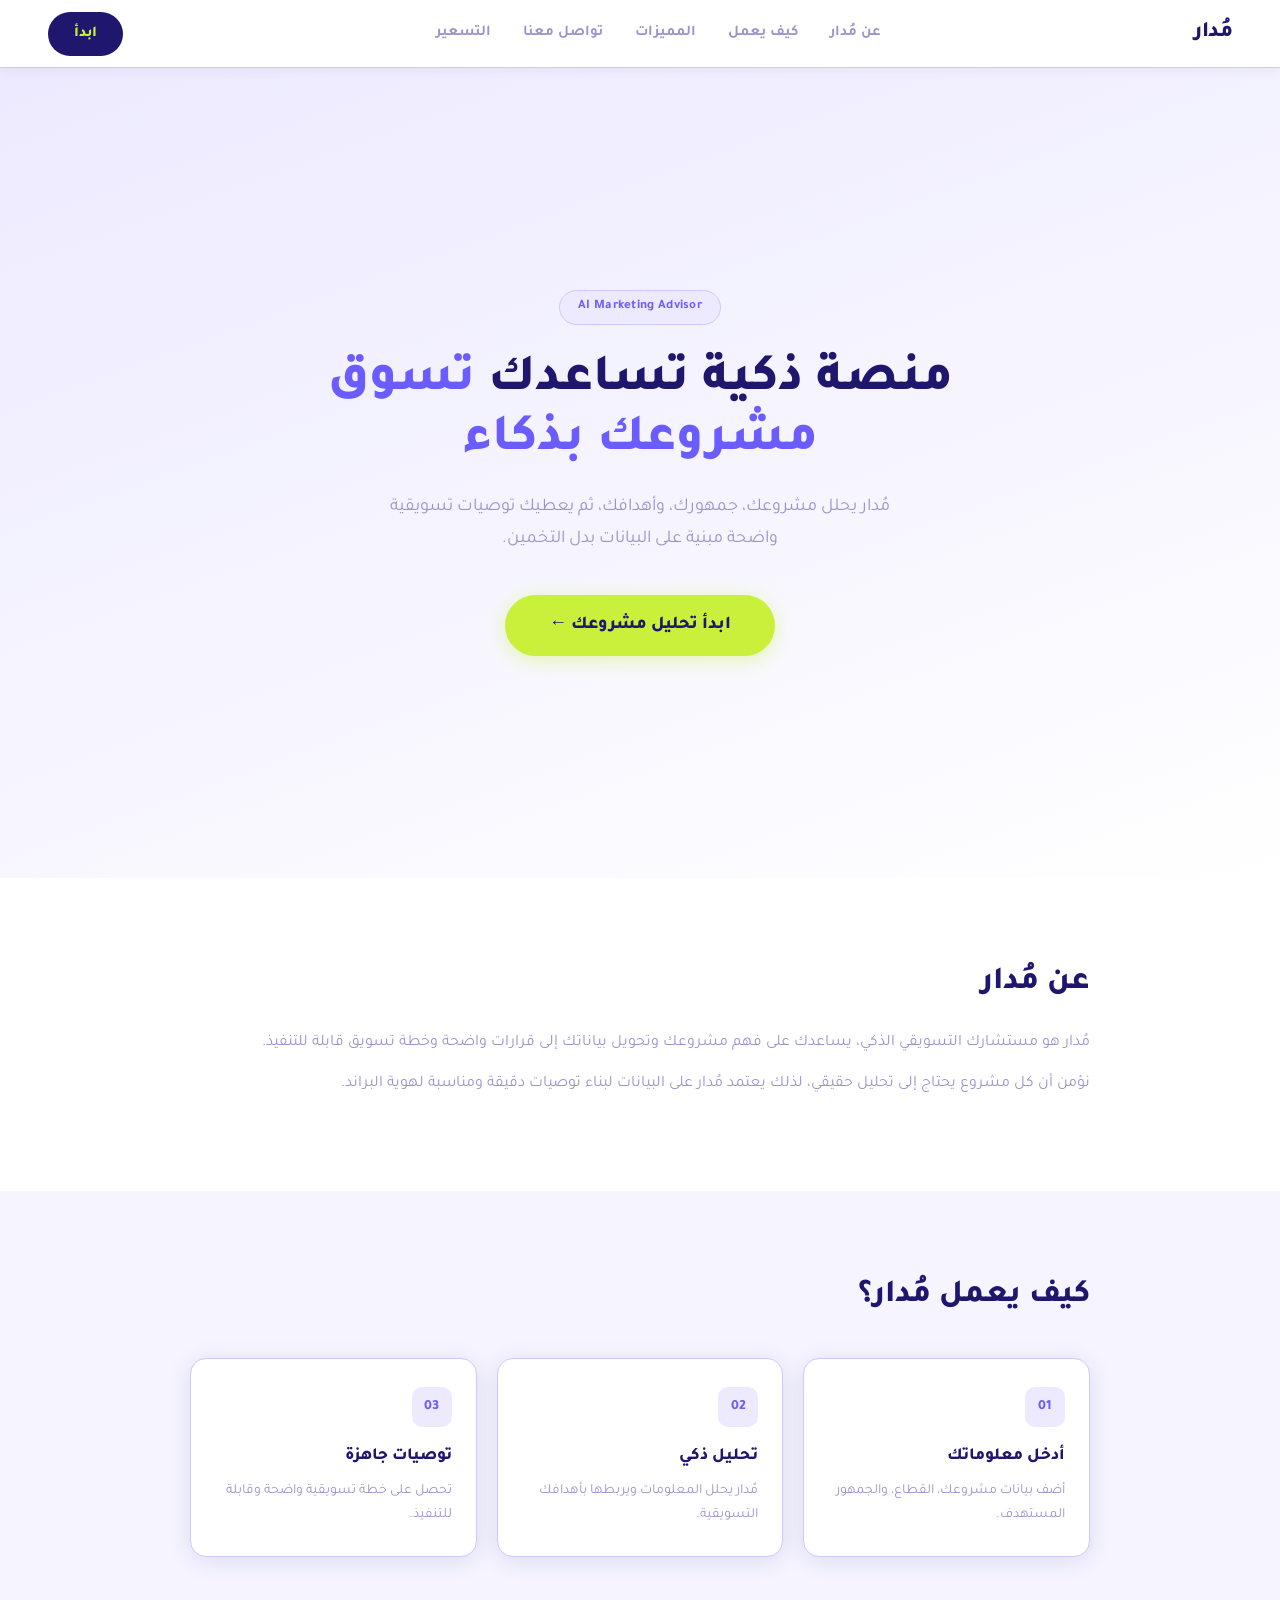
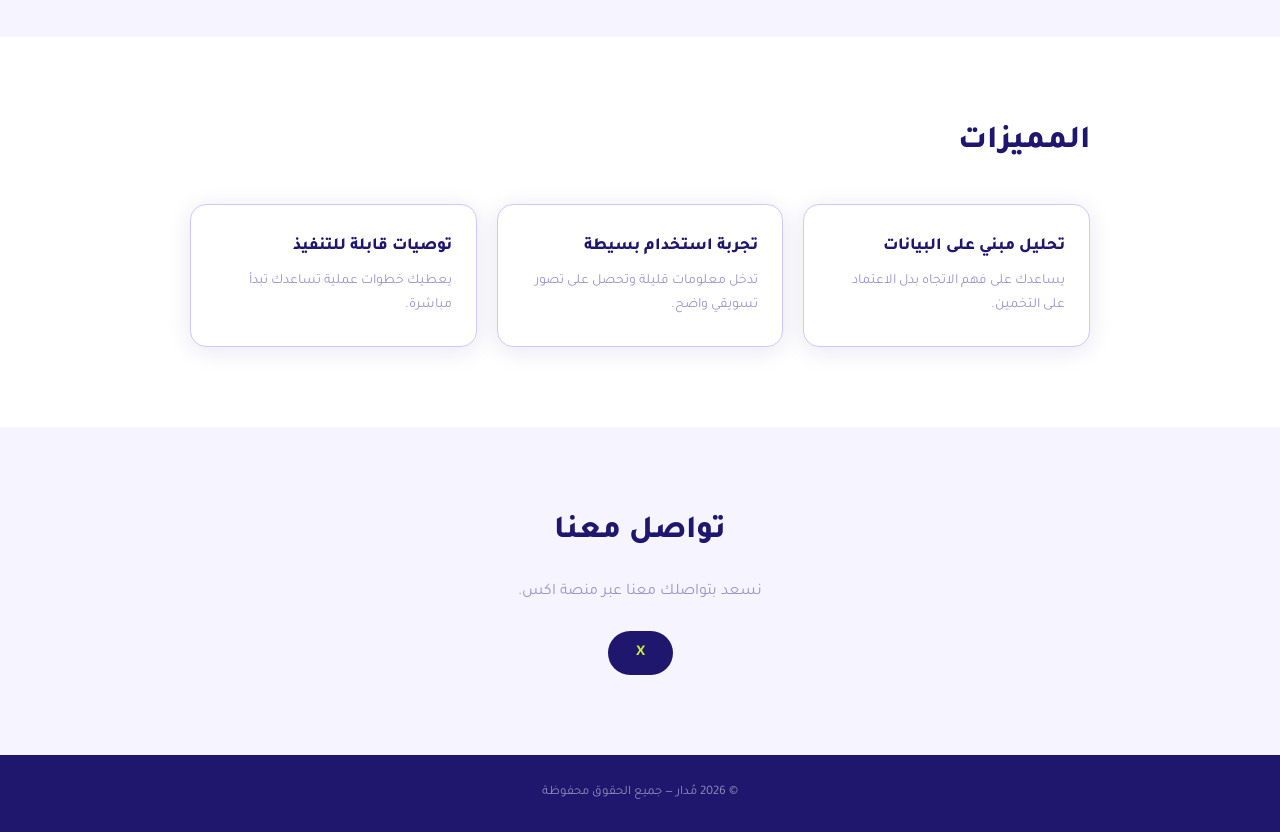
==== mudar-platform/index.html @ f912b747 "Fix pandas build error on Render + add Gemini analyzer + pricing page - Fix build failure: upgrade p" ====
<!DOCTYPE html>
<html lang="ar" dir="rtl">
<head>
  <meta charset="UTF-8">
  <title>مُدار — تسويق يُدار بالبيانات</title>
  <meta name="viewport" content="width=device-width, initial-scale=1.0">
  <link rel="stylesheet" href="style.css">
</head>

<body>

  <!-- NAVBAR -->
  <nav class="navbar">
    <h1 class="logo">مُدار</h1>

    <ul class="nav-menu">
      <li><a href="#about">عن مُدار</a></li>
      <li><a href="#how">كيف يعمل</a></li>
      <li><a href="#features">المميزات</a></li>
      <li><a href="#contact">تواصل معنا</a></li>
      <li><a href="pricing.html">التسعير</a></li>
    </ul>

    <a href="login.html" class="start-btn">ابدأ</a>
  </nav>

  <!-- HERO -->
  <section class="hero">
    <div class="hero-card">
      <span class="badge">AI Marketing Advisor</span>

      <h2>
        منصة ذكية تساعدك
        <span>تسوق مشروعك بذكاء</span>
      </h2>

      <p>
        مُدار يحلل مشروعك، جمهورك، وأهدافك، ثم يعطيك توصيات تسويقية واضحة
        مبنية على البيانات بدل التخمين.
      </p>

      <a href="login.html" class="cta">ابدأ تحليل مشروعك ←</a>
    </div>
  </section>

  <!-- ABOUT -->
  <section id="about" class="section">
    <div class="section-card">
      <h2>عن مُدار</h2>
      <p>
        مُدار هو مستشارك التسويقي الذكي، يساعدك على فهم مشروعك
        وتحويل بياناتك إلى قرارات واضحة وخطة تسويق قابلة للتنفيذ.
      </p>
      <p>
        نؤمن أن كل مشروع يحتاج إلى تحليل حقيقي، لذلك يعتمد مُدار على البيانات
        لبناء توصيات دقيقة ومناسبة لهوية البراند.
      </p>
    </div>
  </section>

  <!-- HOW -->
  <section id="how" class="section">
    <div class="section-card">
      <h2>كيف يعمل مُدار؟</h2>

      <div class="grid">
        <div class="card">
          <span class="card-number">01</span>
          <h3>أدخل معلوماتك</h3>
          <p>أضف بيانات مشروعك، القطاع، والجمهور المستهدف.</p>
        </div>

        <div class="card">
          <span class="card-number">02</span>
          <h3>تحليل ذكي</h3>
          <p>مُدار يحلل المعلومات ويربطها بأهدافك التسويقية.</p>
        </div>

        <div class="card">
          <span class="card-number">03</span>
          <h3>توصيات جاهزة</h3>
          <p>تحصل على خطة تسويقية واضحة وقابلة للتنفيذ.</p>
        </div>
      </div>
    </div>
  </section>

  <!-- FEATURES -->
  <section id="features" class="section">
    <div class="section-card">
      <h2>المميزات</h2>

      <div class="grid">
        <div class="card">
          <h3>تحليل مبني على البيانات</h3>
          <p>يساعدك على فهم الاتجاه بدل الاعتماد على التخمين.</p>
        </div>

        <div class="card">
          <h3>تجربة استخدام بسيطة</h3>
          <p>تدخل معلومات قليلة وتحصل على تصور تسويقي واضح.</p>
        </div>

        <div class="card">
          <h3>توصيات قابلة للتنفيذ</h3>
          <p>يعطيك خطوات عملية تساعدك تبدأ مباشرة.</p>
        </div>
      </div>
    </div>
  </section>

  <!-- CONTACT -->
  <section id="contact" class="section">
    <div class="section-card contact-card">
      <h2>تواصل معنا</h2>
      <p>نسعد بتواصلك معنا عبر منصة اكس.</p>

      <div class="contact-links">
        <a href="https://x.com/MudarMarketing/status/2050679453198524696?s=20" target="_blank">X</a>
      </div>
    </div>
  </section>

  <!-- FOOTER -->
  <footer class="footer">
    <p>© 2026 مُدار — جميع الحقوق محفوظة</p>
  </footer>

</body>
</html>
---- mudar-platform/style.css ----
@import url('https://fonts.googleapis.com/css2?family=Tajawal:wght@400;500;700;800&display=swap');

*, *::before, *::after { box-sizing: border-box; margin: 0; padding: 0; }

:root {
  --bg: #FFFFFF;
  --bg2: #F5F4FF;
  --bg3: #EDEAFF;
  --t1: #1F176E;
  --t2: #6B5CFF;
  --t3: #9B94CC;
  --b1: #CFC8FF;
  --green: #C9F03A;
  --font: 'Tajawal', sans-serif;
  --r: 14px;
  --shadow: 0 4px 24px rgba(31,23,110,0.10);
}

html { scroll-behavior: smooth; }

body {
  font-family: var(--font);
  background: var(--bg);
  color: var(--t1);
  direction: rtl;
  min-height: 100vh;
  line-height: 1.6;
}

/* ── NAVBAR ── */
.navbar {
  background: var(--bg);
  border-bottom: 1px solid var(--b1);
  padding: 0 48px;
  height: 68px;
  display: flex;
  align-items: center;
  justify-content: space-between;
  position: sticky;
  top: 0;
  z-index: 100;
  box-shadow: 0 2px 12px rgba(31,23,110,0.06);
}

.logo {
  font-size: 22px;
  font-weight: 800;
  color: var(--t1);
  letter-spacing: -0.5px;
}

.nav-menu {
  display: flex;
  list-style: none;
  gap: 32px;
}

.nav-menu a {
  text-decoration: none;
  font-size: 15px;
  font-weight: 600;
  color: var(--t3);
  transition: color .2s;
}

.nav-menu a:hover { color: var(--t1); }

.start-btn {
  background: var(--t1);
  color: var(--green);
  text-decoration: none;
  padding: 10px 26px;
  border-radius: 50px;
  font-size: 15px;
  font-weight: 800;
  transition: opacity .2s, transform .2s;
}

.start-btn:hover { opacity: .88; transform: translateY(-1px); }

/* ── HERO ── */
.hero {
  background: linear-gradient(160deg, #EDEAFF 0%, #F5F4FF 50%, #FFFFFF 100%);
  min-height: 90vh;
  display: flex;
  align-items: center;
  justify-content: center;
  padding: 80px 24px;
}

.hero-card {
  max-width: 680px;
  text-align: center;
}

.badge {
  display: inline-block;
  background: var(--bg3);
  color: var(--t2);
  border: 1px solid var(--b1);
  border-radius: 50px;
  padding: 6px 18px;
  font-size: 13px;
  font-weight: 700;
  margin-bottom: 28px;
  letter-spacing: .3px;
}

.hero-card h2 {
  font-size: 52px;
  font-weight: 800;
  color: var(--t1);
  line-height: 1.15;
  margin-bottom: 20px;
}

.hero-card h2 span {
  color: var(--t2);
}

.hero-card p {
  font-size: 18px;
  color: var(--t3);
  line-height: 1.75;
  margin-bottom: 40px;
  max-width: 520px;
  margin-left: auto;
  margin-right: auto;
}

.cta {
  display: inline-block;
  background: var(--green);
  color: var(--t1);
  text-decoration: none;
  padding: 16px 44px;
  border-radius: 50px;
  font-size: 18px;
  font-weight: 800;
  transition: all .2s;
  box-shadow: 0 4px 20px rgba(201,240,58,0.4);
}

.cta:hover {
  transform: translateY(-2px);
  box-shadow: 0 8px 32px rgba(201,240,58,0.5);
}

/* ── SECTIONS ── */
.section {
  padding: 80px 24px;
}

.section:nth-child(even) { background: var(--bg2); }

.section-card {
  max-width: 900px;
  margin: 0 auto;
}

.section-card h2 {
  font-size: 32px;
  font-weight: 800;
  color: var(--t1);
  margin-bottom: 20px;
}

.section-card p {
  font-size: 16px;
  color: var(--t3);
  line-height: 1.8;
  margin-bottom: 12px;
}

/* ── GRID & CARDS ── */
.grid {
  display: grid;
  grid-template-columns: repeat(3, 1fr);
  gap: 20px;
  margin-top: 36px;
}

.card {
  background: var(--bg);
  border: 1px solid var(--b1);
  border-radius: 16px;
  padding: 28px 24px;
  box-shadow: var(--shadow);
  transition: transform .2s, box-shadow .2s;
  position: relative;
}

.card:hover {
  transform: translateY(-4px);
  box-shadow: 0 12px 40px rgba(31,23,110,0.12);
}

.card-number {
  display: inline-block;
  background: var(--bg3);
  color: var(--t2);
  width: 40px;
  height: 40px;
  border-radius: 10px;
  font-size: 14px;
  font-weight: 800;
  display: flex;
  align-items: center;
  justify-content: center;
  margin-bottom: 16px;
}

.card h3 {
  font-size: 17px;
  font-weight: 800;
  color: var(--t1);
  margin-bottom: 10px;
}

.card p {
  font-size: 14px;
  color: var(--t3);
  line-height: 1.7;
  margin: 0;
}

/* ── CONTACT ── */
.contact-card { text-align: center; }

.contact-links {
  display: flex;
  gap: 16px;
  justify-content: center;
  margin-top: 24px;
}

.contact-links a {
  background: var(--t1);
  color: var(--green);
  text-decoration: none;
  padding: 10px 28px;
  border-radius: 50px;
  font-size: 15px;
  font-weight: 700;
  transition: opacity .2s;
}

.contact-links a:hover { opacity: .85; }

/* ── FOOTER ── */
.footer {
  background: var(--t1);
  color: rgba(255,255,255,.5);
  text-align: center;
  padding: 28px 24px;
  font-size: 13px;
}

/* ── RESPONSIVE ── */
@media (max-width: 768px) {
  .navbar { padding: 0 20px; }
  .nav-menu { display: none; }
  .hero { padding: 60px 20px; min-height: auto; }
  .hero-card h2 { font-size: 34px; }
  .hero-card p { font-size: 16px; }
  .grid { grid-template-columns: 1fr; }
  .section { padding: 56px 20px; }
  .section-card h2 { font-size: 24px; }
}
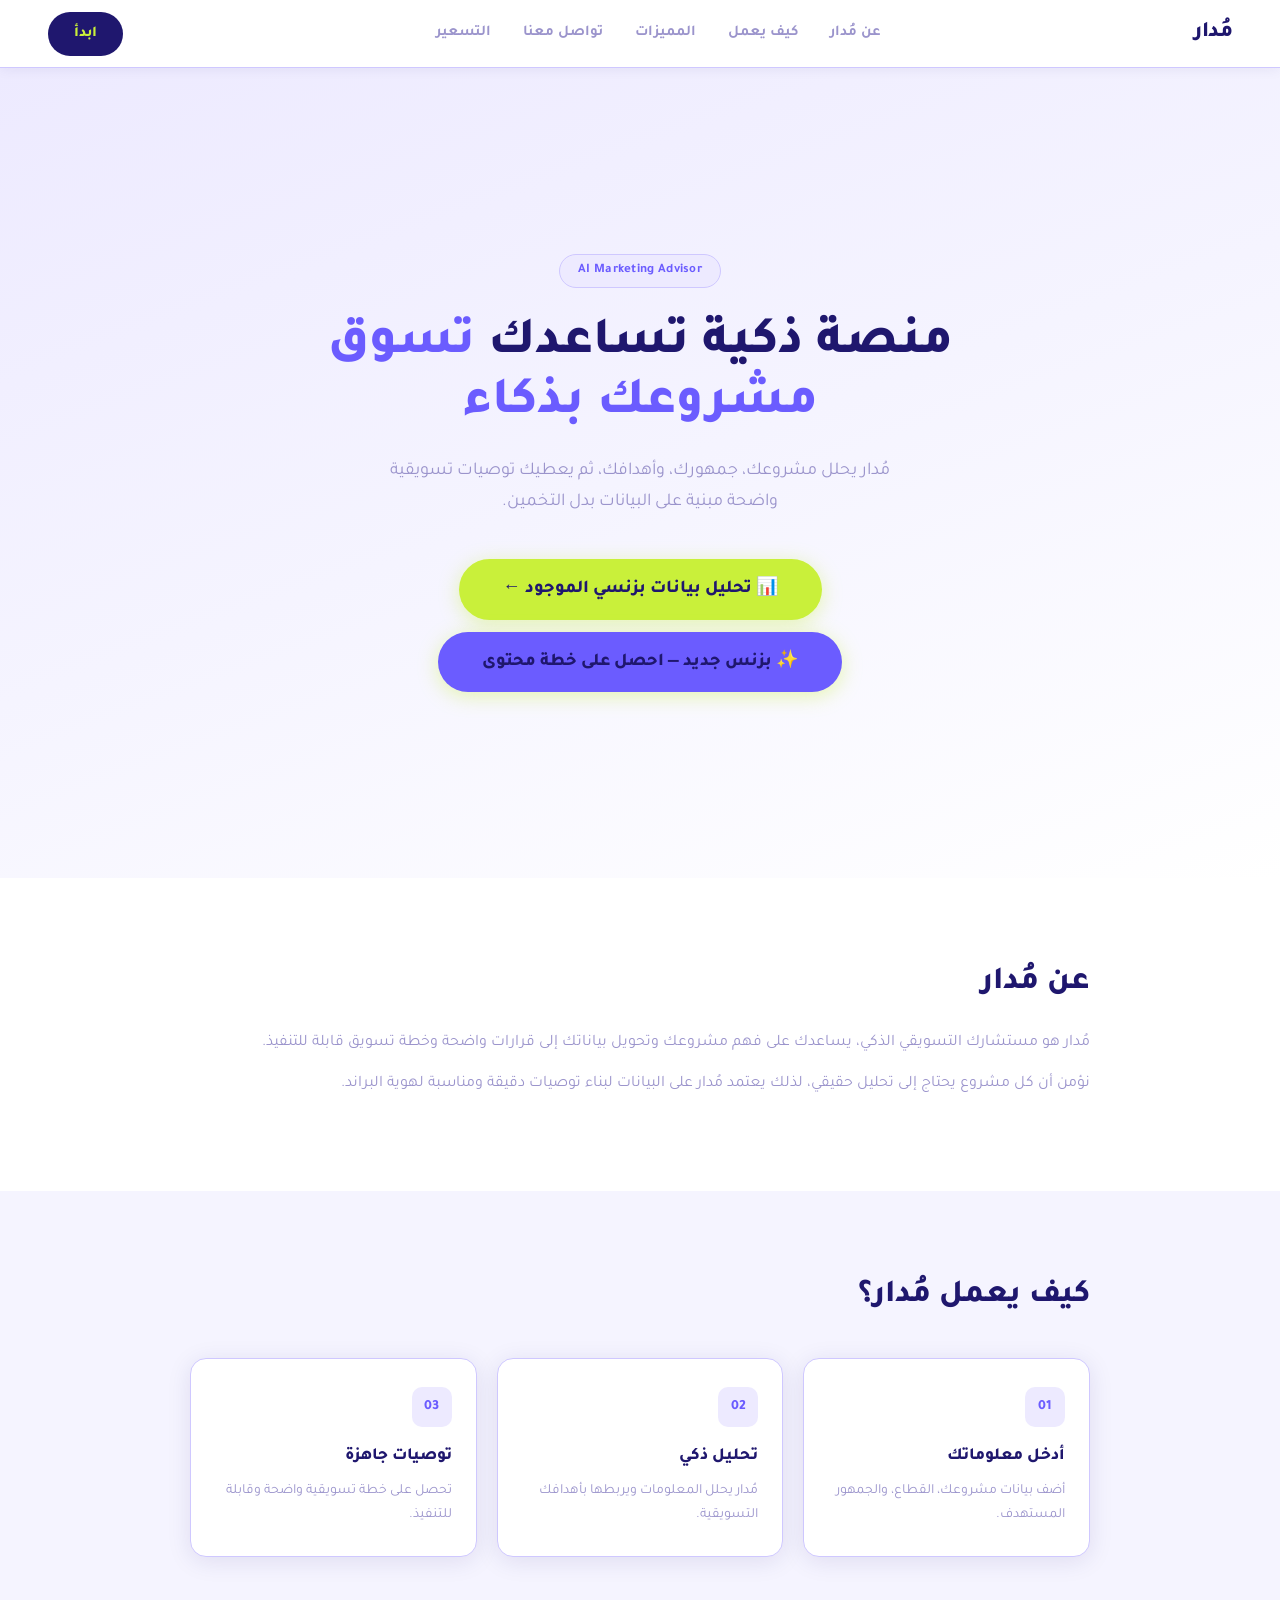
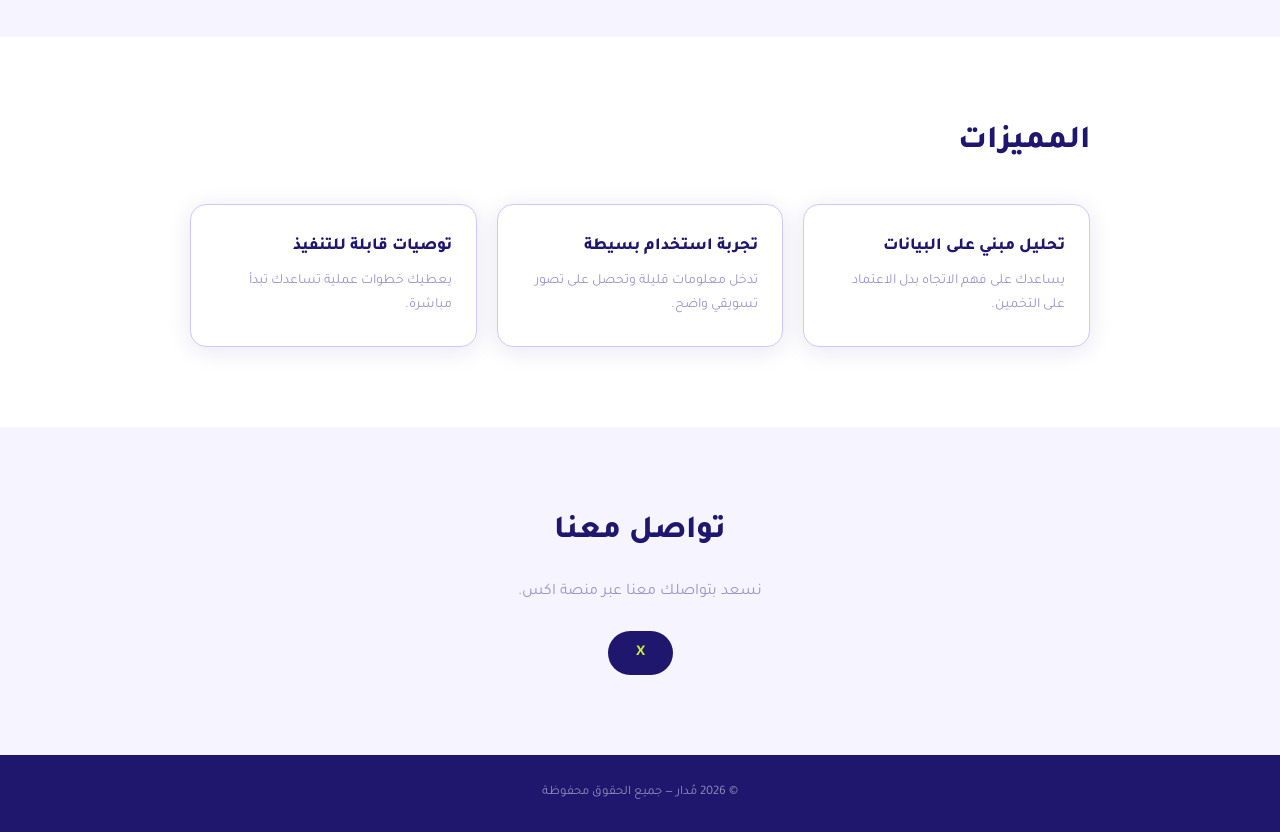
==== commit 648bbf2a: "fix: surface new-business path from landing page + fix step0 visibility - index.html: add dual CTA (" ====
--- a/mudar-platform/index.html
+++ b/mudar-platform/index.html
@@ -39,7 +39,10 @@
         مبنية على البيانات بدل التخمين.
       </p>
 
-      <a href="login.html" class="cta">ابدأ تحليل مشروعك ←</a>
+      <div style="display:flex;gap:12px;flex-wrap:wrap;justify-content:center;margin-top:28px">
+        <a href="login.html?type=existing" class="cta">📊 تحليل بيانات بزنسي الموجود ←</a>
+        <a href="login.html?type=new" class="cta" style="background:#6B5CFF;border-color:#6B5CFF">✨ بزنس جديد — احصل على خطة محتوى</a>
+      </div>
     </div>
   </section>
 
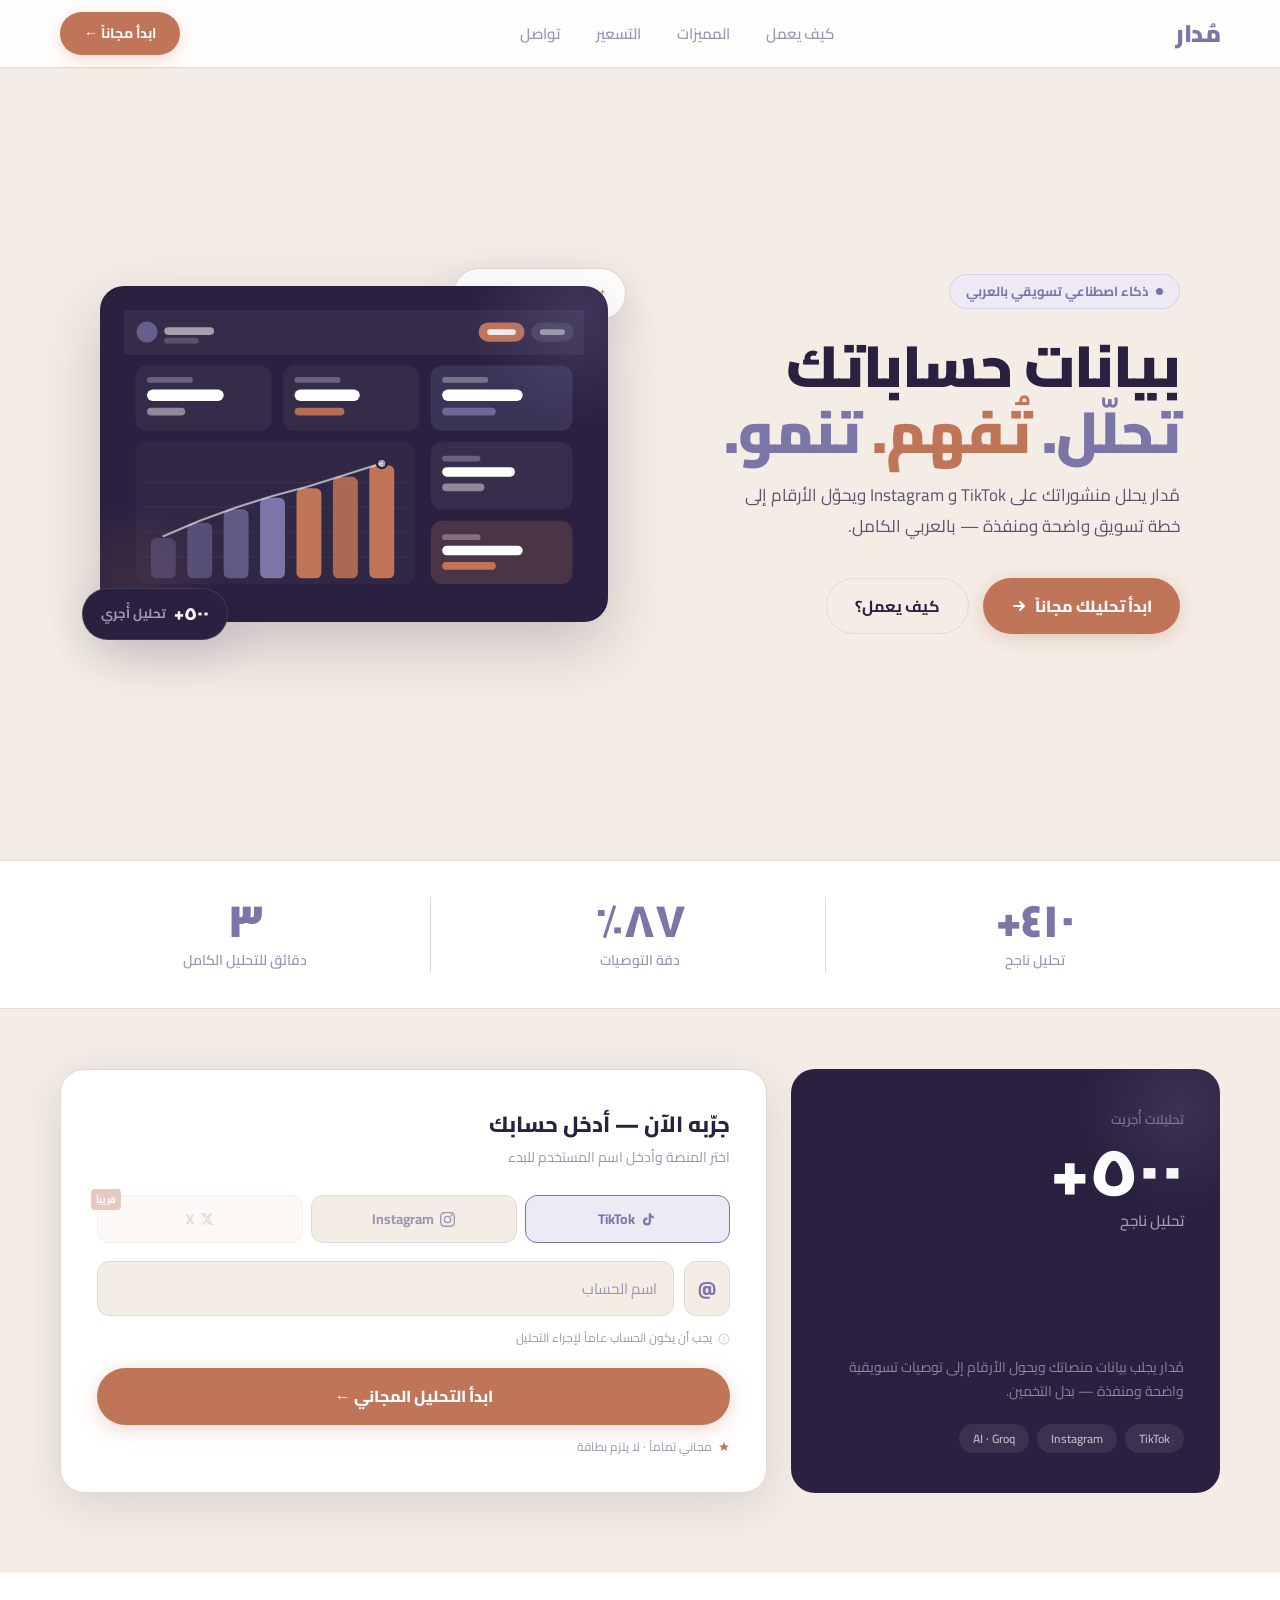
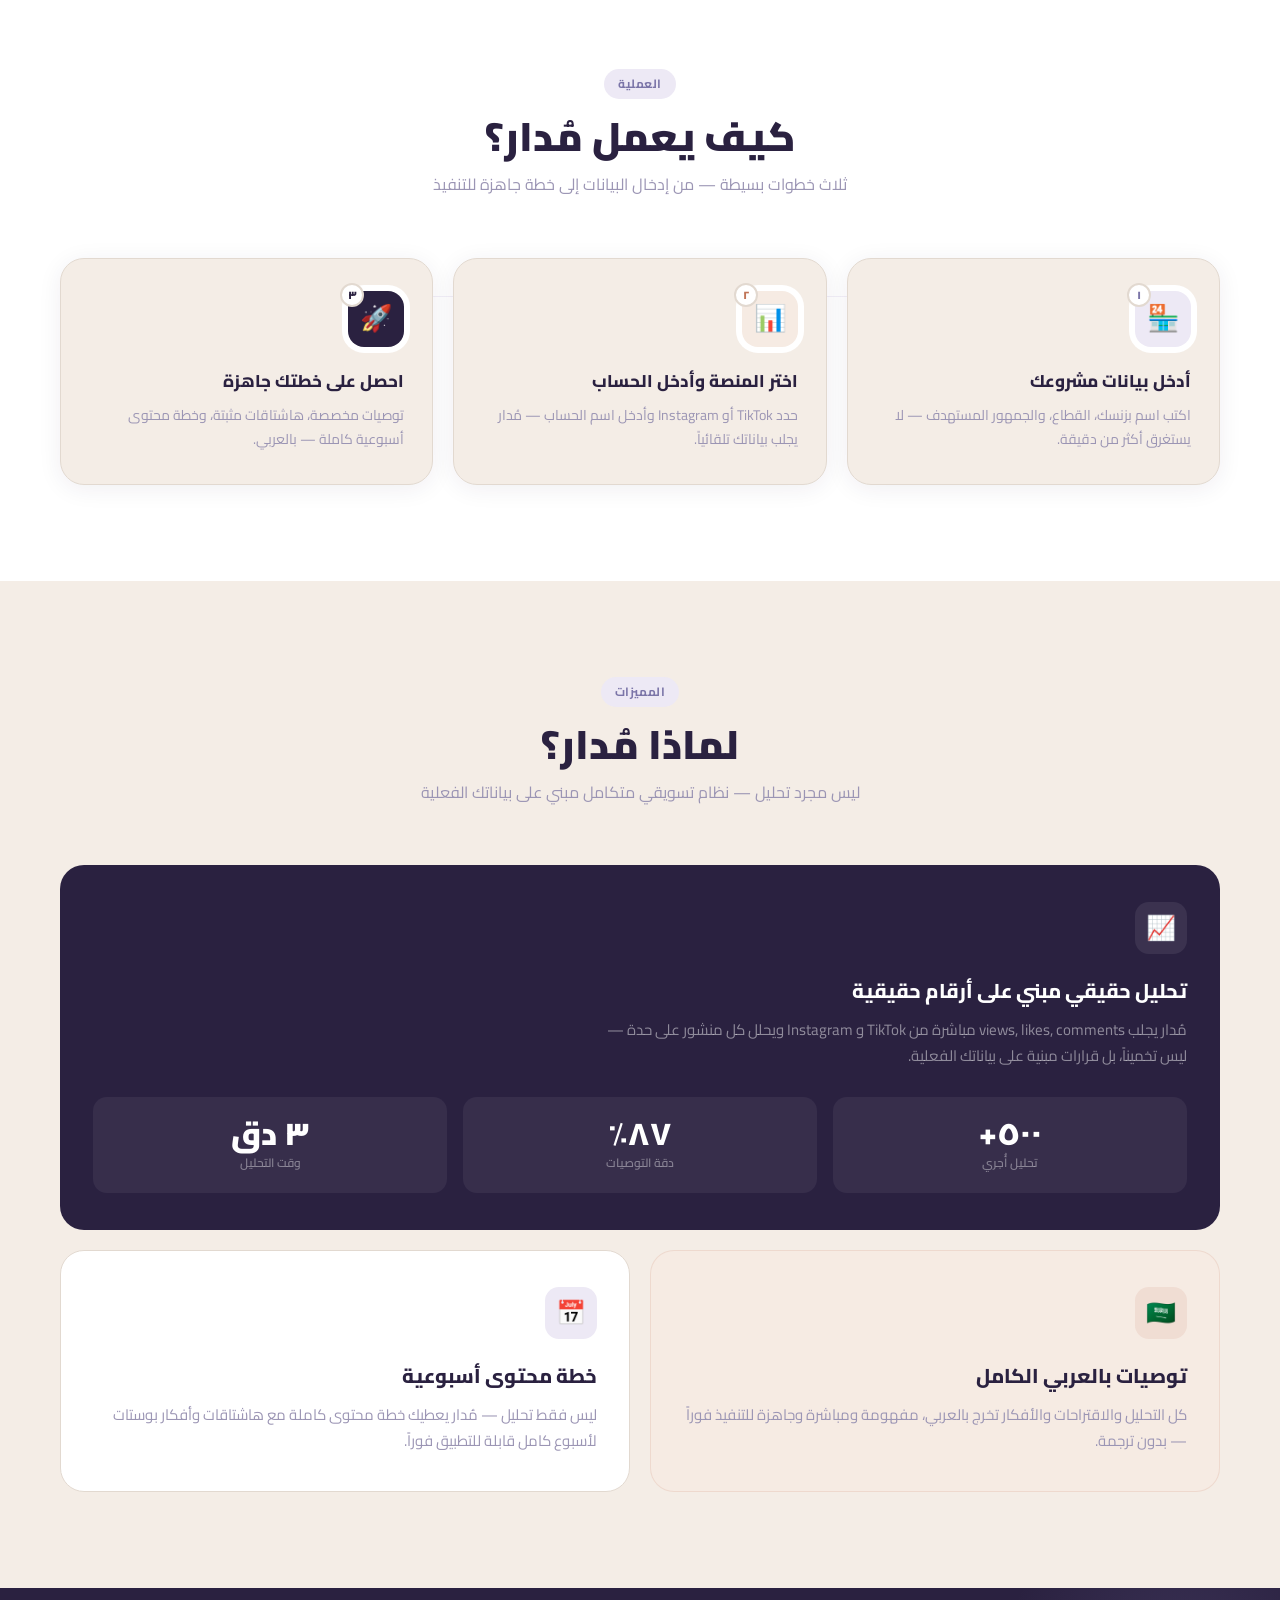
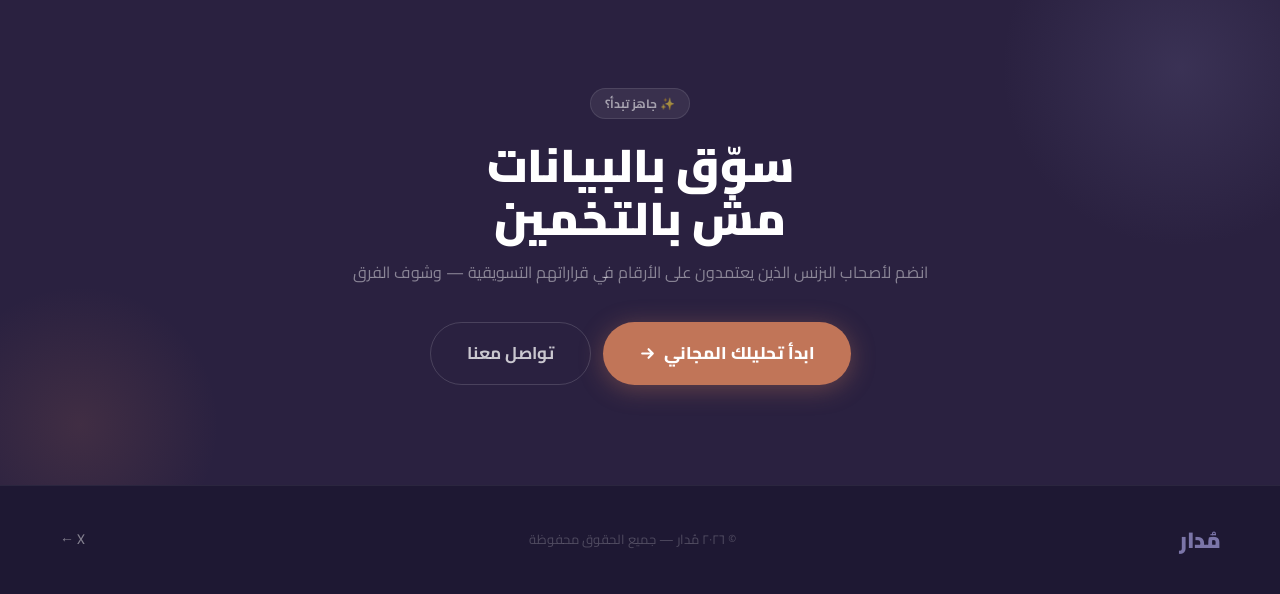
==== commit f3ca62b6: "chore: include remaining frontend and config file updates Co-Authored-By: Claude Sonnet 4.6 <noreply" ====
--- a/mudar-platform/index.html
+++ b/mudar-platform/index.html
@@ -4,130 +4,448 @@
   <meta charset="UTF-8">
   <title>مُدار — تسويق يُدار بالبيانات</title>
   <meta name="viewport" content="width=device-width, initial-scale=1.0">
+  <link rel="preconnect" href="https://fonts.googleapis.com">
+  <link rel="preconnect" href="https://fonts.gstatic.com" crossorigin>
   <link rel="stylesheet" href="style.css">
 </head>
-
 <body>
 
-  <!-- NAVBAR -->
-  <nav class="navbar">
-    <h1 class="logo">مُدار</h1>
-
-    <ul class="nav-menu">
-      <li><a href="#about">عن مُدار</a></li>
-      <li><a href="#how">كيف يعمل</a></li>
-      <li><a href="#features">المميزات</a></li>
-      <li><a href="#contact">تواصل معنا</a></li>
-      <li><a href="pricing.html">التسعير</a></li>
-    </ul>
-
-    <a href="login.html" class="start-btn">ابدأ</a>
-  </nav>
-
-  <!-- HERO -->
-  <section class="hero">
-    <div class="hero-card">
-      <span class="badge">AI Marketing Advisor</span>
-
-      <h2>
-        منصة ذكية تساعدك
-        <span>تسوق مشروعك بذكاء</span>
-      </h2>
-
-      <p>
-        مُدار يحلل مشروعك، جمهورك، وأهدافك، ثم يعطيك توصيات تسويقية واضحة
-        مبنية على البيانات بدل التخمين.
+<!-- ════════════════ NAV ════════════════ -->
+<nav class="navbar">
+  <a href="#" class="logo">مُدار</a>
+  <ul class="nav-menu">
+    <li><a href="#how">كيف يعمل</a></li>
+    <li><a href="#features">المميزات</a></li>
+    <li><a href="pricing.html">التسعير</a></li>
+    <li><a href="#cta">تواصل</a></li>
+  </ul>
+  <a href="login.html" class="start-btn">ابدأ مجاناً ←</a>
+</nav>
+
+<!-- ════════════════ HERO ════════════════ -->
+<section class="hero">
+
+  <!-- Text side -->
+  <div class="fade-in">
+    <div class="hero-badge">
+      <span class="badge-dot"></span>
+      ذكاء اصطناعي تسويقي بالعربي
+    </div>
+
+    <h1>
+      بيانات حساباتك<br>
+      <span class="hi">تحلّل.</span>
+      <span class="ht">تُفهم.</span>
+      <span class="hi">تنمو.</span>
+    </h1>
+
+    <p class="hero-sub">
+      مُدار يحلل منشوراتك على TikTok و Instagram ويحوّل الأرقام إلى خطة تسويق واضحة ومنفذة — بالعربي الكامل.
+    </p>
+
+    <div class="hero-ctas">
+      <a href="login.html" class="btn-terra">
+        ابدأ تحليلك مجاناً
+        <svg width="16" height="16" viewBox="0 0 16 16" fill="none">
+          <path d="M3 8H13M13 8L9 4M13 8L9 12" stroke="currentColor" stroke-width="2" stroke-linecap="round"/>
+        </svg>
+      </a>
+      <a href="#how" class="btn-ghost">كيف يعمل؟</a>
+    </div>
+  </div>
+
+  <!-- Dashboard visual -->
+  <div class="hero-visual fade-in-2">
+
+    <!-- Top floating pill -->
+    <div class="float-pill top">
+      <span class="fp-num">↑ ٣٤٪</span>
+      <span style="color:var(--muted)">معدل التفاعل</span>
+    </div>
+
+    <!-- Dashboard card -->
+    <div class="hero-dash">
+      <svg viewBox="0 0 480 300" fill="none" xmlns="http://www.w3.org/2000/svg" style="width:100%;height:auto;display:block">
+
+        <!-- Top bar -->
+        <rect x="0" y="0" width="480" height="46" rx="0" fill="rgba(255,255,255,.05)"/>
+        <circle cx="24" cy="23" r="11" fill="#7B75A8" opacity=".7"/>
+        <rect x="42" y="18" width="52" height="8" rx="4" fill="rgba(255,255,255,.55)"/>
+        <rect x="42" y="29" width="36" height="6" rx="3" fill="rgba(255,255,255,.18)"/>
+        <!-- Platform badges -->
+        <rect x="370" y="13" width="48" height="20" rx="10" fill="#C17558"/>
+        <rect x="425" y="13" width="44" height="20" rx="10" fill="rgba(255,255,255,.1)"/>
+        <rect x="379" y="20" width="30" height="6" rx="3" fill="rgba(255,255,255,.9)"/>
+        <rect x="434" y="20" width="26" height="6" rx="3" fill="rgba(255,255,255,.5)"/>
+
+        <!-- Divider -->
+        <line x1="0" y1="46" x2="480" y2="46" stroke="rgba(255,255,255,.06)" stroke-width="1"/>
+
+        <!-- Metric cards row -->
+        <!-- Card 1: Views -->
+        <rect x="12" y="58" width="142" height="68" rx="12" fill="rgba(255,255,255,.05)"/>
+        <rect x="24" y="70" width="48" height="6" rx="3" fill="rgba(255,255,255,.25)"/>
+        <rect x="24" y="83" width="80" height="12" rx="6" fill="white"/>
+        <rect x="24" y="102" width="40" height="8" rx="4" fill="rgba(255,255,255,.55)" opacity=".8"/>
+
+        <!-- Card 2: Engagement -->
+        <rect x="166" y="58" width="142" height="68" rx="12" fill="rgba(255,255,255,.05)"/>
+        <rect x="178" y="70" width="48" height="6" rx="3" fill="rgba(255,255,255,.25)"/>
+        <rect x="178" y="83" width="68" height="12" rx="6" fill="white"/>
+        <rect x="178" y="102" width="52" height="8" rx="4" fill="#C17558" opacity=".9"/>
+
+        <!-- Card 3: Revenue (purple tint) -->
+        <rect x="320" y="58" width="148" height="68" rx="12" fill="rgba(123,117,168,.22)"/>
+        <rect x="332" y="70" width="48" height="6" rx="3" fill="rgba(255,255,255,.3)"/>
+        <rect x="332" y="83" width="84" height="12" rx="6" fill="white"/>
+        <rect x="332" y="102" width="56" height="8" rx="4" fill="#7B75A8" opacity=".8"/>
+
+        <!-- Chart area -->
+        <rect x="12" y="138" width="292" height="148" rx="12" fill="rgba(255,255,255,.03)"/>
+
+        <!-- Subtle grid lines -->
+        <line x1="20" y1="258" x2="296" y2="258" stroke="rgba(255,255,255,.05)" stroke-width="1"/>
+        <line x1="20" y1="232" x2="296" y2="232" stroke="rgba(255,255,255,.05)" stroke-width="1"/>
+        <line x1="20" y1="206" x2="296" y2="206" stroke="rgba(255,255,255,.05)" stroke-width="1"/>
+        <line x1="20" y1="180" x2="296" y2="180" stroke="rgba(255,255,255,.05)" stroke-width="1"/>
+
+        <!-- Bars (7 bars, each 26px wide) -->
+        <rect x="28"  y="238" width="26" height="42" rx="6" fill="#7B75A8" opacity=".35"/>
+        <rect x="66"  y="222" width="26" height="58" rx="6" fill="#7B75A8" opacity=".5"/>
+        <rect x="104" y="208" width="26" height="72" rx="6" fill="#7B75A8" opacity=".65"/>
+        <rect x="142" y="196" width="26" height="84" rx="6" fill="#7B75A8"/>
+        <rect x="180" y="186" width="26" height="94" rx="6" fill="#C17558"/>
+        <rect x="218" y="174" width="26" height="106" rx="6" fill="#C17558" opacity=".85"/>
+        <rect x="256" y="162" width="26" height="118" rx="6" fill="#C17558"/>
+
+        <!-- Trend line -->
+        <polyline
+          points="41,236 79,220 117,206 155,194 193,184 231,172 269,160"
+          stroke="rgba(255,255,255,.6)" stroke-width="2.2" stroke-linecap="round" stroke-linejoin="round"/>
+        <circle cx="269" cy="160" r="5" fill="rgba(255,255,255,.55)" stroke="#2A2140" stroke-width="2.5"/>
+
+        <!-- Right insight panel -->
+        <!-- Insight 1 -->
+        <rect x="320" y="138" width="148" height="70" rx="12" fill="rgba(255,255,255,.06)"/>
+        <rect x="332" y="152" width="40" height="6" rx="3" fill="rgba(255,255,255,.25)"/>
+        <rect x="332" y="164" width="76" height="10" rx="5" fill="white"/>
+        <rect x="332" y="181" width="44" height="8" rx="4" fill="rgba(255,255,255,.55)" opacity=".8"/>
+
+        <!-- Insight 2 -->
+        <rect x="320" y="220" width="148" height="66" rx="12" fill="rgba(193,117,88,.22)"/>
+        <rect x="332" y="234" width="40" height="6" rx="3" fill="rgba(255,255,255,.3)"/>
+        <rect x="332" y="246" width="84" height="10" rx="5" fill="white"/>
+        <rect x="332" y="263" width="56" height="8" rx="4" fill="#C17558"/>
+
+      </svg>
+    </div>
+
+    <!-- Bottom floating pill -->
+    <div class="float-pill bottom">
+      <span class="fp-num">٥٠٠+</span>
+      <span style="color:rgba(255,255,255,.55)">تحليل أُجري</span>
+    </div>
+
+  </div>
+</section>
+
+<!-- ════════════════ STATS STRIP ════════════════ -->
+<div class="stats-strip">
+  <div class="stats-inner">
+    <div class="stat-item">
+      <div class="stat-num"><span id="statCounter">٠</span>+</div>
+      <div class="stat-label">تحليل ناجح</div>
+    </div>
+    <div class="stat-item">
+      <div class="stat-num">٨٧٪</div>
+      <div class="stat-label">دقة التوصيات</div>
+    </div>
+    <div class="stat-item">
+      <div class="stat-num">٣</div>
+      <div class="stat-label">دقائق للتحليل الكامل</div>
+    </div>
+  </div>
+</div>
+
+<!-- ════════════════ SPLIT: Stat + Demo ════════════════ -->
+<section class="split-section" style="padding-top:60px">
+  <div class="split-inner">
+
+    <!-- Dark stat card -->
+    <div class="stat-card">
+      <div>
+        <div class="sc-label">تحليلات أُجريت</div>
+        <div class="sc-number">٥٠٠+</div>
+        <div class="sc-sub">تحليل ناجح</div>
+      </div>
+      <div>
+        <p class="sc-desc">
+          مُدار يجلب بيانات منصاتك ويحول الأرقام إلى توصيات تسويقية واضحة ومنفذة — بدل التخمين.
+        </p>
+        <div class="sc-tags">
+          <span class="sc-tag">TikTok</span>
+          <span class="sc-tag">Instagram</span>
+          <span class="sc-tag">AI · Groq</span>
+        </div>
+      </div>
+    </div>
+
+    <!-- Demo card -->
+    <div class="demo-card">
+      <div class="demo-title">جرّبه الآن — أدخل حسابك</div>
+      <div class="demo-sub">اختر المنصة وأدخل اسم المستخدم للبدء</div>
+
+      <div class="platform-tabs">
+        <button class="plat-tab active" onclick="selectPlat(this,'tiktok')">
+          <svg width="15" height="15" viewBox="0 0 24 24" fill="currentColor">
+            <path d="M19.59 6.69a4.83 4.83 0 01-3.77-4.25V2h-3.45v13.67a2.89 2.89 0 01-2.88 2.5 2.89 2.89 0 01-2.89-2.89 2.89 2.89 0 012.89-2.89c.28 0 .54.04.79.1V9.01a6.33 6.33 0 00-.79-.05 6.34 6.34 0 000 12.68 6.34 6.34 0 006.33-6.34V8.69a8.18 8.18 0 004.78 1.52V6.76a4.85 4.85 0 01-1.01-.07z"/>
+          </svg>
+          TikTok
+        </button>
+        <button class="plat-tab" onclick="selectPlat(this,'instagram')">
+          <svg width="15" height="15" viewBox="0 0 24 24" fill="currentColor">
+            <path d="M12 2.163c3.204 0 3.584.012 4.85.07 3.252.148 4.771 1.691 4.919 4.919.058 1.265.069 1.645.069 4.849 0 3.205-.012 3.584-.069 4.849-.149 3.225-1.664 4.771-4.919 4.919-1.266.058-1.644.07-4.85.07-3.204 0-3.584-.012-4.849-.07-3.26-.149-4.771-1.699-4.919-4.92-.058-1.265-.07-1.644-.07-4.849 0-3.204.013-3.583.07-4.849.149-3.227 1.664-4.771 4.919-4.919 1.266-.057 1.645-.069 4.849-.069zM12 0C8.741 0 8.333.014 7.053.072 2.695.272.273 2.69.073 7.052.014 8.333 0 8.741 0 12c0 3.259.014 3.668.072 4.948.2 4.358 2.618 6.78 6.98 6.98C8.333 23.986 8.741 24 12 24c3.259 0 3.668-.014 4.948-.072 4.354-.2 6.782-2.618 6.979-6.98.059-1.28.073-1.689.073-4.948 0-3.259-.014-3.667-.072-4.947-.196-4.354-2.617-6.78-6.979-6.98C15.668.014 15.259 0 12 0zm0 5.838a6.162 6.162 0 100 12.324 6.162 6.162 0 000-12.324zM12 16a4 4 0 110-8 4 4 0 010 8zm6.406-11.845a1.44 1.44 0 100 2.881 1.44 1.44 0 000-2.881z"/>
+          </svg>
+          Instagram
+        </button>
+        <button class="plat-tab" style="opacity:.38;cursor:not-allowed;position:relative" onclick="return false">
+          <svg width="14" height="14" viewBox="0 0 24 24" fill="currentColor">
+            <path d="M18.244 2.25h3.308l-7.227 8.26 8.502 11.24H16.17l-4.714-6.231-5.401 6.231H2.748l7.73-8.835L1.254 2.25H8.08l4.253 5.622zm-1.161 17.52h1.833L7.084 4.126H5.117z"/>
+          </svg>
+          X
+          <span style="position:absolute;top:-7px;left:-7px;background:var(--terra);color:#fff;font-size:9px;padding:2px 5px;border-radius:4px;font-weight:800">قريباً</span>
+        </button>
+      </div>
+
+      <div class="demo-row">
+        <div class="demo-at">@</div>
+        <input class="demo-input" id="demoInput" placeholder="اسم الحساب" oninput="onDemoInput(this)">
+      </div>
+
+      <p class="demo-hint">
+        <svg width="12" height="12" viewBox="0 0 12 12" fill="none" style="display:inline;vertical-align:middle;margin-left:3px">
+          <circle cx="6" cy="6" r="5" stroke="currentColor" stroke-width="1.2" opacity=".4"/>
+          <path d="M6 5v3.5M6 3.5v.5" stroke="currentColor" stroke-width="1.2" stroke-linecap="round" opacity=".4"/>
+        </svg>
+        يجب أن يكون الحساب عاماً لإجراء التحليل
       </p>
 
-      <div style="display:flex;gap:12px;flex-wrap:wrap;justify-content:center;margin-top:28px">
-        <a href="login.html?type=existing" class="cta">📊 تحليل بيانات بزنسي الموجود ←</a>
-        <a href="login.html?type=new" class="cta" style="background:#6B5CFF;border-color:#6B5CFF">✨ بزنس جديد — احصل على خطة محتوى</a>
-      </div>
-    </div>
-  </section>
-
-  <!-- ABOUT -->
-  <section id="about" class="section">
-    <div class="section-card">
-      <h2>عن مُدار</h2>
-      <p>
-        مُدار هو مستشارك التسويقي الذكي، يساعدك على فهم مشروعك
-        وتحويل بياناتك إلى قرارات واضحة وخطة تسويق قابلة للتنفيذ.
-      </p>
-      <p>
-        نؤمن أن كل مشروع يحتاج إلى تحليل حقيقي، لذلك يعتمد مُدار على البيانات
-        لبناء توصيات دقيقة ومناسبة لهوية البراند.
-      </p>
-    </div>
-  </section>
-
-  <!-- HOW -->
-  <section id="how" class="section">
-    <div class="section-card">
-      <h2>كيف يعمل مُدار؟</h2>
-
-      <div class="grid">
-        <div class="card">
-          <span class="card-number">01</span>
-          <h3>أدخل معلوماتك</h3>
-          <p>أضف بيانات مشروعك، القطاع، والجمهور المستهدف.</p>
-        </div>
-
-        <div class="card">
-          <span class="card-number">02</span>
-          <h3>تحليل ذكي</h3>
-          <p>مُدار يحلل المعلومات ويربطها بأهدافك التسويقية.</p>
-        </div>
-
-        <div class="card">
-          <span class="card-number">03</span>
-          <h3>توصيات جاهزة</h3>
-          <p>تحصل على خطة تسويقية واضحة وقابلة للتنفيذ.</p>
-        </div>
-      </div>
-    </div>
-  </section>
-
-  <!-- FEATURES -->
-  <section id="features" class="section">
-    <div class="section-card">
-      <h2>المميزات</h2>
-
-      <div class="grid">
-        <div class="card">
-          <h3>تحليل مبني على البيانات</h3>
-          <p>يساعدك على فهم الاتجاه بدل الاعتماد على التخمين.</p>
-        </div>
-
-        <div class="card">
-          <h3>تجربة استخدام بسيطة</h3>
-          <p>تدخل معلومات قليلة وتحصل على تصور تسويقي واضح.</p>
-        </div>
-
-        <div class="card">
-          <h3>توصيات قابلة للتنفيذ</h3>
-          <p>يعطيك خطوات عملية تساعدك تبدأ مباشرة.</p>
-        </div>
-      </div>
-    </div>
-  </section>
-
-  <!-- CONTACT -->
-  <section id="contact" class="section">
-    <div class="section-card contact-card">
-      <h2>تواصل معنا</h2>
-      <p>نسعد بتواصلك معنا عبر منصة اكس.</p>
-
-      <div class="contact-links">
-        <a href="https://x.com/MudarMarketing/status/2050679453198524696?s=20" target="_blank">X</a>
-      </div>
-    </div>
-  </section>
-
-  <!-- FOOTER -->
-  <footer class="footer">
-    <p>© 2026 مُدار — جميع الحقوق محفوظة</p>
-  </footer>
-
+      <a href="login.html" class="btn-terra-full" id="demoCta">
+        ابدأ التحليل المجاني ←
+      </a>
+
+      <div class="demo-disclaimer">
+        <svg width="12" height="12" viewBox="0 0 12 12" fill="none">
+          <path d="M6 1L7.5 4.5H11L8.25 6.75L9.25 10L6 8L2.75 10L3.75 6.75L1 4.5H4.5L6 1Z" fill="var(--terra)"/>
+        </svg>
+        مجاني تماماً · لا يلزم بطاقة
+      </div>
+    </div>
+
+  </div>
+</section>
+
+<!-- ════════════════ HOW IT WORKS ════════════════ -->
+<section class="how-section" id="how">
+  <div class="how-inner">
+
+    <div class="section-head">
+      <div class="s-pill">العملية</div>
+      <h2 class="s-h2">كيف يعمل مُدار؟</h2>
+      <p class="s-sub">ثلاث خطوات بسيطة — من إدخال البيانات إلى خطة جاهزة للتنفيذ</p>
+    </div>
+
+    <div class="steps-row">
+
+      <div class="step-card fade-in">
+        <div class="step-icon-wrap">
+          <span class="step-num-badge">١</span>
+          🏪
+        </div>
+        <div class="step-title">أدخل بيانات مشروعك</div>
+        <div class="step-desc">اكتب اسم بزنسك، القطاع، والجمهور المستهدف — لا يستغرق أكثر من دقيقة.</div>
+      </div>
+
+      <div class="step-card fade-in-2">
+        <div class="step-icon-wrap">
+          <span class="step-num-badge">٢</span>
+          📊
+        </div>
+        <div class="step-title">اختر المنصة وأدخل الحساب</div>
+        <div class="step-desc">حدد TikTok أو Instagram وأدخل اسم الحساب — مُدار يجلب بياناتك تلقائياً.</div>
+      </div>
+
+      <div class="step-card fade-in-3">
+        <div class="step-icon-wrap">
+          <span class="step-num-badge">٣</span>
+          🚀
+        </div>
+        <div class="step-title">احصل على خطتك جاهزة</div>
+        <div class="step-desc">توصيات مخصصة، هاشتاقات مثبتة، وخطة محتوى أسبوعية كاملة — بالعربي.</div>
+      </div>
+
+    </div>
+  </div>
+</section>
+
+<!-- ════════════════ FEATURES ════════════════ -->
+<section class="features-section" id="features">
+  <div class="features-inner">
+
+    <div class="section-head">
+      <div class="s-pill">المميزات</div>
+      <h2 class="s-h2">لماذا مُدار؟</h2>
+      <p class="s-sub">ليس مجرد تحليل — نظام تسويقي متكامل مبني على بياناتك الفعلية</p>
+    </div>
+
+    <div class="bento">
+
+      <!-- Wide dark card -->
+      <div class="b-card dark bento-wide">
+        <div class="b-icon">📈</div>
+        <div class="b-h3">تحليل حقيقي مبني على أرقام حقيقية</div>
+        <div class="b-p" style="max-width:600px">
+          مُدار يجلب views, likes, comments مباشرة من TikTok و Instagram ويحلل كل منشور على حدة —
+          ليس تخميناً، بل قرارات مبنية على بياناتك الفعلية.
+        </div>
+        <div class="b-metrics">
+          <div class="b-metric">
+            <div class="b-metric-num">٥٠٠+</div>
+            <div class="b-metric-label">تحليل أُجري</div>
+          </div>
+          <div class="b-metric">
+            <div class="b-metric-num">٨٧٪</div>
+            <div class="b-metric-label">دقة التوصيات</div>
+          </div>
+          <div class="b-metric">
+            <div class="b-metric-num">٣ دق</div>
+            <div class="b-metric-label">وقت التحليل</div>
+          </div>
+        </div>
+      </div>
+
+      <!-- Feature card 2 -->
+      <div class="b-card terra">
+        <div class="b-icon">🇸🇦</div>
+        <div class="b-h3">توصيات بالعربي الكامل</div>
+        <div class="b-p">
+          كل التحليل والاقتراحات والأفكار تخرج بالعربي، مفهومة ومباشرة وجاهزة للتنفيذ فوراً — بدون ترجمة.
+        </div>
+      </div>
+
+      <!-- Feature card 3 -->
+      <div class="b-card">
+        <div class="b-icon">📅</div>
+        <div class="b-h3">خطة محتوى أسبوعية</div>
+        <div class="b-p">
+          ليس فقط تحليل — مُدار يعطيك خطة محتوى كاملة مع هاشتاقات وأفكار بوستات لأسبوع كامل قابلة للتطبيق فوراً.
+        </div>
+      </div>
+
+    </div>
+  </div>
+</section>
+
+<!-- ════════════════ CTA ════════════════ -->
+<section class="cta-section" id="cta">
+  <div class="cta-inner">
+    <div class="cta-badge">✨ جاهز تبدأ؟</div>
+    <h2 class="cta-h2">سوّق بالبيانات<br>مش بالتخمين</h2>
+    <p class="cta-sub">
+      انضم لأصحاب البزنس الذين يعتمدون على الأرقام في قراراتهم التسويقية — وشوف الفرق
+    </p>
+    <div class="cta-btns">
+      <a href="login.html" class="btn-terra-lg">
+        ابدأ تحليلك المجاني
+        <svg width="17" height="17" viewBox="0 0 16 16" fill="none">
+          <path d="M3 8H13M13 8L9 4M13 8L9 12" stroke="currentColor" stroke-width="2" stroke-linecap="round"/>
+        </svg>
+      </a>
+      <a href="https://x.com/MudarMarketing" target="_blank" class="btn-white-ghost">تواصل معنا</a>
+    </div>
+  </div>
+</section>
+
+<!-- ════════════════ FOOTER ════════════════ -->
+<footer class="footer">
+  <span class="footer-logo">مُدار</span>
+  <span class="footer-copy">© ٢٠٢٦ مُدار — جميع الحقوق محفوظة</span>
+  <a href="https://x.com/MudarMarketing" target="_blank" class="footer-link">X ←</a>
+</footer>
+
+<script>
+  // ── Platform tab ──
+  let activePlatform = 'tiktok';
+  function selectPlat(btn, platform) {
+    document.querySelectorAll('.plat-tab').forEach(t => t.classList.remove('active'));
+    btn.classList.add('active');
+    activePlatform = platform;
+  }
+
+  // ── Demo input → dynamic CTA ──
+  function onDemoInput(input) {
+    const val = input.value.trim();
+    const cta = document.getElementById('demoCta');
+    if (val) {
+      cta.textContent = `تحليل @${val} ←`;
+      cta.style.background = 'var(--dark)';
+      cta.style.boxShadow = 'none';
+      cta.onclick = function(e) {
+        e.preventDefault();
+        sessionStorage.setItem('prefill_username', val);
+        sessionStorage.setItem('prefill_platform', activePlatform);
+        window.location.href = 'login.html';
+      };
+    } else {
+      cta.textContent = 'ابدأ التحليل المجاني ←';
+      cta.style.background = '';
+      cta.style.boxShadow = '';
+      cta.onclick = null;
+    }
+  }
+
+  // ── Animated counter ──
+  function animateNum(el, target, duration) {
+    const start = Date.now();
+    function tick() {
+      const elapsed  = Date.now() - start;
+      const progress = Math.min(elapsed / duration, 1);
+      const eased    = 1 - Math.pow(1 - progress, 3);
+      el.textContent = Math.floor(eased * target).toLocaleString('ar-SA');
+      if (progress < 1) requestAnimationFrame(tick);
+    }
+    requestAnimationFrame(tick);
+  }
+
+  const io = new IntersectionObserver(entries => {
+    entries.forEach(e => {
+      if (e.isIntersecting) {
+        animateNum(document.getElementById('statCounter'), 500, 1800);
+        io.disconnect();
+      }
+    });
+  }, { threshold: 0.4 });
+
+  const strip = document.querySelector('.stats-strip');
+  if (strip) io.observe(strip);
+
+  // ── Scroll fade-in ──
+  const fadeEls = document.querySelectorAll('.step-card, .b-card');
+  const fadeObs = new IntersectionObserver(entries => {
+    entries.forEach(e => {
+      if (e.isIntersecting) {
+        e.target.style.opacity = '1';
+        e.target.style.transform = 'translateY(0)';
+      }
+    });
+  }, { threshold: 0.12 });
+
+  fadeEls.forEach(el => {
+    el.style.opacity = '0';
+    el.style.transform = 'translateY(18px)';
+    el.style.transition = 'opacity .5s ease, transform .5s ease';
+    fadeObs.observe(el);
+  });
+</script>
 </body>
 </html>
--- a/mudar-platform/style.css
+++ b/mudar-platform/style.css
@@ -1,269 +1,518 @@
-@import url('https://fonts.googleapis.com/css2?family=Tajawal:wght@400;500;700;800&display=swap');
-
+@import url('https://fonts.googleapis.com/css2?family=Cairo:wght@300;400;500;600;700;800;900&display=swap');
+
+/* ══════════════════════════════════════════
+   مُدار — Design Tokens
+   Purple #7B75A8 · Terra #C17558 · Cream #F4EDE6
+══════════════════════════════════════════ */
+:root {
+  --purple:       #7B75A8;
+  --purple-pale:  #EDE9F5;
+  --purple-faint: #F5F3FA;
+  --terra:        #C17558;
+  --terra-dark:   #9A5C43;
+  --terra-pale:   #F6EBE3;
+
+  --bg:           #F4EDE6;
+  --bg2:          #EDE5DC;
+  --surface:      #FFFFFF;
+
+  --dark:         #2A2140;
+  --dark2:        #1E1833;
+  --text:         #2A2140;
+  --text2:        #5A546E;
+  --muted:        #9B95B4;
+  --border:       #E2D9D0;
+
+  --font:  'Cairo', sans-serif;
+  --r:     16px;
+  --r-lg:  24px;
+  --sh:    0 4px 24px rgba(42,33,64,.07);
+  --sh-lg: 0 12px 48px rgba(42,33,64,.13);
+}
+
+/* ── Reset ─────────────────────────────── */
 *, *::before, *::after { box-sizing: border-box; margin: 0; padding: 0; }
-
-:root {
-  --bg: #FFFFFF;
-  --bg2: #F5F4FF;
-  --bg3: #EDEAFF;
-  --t1: #1F176E;
-  --t2: #6B5CFF;
-  --t3: #9B94CC;
-  --b1: #CFC8FF;
-  --green: #C9F03A;
-  --font: 'Tajawal', sans-serif;
-  --r: 14px;
-  --shadow: 0 4px 24px rgba(31,23,110,0.10);
-}
-
 html { scroll-behavior: smooth; }
-
 body {
   font-family: var(--font);
   background: var(--bg);
-  color: var(--t1);
+  color: var(--text);
   direction: rtl;
-  min-height: 100vh;
-  line-height: 1.6;
-}
-
-/* ── NAVBAR ── */
+  line-height: 1.65;
+  overflow-x: hidden;
+}
+
+/* ── NAV ───────────────────────────────── */
 .navbar {
-  background: var(--bg);
-  border-bottom: 1px solid var(--b1);
-  padding: 0 48px;
+  background: rgba(255,255,255,.92);
+  backdrop-filter: blur(14px);
+  -webkit-backdrop-filter: blur(14px);
+  border-bottom: 1px solid var(--border);
   height: 68px;
   display: flex;
   align-items: center;
   justify-content: space-between;
+  padding: 0 60px;
   position: sticky;
   top: 0;
-  z-index: 100;
-  box-shadow: 0 2px 12px rgba(31,23,110,0.06);
-}
-
+  z-index: 200;
+}
 .logo {
-  font-size: 22px;
-  font-weight: 800;
-  color: var(--t1);
-  letter-spacing: -0.5px;
-}
-
-.nav-menu {
-  display: flex;
-  list-style: none;
-  gap: 32px;
-}
-
+  font-size: 24px;
+  font-weight: 900;
+  color: var(--purple);
+  text-decoration: none;
+  letter-spacing: -.5px;
+}
+.logo span { color: var(--terra); }
+
+.nav-menu { display: flex; list-style: none; gap: 36px; }
 .nav-menu a {
-  text-decoration: none;
-  font-size: 15px;
-  font-weight: 600;
-  color: var(--t3);
-  transition: color .2s;
-}
-
-.nav-menu a:hover { color: var(--t1); }
+  font-size: 15px; font-weight: 600;
+  color: var(--muted); text-decoration: none; transition: color .2s;
+}
+.nav-menu a:hover { color: var(--text); }
 
 .start-btn {
-  background: var(--t1);
-  color: var(--green);
-  text-decoration: none;
-  padding: 10px 26px;
-  border-radius: 50px;
-  font-size: 15px;
-  font-weight: 800;
-  transition: opacity .2s, transform .2s;
-}
-
-.start-btn:hover { opacity: .88; transform: translateY(-1px); }
-
-/* ── HERO ── */
+  background: var(--terra); color: #fff;
+  text-decoration: none; padding: 10px 24px;
+  border-radius: 50px; font-size: 14px; font-weight: 700;
+  box-shadow: 0 4px 16px rgba(193,117,88,.28);
+  transition: all .2s;
+}
+.start-btn:hover { transform: translateY(-1px); box-shadow: 0 6px 24px rgba(193,117,88,.38); }
+
+/* ── HERO ──────────────────────────────── */
 .hero {
-  background: linear-gradient(160deg, #EDEAFF 0%, #F5F4FF 50%, #FFFFFF 100%);
-  min-height: 90vh;
-  display: flex;
-  align-items: center;
-  justify-content: center;
-  padding: 80px 24px;
-}
-
-.hero-card {
-  max-width: 680px;
+  max-width: 1200px; margin: 0 auto;
+  padding: 80px 60px 100px;
+  display: grid; grid-template-columns: 1fr 1fr;
+  gap: 64px; align-items: center;
+  min-height: 88vh;
+}
+
+.hero-badge {
+  display: inline-flex; align-items: center; gap: 8px;
+  background: var(--purple-pale); color: var(--purple);
+  border: 1px solid rgba(123,117,168,.2);
+  border-radius: 50px; padding: 6px 16px;
+  font-size: 13px; font-weight: 700; margin-bottom: 24px;
+}
+.badge-dot {
+  width: 7px; height: 7px; border-radius: 50%;
+  background: var(--purple); animation: pulseDot 2.2s infinite;
+}
+@keyframes pulseDot {
+  0%,100% { opacity: 1; transform: scale(1); }
+  50%      { opacity: .45; transform: scale(1.5); }
+}
+
+.hero h1 {
+  font-size: 58px; font-weight: 900;
+  line-height: 1.13; color: var(--text);
+  margin-bottom: 16px; letter-spacing: -1px;
+}
+.hero h1 .hi { color: var(--purple); }
+.hero h1 .ht { color: var(--terra); }
+
+.hero-sub {
+  font-size: 17px; color: var(--text2);
+  line-height: 1.8; margin-bottom: 36px;
+  max-width: 460px;
+}
+
+.hero-ctas { display: flex; gap: 14px; flex-wrap: wrap; }
+
+/* ── BUTTONS ───────────────────────────── */
+.btn-terra {
+  display: inline-flex; align-items: center; gap: 8px;
+  background: var(--terra); color: #fff;
+  text-decoration: none; padding: 14px 28px;
+  border-radius: 50px; font-family: var(--font);
+  font-size: 16px; font-weight: 800; border: none; cursor: pointer;
+  box-shadow: 0 4px 20px rgba(193,117,88,.3);
+  transition: all .2s;
+}
+.btn-terra:hover { transform: translateY(-2px); box-shadow: 0 8px 32px rgba(193,117,88,.42); }
+
+.btn-ghost {
+  display: inline-flex; align-items: center; gap: 8px;
+  background: transparent; color: var(--text);
+  text-decoration: none; padding: 14px 28px;
+  border-radius: 50px; font-family: var(--font);
+  font-size: 16px; font-weight: 700;
+  border: 1.5px solid var(--border); cursor: pointer; transition: all .2s;
+}
+.btn-ghost:hover { border-color: var(--text); background: var(--surface); }
+
+/* ── HERO VISUAL ───────────────────────── */
+.hero-visual { position: relative; }
+
+.hero-dash {
+  background: var(--dark);
+  border-radius: var(--r-lg);
+  padding: 24px;
+  box-shadow: 0 24px 64px rgba(42,33,64,.22),
+              0 0 0 1px rgba(255,255,255,.05);
+  position: relative; overflow: hidden;
+}
+.hero-dash::before {
+  content: '';
+  position: absolute; top: -80px; right: -80px;
+  width: 220px; height: 220px;
+  background: radial-gradient(circle, rgba(123,117,168,.25) 0%, transparent 70%);
+  pointer-events: none;
+}
+.hero-dash::after {
+  content: '';
+  position: absolute; bottom: -60px; left: -60px;
+  width: 180px; height: 180px;
+  background: radial-gradient(circle, rgba(193,117,88,.15) 0%, transparent 70%);
+  pointer-events: none;
+}
+
+.float-pill {
+  position: absolute;
+  background: var(--surface);
+  border: 1px solid var(--border);
+  border-radius: 50px; padding: 10px 18px;
+  box-shadow: var(--sh-lg);
+  display: flex; align-items: center; gap: 8px;
+  white-space: nowrap; font-size: 13px; font-weight: 700;
+}
+.float-pill.top   { top: -18px; right: -18px; animation: floatUp 4s ease-in-out infinite; }
+.float-pill.bottom {
+  bottom: -18px; left: -18px;
+  background: var(--dark); color: #fff;
+  border-color: rgba(255,255,255,.1);
+  animation: floatUp 4s 2s ease-in-out infinite;
+}
+.fp-num { font-size: 18px; font-weight: 900; color: var(--terra); }
+.float-pill.bottom .fp-num { color: #fff; }
+
+@keyframes floatUp {
+  0%,100% { transform: translateY(0); }
+  50%      { transform: translateY(-6px); }
+}
+
+/* ── STATS STRIP ──────────────────────── */
+.stats-strip {
+  background: var(--surface);
+  border-top: 1px solid var(--border);
+  border-bottom: 1px solid var(--border);
+  padding: 36px 60px;
+}
+.stats-inner {
+  max-width: 1200px; margin: 0 auto;
+  display: flex; align-items: center; justify-content: space-around; gap: 24px;
+}
+.stat-item { text-align: center; flex: 1; }
+.stat-item + .stat-item { border-right: 1px solid var(--border); }
+.stat-num {
+  font-size: 46px; font-weight: 900;
+  color: var(--purple); line-height: 1; margin-bottom: 6px;
+}
+.stat-label { font-size: 14px; font-weight: 600; color: var(--muted); }
+
+/* ── SPLIT SECTION ────────────────────── */
+.split-section { padding: 0 60px 80px; }
+.split-inner {
+  max-width: 1200px; margin: 0 auto;
+  display: grid; grid-template-columns: 1fr 1.65fr;
+  gap: 24px; align-items: stretch;
+}
+
+/* Dark stat card */
+.stat-card {
+  background: var(--dark); border-radius: var(--r-lg);
+  padding: 40px 36px;
+  display: flex; flex-direction: column; justify-content: space-between;
+  min-height: 340px; position: relative; overflow: hidden;
+}
+.stat-card::before {
+  content: '';
+  position: absolute; top: -60px; right: -60px;
+  width: 200px; height: 200px;
+  background: radial-gradient(circle, rgba(123,117,168,.2) 0%, transparent 70%);
+  pointer-events: none;
+}
+.sc-label  { font-size: 13px; font-weight: 600; color: rgba(255,255,255,.4); margin-bottom: 6px; }
+.sc-number { font-size: 68px; font-weight: 900; color: #fff; line-height: 1; margin-bottom: 4px; }
+.sc-sub    { font-size: 15px; font-weight: 600; color: rgba(255,255,255,.55); }
+.sc-desc   { color: rgba(255,255,255,.45); font-size: 14px; line-height: 1.75; margin-bottom: 20px; }
+.sc-tags   { display: flex; flex-wrap: wrap; gap: 8px; }
+.sc-tag {
+  background: rgba(255,255,255,.08); color: rgba(255,255,255,.65);
+  border-radius: 50px; padding: 5px 14px; font-size: 12px; font-weight: 600;
+}
+
+/* Demo card */
+.demo-card {
+  background: var(--surface); border-radius: var(--r-lg);
+  padding: 36px; box-shadow: var(--sh-lg); border: 1px solid var(--border);
+}
+.demo-title { font-size: 22px; font-weight: 800; color: var(--text); margin-bottom: 4px; }
+.demo-sub   { font-size: 14px; color: var(--muted); margin-bottom: 26px; }
+
+.platform-tabs { display: flex; gap: 8px; margin-bottom: 18px; }
+.plat-tab {
+  flex: 1; padding: 10px 8px; border-radius: 12px;
+  border: 1.5px solid var(--border); background: var(--bg);
+  font-family: var(--font); font-size: 14px; font-weight: 700;
+  color: var(--muted); cursor: pointer; transition: all .2s;
+  display: flex; align-items: center; justify-content: center; gap: 6px;
+}
+.plat-tab:hover   { border-color: var(--purple); color: var(--purple); }
+.plat-tab.active  { background: var(--purple-pale); border-color: var(--purple); color: var(--purple); }
+
+.demo-row { display: flex; gap: 10px; margin-bottom: 12px; }
+.demo-at {
+  width: 46px; display: flex; align-items: center; justify-content: center;
+  background: var(--bg); border: 1.5px solid var(--border); border-radius: 12px;
+  font-size: 18px; font-weight: 800; color: var(--purple); flex-shrink: 0;
+}
+.demo-input {
+  flex: 1; background: var(--bg); border: 1.5px solid var(--border);
+  border-radius: 12px; padding: 12px 16px;
+  font-family: var(--font); font-size: 15px; color: var(--text);
+  outline: none; direction: rtl; transition: border-color .2s;
+}
+.demo-input:focus        { border-color: var(--purple); background: var(--surface); }
+.demo-input::placeholder { color: var(--muted); }
+.demo-hint        { font-size: 12px; color: var(--muted); margin-bottom: 20px; }
+.demo-disclaimer  { font-size: 12px; color: var(--muted); display: flex; align-items: center; gap: 6px; margin-top: 12px; }
+
+/* CTA button in demo */
+.btn-terra-full {
+  display: flex; align-items: center; justify-content: center; gap: 8px;
+  width: 100%; background: var(--terra); color: #fff;
+  text-decoration: none; padding: 15px 28px;
+  border-radius: 50px; font-family: var(--font);
+  font-size: 16px; font-weight: 800; border: none; cursor: pointer;
+  box-shadow: 0 4px 20px rgba(193,117,88,.3);
+  transition: all .2s;
+}
+.btn-terra-full:hover { transform: translateY(-2px); box-shadow: 0 8px 32px rgba(193,117,88,.42); }
+
+/* ── HOW IT WORKS ─────────────────────── */
+.how-section {
+  padding: 96px 60px;
+  background: var(--surface);
+}
+.how-inner { max-width: 1200px; margin: 0 auto; }
+
+.section-head { text-align: center; margin-bottom: 60px; }
+.s-pill {
+  display: inline-flex; align-items: center; gap: 6px;
+  background: var(--purple-pale); color: var(--purple);
+  border-radius: 50px; padding: 5px 14px;
+  font-size: 12px; font-weight: 700; letter-spacing: .5px;
+  margin-bottom: 14px;
+}
+.s-h2 { font-size: 40px; font-weight: 900; color: var(--text); line-height: 1.2; margin-bottom: 10px; }
+.s-sub { font-size: 16px; color: var(--muted); }
+
+.steps-row {
+  display: grid; grid-template-columns: 1fr 1fr 1fr;
+  gap: 20px; position: relative;
+}
+.steps-row::before {
+  content: '';
+  position: absolute; top: 38px; right: 18%; left: 18%;
+  height: 1px;
+  background: linear-gradient(to left, transparent, var(--purple-pale), var(--purple-pale), transparent);
+}
+.step-card {
+  background: var(--bg); border: 1px solid var(--border);
+  border-radius: var(--r-lg); padding: 32px 28px;
+  position: relative; transition: all .25s; box-shadow: var(--sh);
+}
+.step-card:hover { transform: translateY(-5px); box-shadow: var(--sh-lg); }
+.step-card:nth-child(2) .step-icon-wrap { background: var(--terra-pale); }
+.step-card:nth-child(3) .step-icon-wrap { background: var(--dark); }
+
+.step-icon-wrap {
+  width: 56px; height: 56px; border-radius: 16px;
+  background: var(--purple-pale);
+  display: flex; align-items: center; justify-content: center;
+  margin-bottom: 20px; font-size: 26px;
+  box-shadow: 0 0 0 6px var(--surface);
+  position: relative; z-index: 1;
+}
+.step-num-badge {
+  position: absolute; top: -8px; left: -8px;
+  width: 24px; height: 24px; border-radius: 50%;
+  background: var(--surface); border: 2px solid var(--border);
+  display: flex; align-items: center; justify-content: center;
+  font-size: 11px; font-weight: 900; color: var(--purple);
+}
+.step-card:nth-child(2) .step-num-badge { color: var(--terra); }
+.step-card:nth-child(3) .step-num-badge { color: var(--dark); }
+
+.step-title { font-size: 17px; font-weight: 800; color: var(--text); margin-bottom: 8px; }
+.step-desc  { font-size: 14px; color: var(--muted); line-height: 1.75; }
+
+/* ── FEATURES ─────────────────────────── */
+.features-section { padding: 96px 60px; background: var(--bg); }
+.features-inner { max-width: 1200px; margin: 0 auto; }
+
+.bento {
+  display: grid;
+  grid-template-columns: 1fr 1fr;
+  grid-template-rows: auto auto;
+  gap: 20px;
+  margin-top: 56px;
+}
+.bento-wide { grid-column: 1 / -1; }
+
+.b-card {
+  background: var(--surface); border: 1px solid var(--border);
+  border-radius: var(--r-lg); padding: 36px 32px;
+  transition: all .25s;
+}
+.b-card:hover { box-shadow: var(--sh-lg); transform: translateY(-3px); }
+.b-card.dark  { background: var(--dark); border-color: transparent; }
+.b-card.terra { background: var(--terra-pale); border-color: rgba(193,117,88,.15); }
+
+.b-icon {
+  width: 52px; height: 52px; border-radius: 14px;
+  background: var(--purple-pale);
+  display: flex; align-items: center; justify-content: center;
+  font-size: 24px; margin-bottom: 20px;
+}
+.b-card.dark .b-icon  { background: rgba(255,255,255,.08); }
+.b-card.terra .b-icon { background: rgba(193,117,88,.12); }
+
+.b-h3 { font-size: 20px; font-weight: 800; color: var(--text); margin-bottom: 10px; }
+.b-card.dark .b-h3 { color: #fff; }
+.b-p  { font-size: 15px; color: var(--muted); line-height: 1.75; }
+.b-card.dark .b-p  { color: rgba(255,255,255,.48); }
+
+/* Wide card metrics */
+.b-metrics {
+  display: grid; grid-template-columns: 1fr 1fr 1fr;
+  gap: 16px; margin-top: 28px;
+}
+.b-metric {
+  text-align: center; padding: 20px 12px;
+  background: rgba(255,255,255,.06); border-radius: 14px;
+}
+.b-metric-num   { font-size: 32px; font-weight: 900; color: #fff; line-height: 1; margin-bottom: 4px; }
+.b-metric-label { font-size: 12px; color: rgba(255,255,255,.4); font-weight: 600; }
+
+/* ── CTA ──────────────────────────────── */
+.cta-section {
+  padding: 100px 60px;
+  background: var(--dark);
+  position: relative; overflow: hidden;
   text-align: center;
 }
-
-.badge {
-  display: inline-block;
-  background: var(--bg3);
-  color: var(--t2);
-  border: 1px solid var(--b1);
-  border-radius: 50px;
-  padding: 6px 18px;
-  font-size: 13px;
-  font-weight: 700;
-  margin-bottom: 28px;
-  letter-spacing: .3px;
-}
-
-.hero-card h2 {
-  font-size: 52px;
-  font-weight: 800;
-  color: var(--t1);
-  line-height: 1.15;
-  margin-bottom: 20px;
-}
-
-.hero-card h2 span {
-  color: var(--t2);
-}
-
-.hero-card p {
-  font-size: 18px;
-  color: var(--t3);
-  line-height: 1.75;
-  margin-bottom: 40px;
-  max-width: 520px;
-  margin-left: auto;
-  margin-right: auto;
-}
-
-.cta {
-  display: inline-block;
-  background: var(--green);
-  color: var(--t1);
-  text-decoration: none;
-  padding: 16px 44px;
-  border-radius: 50px;
-  font-size: 18px;
-  font-weight: 800;
+.cta-section::before {
+  content: '';
+  position: absolute; top: -100px; right: -80px;
+  width: 360px; height: 360px;
+  background: radial-gradient(circle, rgba(123,117,168,.2) 0%, transparent 70%);
+}
+.cta-section::after {
+  content: '';
+  position: absolute; bottom: -80px; left: -60px;
+  width: 280px; height: 280px;
+  background: radial-gradient(circle, rgba(193,117,88,.15) 0%, transparent 70%);
+}
+.cta-inner { max-width: 680px; margin: 0 auto; position: relative; z-index: 1; }
+
+.cta-badge {
+  display: inline-flex; align-items: center; gap: 6px;
+  background: rgba(255,255,255,.07); color: rgba(255,255,255,.55);
+  border: 1px solid rgba(255,255,255,.1);
+  border-radius: 50px; padding: 5px 14px;
+  font-size: 12px; font-weight: 700; margin-bottom: 20px;
+}
+.cta-h2 {
+  font-size: 46px; font-weight: 900; color: #fff;
+  line-height: 1.15; margin-bottom: 14px;
+}
+.cta-sub { font-size: 16px; color: rgba(255,255,255,.45); margin-bottom: 36px; line-height: 1.7; }
+.cta-btns { display: flex; gap: 12px; justify-content: center; flex-wrap: wrap; }
+
+.btn-terra-lg {
+  display: inline-flex; align-items: center; gap: 8px;
+  background: var(--terra); color: #fff;
+  text-decoration: none; padding: 16px 36px;
+  border-radius: 50px; font-family: var(--font);
+  font-size: 17px; font-weight: 800; border: none; cursor: pointer;
+  box-shadow: 0 4px 24px rgba(193,117,88,.4);
   transition: all .2s;
-  box-shadow: 0 4px 20px rgba(201,240,58,0.4);
-}
-
-.cta:hover {
-  transform: translateY(-2px);
-  box-shadow: 0 8px 32px rgba(201,240,58,0.5);
-}
-
-/* ── SECTIONS ── */
-.section {
-  padding: 80px 24px;
-}
-
-.section:nth-child(even) { background: var(--bg2); }
-
-.section-card {
-  max-width: 900px;
-  margin: 0 auto;
-}
-
-.section-card h2 {
-  font-size: 32px;
-  font-weight: 800;
-  color: var(--t1);
-  margin-bottom: 20px;
-}
-
-.section-card p {
-  font-size: 16px;
-  color: var(--t3);
-  line-height: 1.8;
-  margin-bottom: 12px;
-}
-
-/* ── GRID & CARDS ── */
-.grid {
-  display: grid;
-  grid-template-columns: repeat(3, 1fr);
-  gap: 20px;
-  margin-top: 36px;
-}
-
-.card {
-  background: var(--bg);
-  border: 1px solid var(--b1);
-  border-radius: 16px;
-  padding: 28px 24px;
-  box-shadow: var(--shadow);
-  transition: transform .2s, box-shadow .2s;
-  position: relative;
-}
-
-.card:hover {
-  transform: translateY(-4px);
-  box-shadow: 0 12px 40px rgba(31,23,110,0.12);
-}
-
-.card-number {
-  display: inline-block;
-  background: var(--bg3);
-  color: var(--t2);
-  width: 40px;
-  height: 40px;
-  border-radius: 10px;
-  font-size: 14px;
-  font-weight: 800;
-  display: flex;
-  align-items: center;
-  justify-content: center;
-  margin-bottom: 16px;
-}
-
-.card h3 {
-  font-size: 17px;
-  font-weight: 800;
-  color: var(--t1);
-  margin-bottom: 10px;
-}
-
-.card p {
-  font-size: 14px;
-  color: var(--t3);
-  line-height: 1.7;
-  margin: 0;
-}
-
-/* ── CONTACT ── */
-.contact-card { text-align: center; }
-
-.contact-links {
-  display: flex;
-  gap: 16px;
-  justify-content: center;
-  margin-top: 24px;
-}
-
-.contact-links a {
-  background: var(--t1);
-  color: var(--green);
-  text-decoration: none;
-  padding: 10px 28px;
-  border-radius: 50px;
-  font-size: 15px;
-  font-weight: 700;
-  transition: opacity .2s;
-}
-
-.contact-links a:hover { opacity: .85; }
-
-/* ── FOOTER ── */
+}
+.btn-terra-lg:hover { transform: translateY(-2px); box-shadow: 0 8px 36px rgba(193,117,88,.52); }
+
+.btn-white-ghost {
+  display: inline-flex; align-items: center; gap: 8px;
+  background: transparent; color: rgba(255,255,255,.75);
+  text-decoration: none; padding: 16px 36px;
+  border-radius: 50px; font-family: var(--font);
+  font-size: 17px; font-weight: 700;
+  border: 1.5px solid rgba(255,255,255,.15); cursor: pointer; transition: all .2s;
+}
+.btn-white-ghost:hover { border-color: rgba(255,255,255,.4); background: rgba(255,255,255,.05); }
+
+/* ── FOOTER ───────────────────────────── */
 .footer {
-  background: var(--t1);
-  color: rgba(255,255,255,.5);
-  text-align: center;
-  padding: 28px 24px;
-  font-size: 13px;
-}
-
-/* ── RESPONSIVE ── */
+  background: var(--dark2);
+  border-top: 1px solid rgba(255,255,255,.06);
+  padding: 36px 60px;
+  display: flex; align-items: center; justify-content: space-between;
+}
+.footer-logo { font-size: 22px; font-weight: 900; color: var(--purple); letter-spacing: -.5px; }
+.footer-copy { font-size: 13px; color: rgba(255,255,255,.22); }
+.footer-link {
+  color: rgba(255,255,255,.45); text-decoration: none;
+  font-size: 14px; font-weight: 600; transition: color .2s;
+}
+.footer-link:hover { color: rgba(255,255,255,.8); }
+
+/* ── SECTION LABEL ────────────────────── */
+.section-label {
+  display: inline-flex; align-items: center; gap: 6px;
+  font-size: 12px; font-weight: 700; color: var(--terra);
+  text-transform: uppercase; letter-spacing: 1.5px; margin-bottom: 14px;
+}
+.section-h2 { font-size: 38px; font-weight: 900; color: var(--text); line-height: 1.2; margin-bottom: 36px; }
+
+/* ── ANIMATIONS ───────────────────────── */
+@keyframes fadeUp {
+  from { opacity: 0; transform: translateY(22px); }
+  to   { opacity: 1; transform: translateY(0); }
+}
+.fade-in   { animation: fadeUp .65s ease both; }
+.fade-in-2 { animation: fadeUp .65s .15s ease both; }
+.fade-in-3 { animation: fadeUp .65s .3s ease both; }
+
+/* ── RESPONSIVE ───────────────────────── */
+@media (max-width: 1024px) {
+  .hero        { grid-template-columns: 1fr; min-height: auto; padding: 60px 32px 80px; gap: 48px; }
+  .split-inner { grid-template-columns: 1fr; }
+  .steps-row   { grid-template-columns: 1fr; }
+  .steps-row::before { display: none; }
+  .bento       { grid-template-columns: 1fr; }
+  .bento-wide  { grid-column: auto; }
+  .b-metrics   { grid-template-columns: 1fr; }
+  .hero h1, .s-h2 { font-size: 36px; }
+  .split-section, .how-section, .features-section, .cta-section { padding-left: 32px; padding-right: 32px; }
+}
 @media (max-width: 768px) {
-  .navbar { padding: 0 20px; }
+  .navbar   { padding: 0 20px; }
   .nav-menu { display: none; }
-  .hero { padding: 60px 20px; min-height: auto; }
-  .hero-card h2 { font-size: 34px; }
-  .hero-card p { font-size: 16px; }
-  .grid { grid-template-columns: 1fr; }
-  .section { padding: 56px 20px; }
-  .section-card h2 { font-size: 24px; }
-}
+  .hero     { padding: 44px 20px 60px; }
+  .hero h1  { font-size: 32px; }
+  .hero-sub { font-size: 15px; }
+  .hero-ctas { flex-direction: column; }
+  .stats-strip { padding: 28px 20px; }
+  .stats-inner { flex-direction: column; gap: 20px; }
+  .stat-item + .stat-item { border-right: none; border-top: 1px solid var(--border); padding-top: 20px; }
+  .split-section, .how-section, .features-section, .cta-section { padding: 64px 20px; }
+  .footer   { flex-direction: column; gap: 16px; padding: 28px 20px; text-align: center; }
+  .cta-h2   { font-size: 32px; }
+  .cta-btns { flex-direction: column; align-items: center; }
+  .float-pill { display: none; }
+}
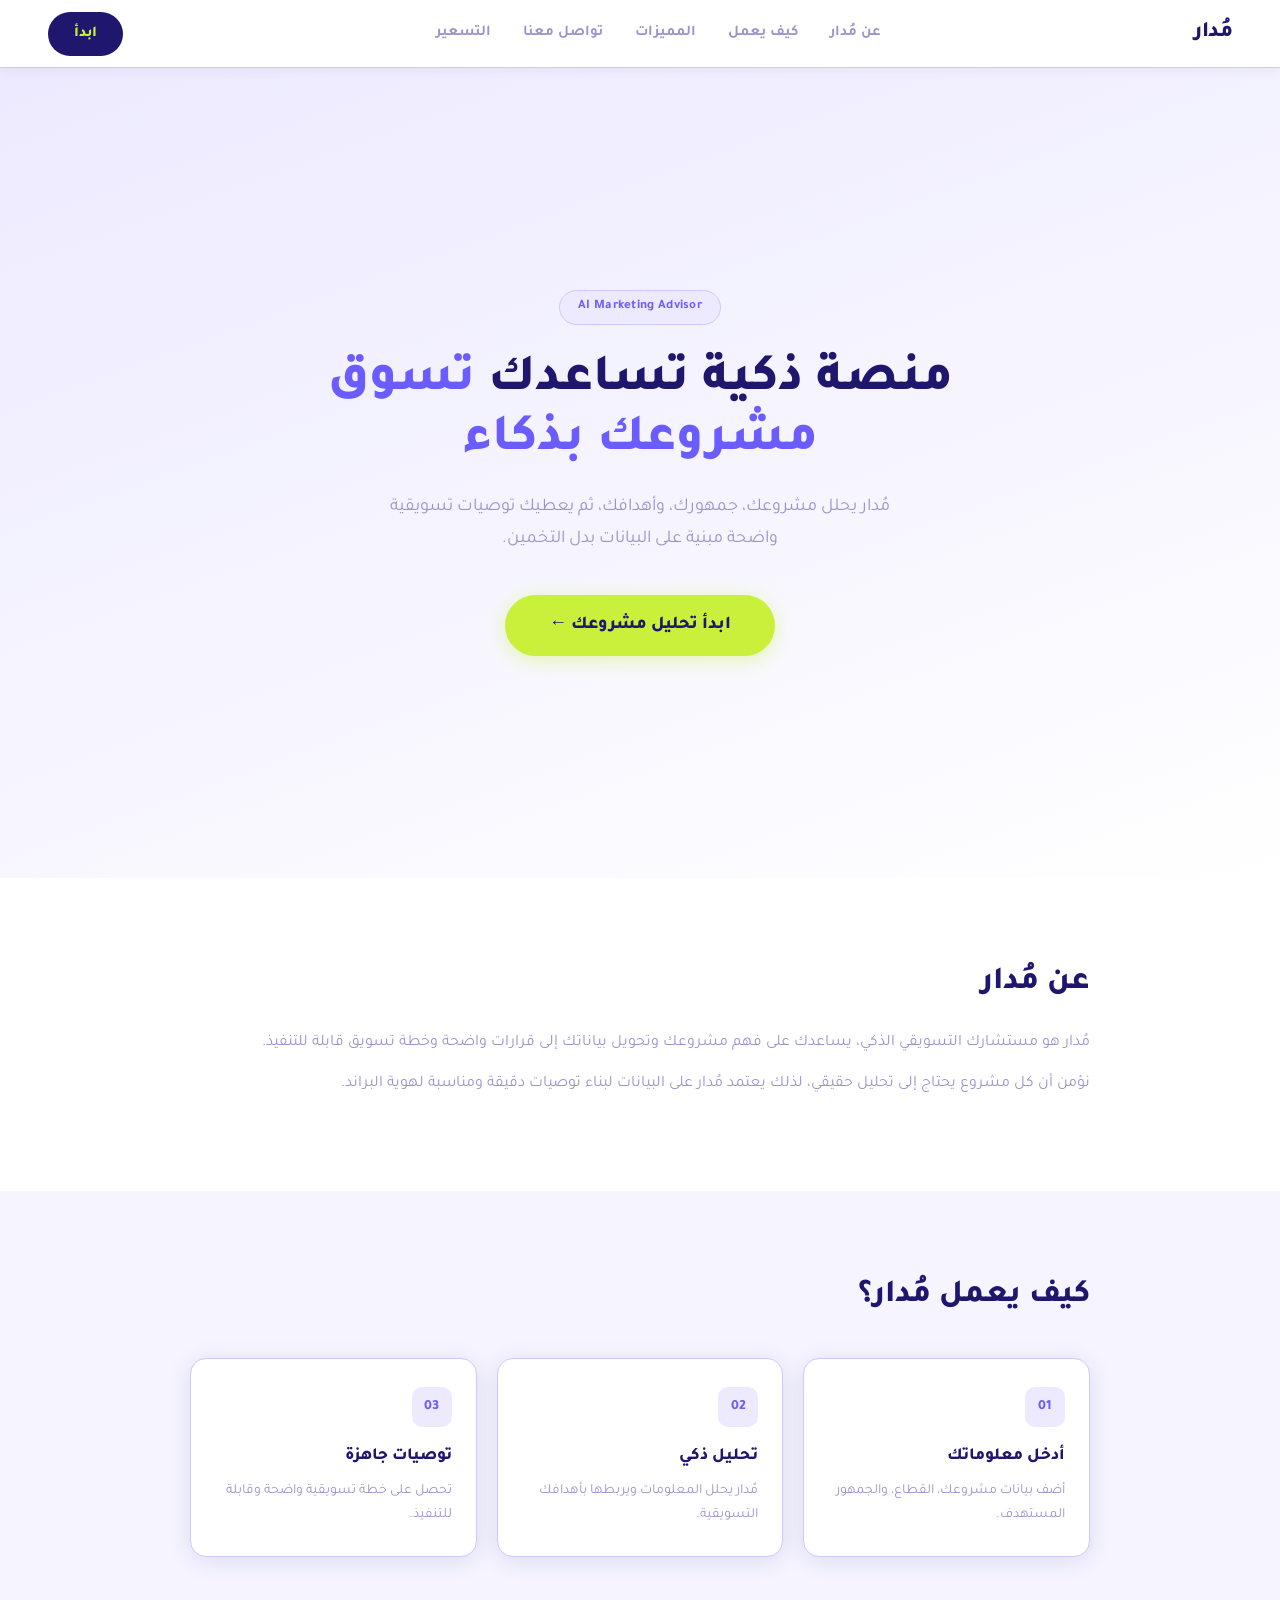
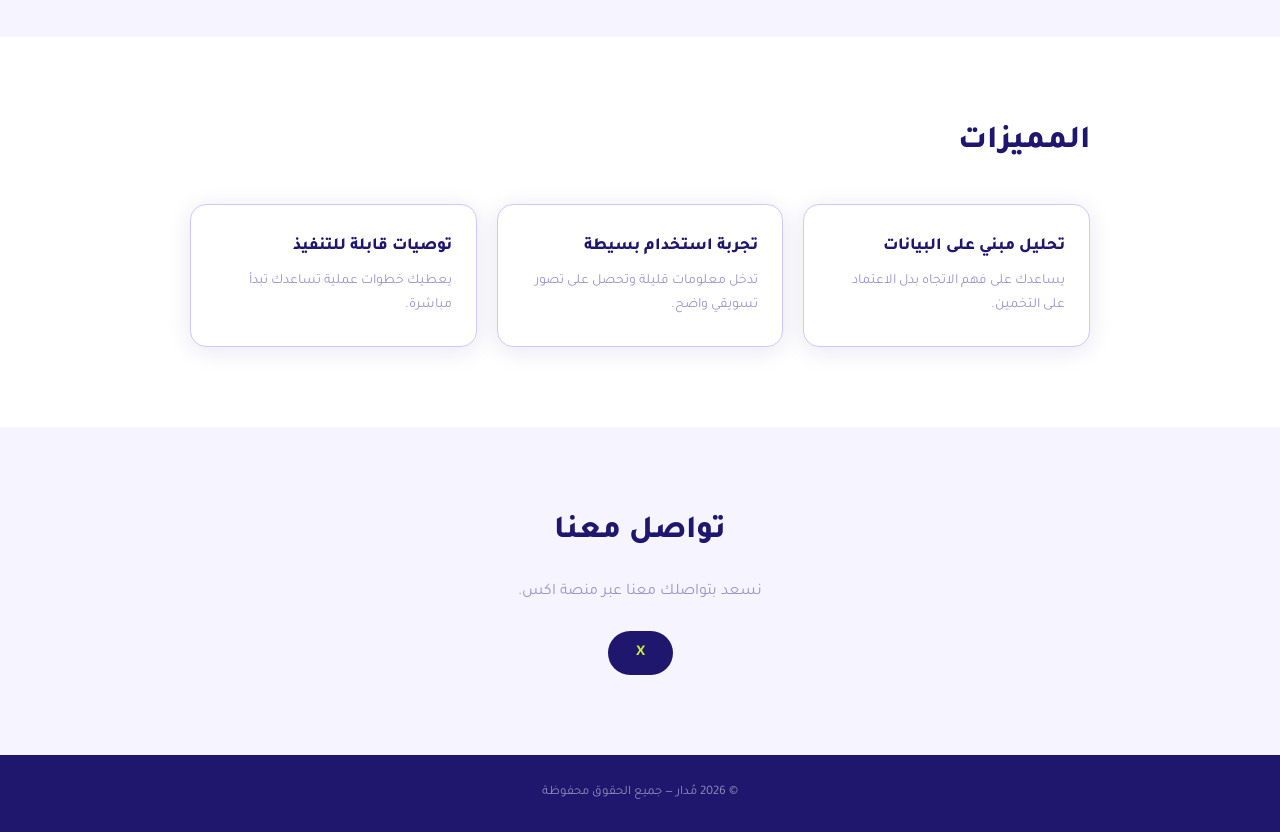
==== commit fb7296d7: "revert: restore original landing page design (white/blue theme) Co-Authored-By: Claude Sonnet 4.6 <n" ====
--- a/mudar-platform/index.html
+++ b/mudar-platform/index.html
@@ -4,448 +4,127 @@
   <meta charset="UTF-8">
   <title>مُدار — تسويق يُدار بالبيانات</title>
   <meta name="viewport" content="width=device-width, initial-scale=1.0">
-  <link rel="preconnect" href="https://fonts.googleapis.com">
-  <link rel="preconnect" href="https://fonts.gstatic.com" crossorigin>
   <link rel="stylesheet" href="style.css">
 </head>
+
 <body>
 
-<!-- ════════════════ NAV ════════════════ -->
-<nav class="navbar">
-  <a href="#" class="logo">مُدار</a>
-  <ul class="nav-menu">
-    <li><a href="#how">كيف يعمل</a></li>
-    <li><a href="#features">المميزات</a></li>
-    <li><a href="pricing.html">التسعير</a></li>
-    <li><a href="#cta">تواصل</a></li>
-  </ul>
-  <a href="login.html" class="start-btn">ابدأ مجاناً ←</a>
-</nav>
+  <!-- NAVBAR -->
+  <nav class="navbar">
+    <h1 class="logo">مُدار</h1>
 
-<!-- ════════════════ HERO ════════════════ -->
-<section class="hero">
+    <ul class="nav-menu">
+      <li><a href="#about">عن مُدار</a></li>
+      <li><a href="#how">كيف يعمل</a></li>
+      <li><a href="#features">المميزات</a></li>
+      <li><a href="#contact">تواصل معنا</a></li>
+      <li><a href="pricing.html">التسعير</a></li>
+    </ul>
 
-  <!-- Text side -->
-  <div class="fade-in">
-    <div class="hero-badge">
-      <span class="badge-dot"></span>
-      ذكاء اصطناعي تسويقي بالعربي
+    <a href="login.html" class="start-btn">ابدأ</a>
+  </nav>
+
+  <!-- HERO -->
+  <section class="hero">
+    <div class="hero-card">
+      <span class="badge">AI Marketing Advisor</span>
+
+      <h2>
+        منصة ذكية تساعدك
+        <span>تسوق مشروعك بذكاء</span>
+      </h2>
+
+      <p>
+        مُدار يحلل مشروعك، جمهورك، وأهدافك، ثم يعطيك توصيات تسويقية واضحة
+        مبنية على البيانات بدل التخمين.
+      </p>
+
+      <a href="login.html" class="cta">ابدأ تحليل مشروعك ←</a>
     </div>
+  </section>
 
-    <h1>
-      بيانات حساباتك<br>
-      <span class="hi">تحلّل.</span>
-      <span class="ht">تُفهم.</span>
-      <span class="hi">تنمو.</span>
-    </h1>
+  <!-- ABOUT -->
+  <section id="about" class="section">
+    <div class="section-card">
+      <h2>عن مُدار</h2>
+      <p>
+        مُدار هو مستشارك التسويقي الذكي، يساعدك على فهم مشروعك
+        وتحويل بياناتك إلى قرارات واضحة وخطة تسويق قابلة للتنفيذ.
+      </p>
+      <p>
+        نؤمن أن كل مشروع يحتاج إلى تحليل حقيقي، لذلك يعتمد مُدار على البيانات
+        لبناء توصيات دقيقة ومناسبة لهوية البراند.
+      </p>
+    </div>
+  </section>
 
-    <p class="hero-sub">
-      مُدار يحلل منشوراتك على TikTok و Instagram ويحوّل الأرقام إلى خطة تسويق واضحة ومنفذة — بالعربي الكامل.
-    </p>
+  <!-- HOW -->
+  <section id="how" class="section">
+    <div class="section-card">
+      <h2>كيف يعمل مُدار؟</h2>
 
-    <div class="hero-ctas">
-      <a href="login.html" class="btn-terra">
-        ابدأ تحليلك مجاناً
-        <svg width="16" height="16" viewBox="0 0 16 16" fill="none">
-          <path d="M3 8H13M13 8L9 4M13 8L9 12" stroke="currentColor" stroke-width="2" stroke-linecap="round"/>
-        </svg>
-      </a>
-      <a href="#how" class="btn-ghost">كيف يعمل؟</a>
-    </div>
-  </div>
+      <div class="grid">
+        <div class="card">
+          <span class="card-number">01</span>
+          <h3>أدخل معلوماتك</h3>
+          <p>أضف بيانات مشروعك، القطاع، والجمهور المستهدف.</p>
+        </div>
 
-  <!-- Dashboard visual -->
-  <div class="hero-visual fade-in-2">
+        <div class="card">
+          <span class="card-number">02</span>
+          <h3>تحليل ذكي</h3>
+          <p>مُدار يحلل المعلومات ويربطها بأهدافك التسويقية.</p>
+        </div>
 
-    <!-- Top floating pill -->
-    <div class="float-pill top">
-      <span class="fp-num">↑ ٣٤٪</span>
-      <span style="color:var(--muted)">معدل التفاعل</span>
-    </div>
-
-    <!-- Dashboard card -->
-    <div class="hero-dash">
-      <svg viewBox="0 0 480 300" fill="none" xmlns="http://www.w3.org/2000/svg" style="width:100%;height:auto;display:block">
-
-        <!-- Top bar -->
-        <rect x="0" y="0" width="480" height="46" rx="0" fill="rgba(255,255,255,.05)"/>
-        <circle cx="24" cy="23" r="11" fill="#7B75A8" opacity=".7"/>
-        <rect x="42" y="18" width="52" height="8" rx="4" fill="rgba(255,255,255,.55)"/>
-        <rect x="42" y="29" width="36" height="6" rx="3" fill="rgba(255,255,255,.18)"/>
-        <!-- Platform badges -->
-        <rect x="370" y="13" width="48" height="20" rx="10" fill="#C17558"/>
-        <rect x="425" y="13" width="44" height="20" rx="10" fill="rgba(255,255,255,.1)"/>
-        <rect x="379" y="20" width="30" height="6" rx="3" fill="rgba(255,255,255,.9)"/>
-        <rect x="434" y="20" width="26" height="6" rx="3" fill="rgba(255,255,255,.5)"/>
-
-        <!-- Divider -->
-        <line x1="0" y1="46" x2="480" y2="46" stroke="rgba(255,255,255,.06)" stroke-width="1"/>
-
-        <!-- Metric cards row -->
-        <!-- Card 1: Views -->
-        <rect x="12" y="58" width="142" height="68" rx="12" fill="rgba(255,255,255,.05)"/>
-        <rect x="24" y="70" width="48" height="6" rx="3" fill="rgba(255,255,255,.25)"/>
-        <rect x="24" y="83" width="80" height="12" rx="6" fill="white"/>
-        <rect x="24" y="102" width="40" height="8" rx="4" fill="rgba(255,255,255,.55)" opacity=".8"/>
-
-        <!-- Card 2: Engagement -->
-        <rect x="166" y="58" width="142" height="68" rx="12" fill="rgba(255,255,255,.05)"/>
-        <rect x="178" y="70" width="48" height="6" rx="3" fill="rgba(255,255,255,.25)"/>
-        <rect x="178" y="83" width="68" height="12" rx="6" fill="white"/>
-        <rect x="178" y="102" width="52" height="8" rx="4" fill="#C17558" opacity=".9"/>
-
-        <!-- Card 3: Revenue (purple tint) -->
-        <rect x="320" y="58" width="148" height="68" rx="12" fill="rgba(123,117,168,.22)"/>
-        <rect x="332" y="70" width="48" height="6" rx="3" fill="rgba(255,255,255,.3)"/>
-        <rect x="332" y="83" width="84" height="12" rx="6" fill="white"/>
-        <rect x="332" y="102" width="56" height="8" rx="4" fill="#7B75A8" opacity=".8"/>
-
-        <!-- Chart area -->
-        <rect x="12" y="138" width="292" height="148" rx="12" fill="rgba(255,255,255,.03)"/>
-
-        <!-- Subtle grid lines -->
-        <line x1="20" y1="258" x2="296" y2="258" stroke="rgba(255,255,255,.05)" stroke-width="1"/>
-        <line x1="20" y1="232" x2="296" y2="232" stroke="rgba(255,255,255,.05)" stroke-width="1"/>
-        <line x1="20" y1="206" x2="296" y2="206" stroke="rgba(255,255,255,.05)" stroke-width="1"/>
-        <line x1="20" y1="180" x2="296" y2="180" stroke="rgba(255,255,255,.05)" stroke-width="1"/>
-
-        <!-- Bars (7 bars, each 26px wide) -->
-        <rect x="28"  y="238" width="26" height="42" rx="6" fill="#7B75A8" opacity=".35"/>
-        <rect x="66"  y="222" width="26" height="58" rx="6" fill="#7B75A8" opacity=".5"/>
-        <rect x="104" y="208" width="26" height="72" rx="6" fill="#7B75A8" opacity=".65"/>
-        <rect x="142" y="196" width="26" height="84" rx="6" fill="#7B75A8"/>
-        <rect x="180" y="186" width="26" height="94" rx="6" fill="#C17558"/>
-        <rect x="218" y="174" width="26" height="106" rx="6" fill="#C17558" opacity=".85"/>
-        <rect x="256" y="162" width="26" height="118" rx="6" fill="#C17558"/>
-
-        <!-- Trend line -->
-        <polyline
-          points="41,236 79,220 117,206 155,194 193,184 231,172 269,160"
-          stroke="rgba(255,255,255,.6)" stroke-width="2.2" stroke-linecap="round" stroke-linejoin="round"/>
-        <circle cx="269" cy="160" r="5" fill="rgba(255,255,255,.55)" stroke="#2A2140" stroke-width="2.5"/>
-
-        <!-- Right insight panel -->
-        <!-- Insight 1 -->
-        <rect x="320" y="138" width="148" height="70" rx="12" fill="rgba(255,255,255,.06)"/>
-        <rect x="332" y="152" width="40" height="6" rx="3" fill="rgba(255,255,255,.25)"/>
-        <rect x="332" y="164" width="76" height="10" rx="5" fill="white"/>
-        <rect x="332" y="181" width="44" height="8" rx="4" fill="rgba(255,255,255,.55)" opacity=".8"/>
-
-        <!-- Insight 2 -->
-        <rect x="320" y="220" width="148" height="66" rx="12" fill="rgba(193,117,88,.22)"/>
-        <rect x="332" y="234" width="40" height="6" rx="3" fill="rgba(255,255,255,.3)"/>
-        <rect x="332" y="246" width="84" height="10" rx="5" fill="white"/>
-        <rect x="332" y="263" width="56" height="8" rx="4" fill="#C17558"/>
-
-      </svg>
-    </div>
-
-    <!-- Bottom floating pill -->
-    <div class="float-pill bottom">
-      <span class="fp-num">٥٠٠+</span>
-      <span style="color:rgba(255,255,255,.55)">تحليل أُجري</span>
-    </div>
-
-  </div>
-</section>
-
-<!-- ════════════════ STATS STRIP ════════════════ -->
-<div class="stats-strip">
-  <div class="stats-inner">
-    <div class="stat-item">
-      <div class="stat-num"><span id="statCounter">٠</span>+</div>
-      <div class="stat-label">تحليل ناجح</div>
-    </div>
-    <div class="stat-item">
-      <div class="stat-num">٨٧٪</div>
-      <div class="stat-label">دقة التوصيات</div>
-    </div>
-    <div class="stat-item">
-      <div class="stat-num">٣</div>
-      <div class="stat-label">دقائق للتحليل الكامل</div>
-    </div>
-  </div>
-</div>
-
-<!-- ════════════════ SPLIT: Stat + Demo ════════════════ -->
-<section class="split-section" style="padding-top:60px">
-  <div class="split-inner">
-
-    <!-- Dark stat card -->
-    <div class="stat-card">
-      <div>
-        <div class="sc-label">تحليلات أُجريت</div>
-        <div class="sc-number">٥٠٠+</div>
-        <div class="sc-sub">تحليل ناجح</div>
-      </div>
-      <div>
-        <p class="sc-desc">
-          مُدار يجلب بيانات منصاتك ويحول الأرقام إلى توصيات تسويقية واضحة ومنفذة — بدل التخمين.
-        </p>
-        <div class="sc-tags">
-          <span class="sc-tag">TikTok</span>
-          <span class="sc-tag">Instagram</span>
-          <span class="sc-tag">AI · Groq</span>
+        <div class="card">
+          <span class="card-number">03</span>
+          <h3>توصيات جاهزة</h3>
+          <p>تحصل على خطة تسويقية واضحة وقابلة للتنفيذ.</p>
         </div>
       </div>
     </div>
+  </section>
 
-    <!-- Demo card -->
-    <div class="demo-card">
-      <div class="demo-title">جرّبه الآن — أدخل حسابك</div>
-      <div class="demo-sub">اختر المنصة وأدخل اسم المستخدم للبدء</div>
+  <!-- FEATURES -->
+  <section id="features" class="section">
+    <div class="section-card">
+      <h2>المميزات</h2>
 
-      <div class="platform-tabs">
-        <button class="plat-tab active" onclick="selectPlat(this,'tiktok')">
-          <svg width="15" height="15" viewBox="0 0 24 24" fill="currentColor">
-            <path d="M19.59 6.69a4.83 4.83 0 01-3.77-4.25V2h-3.45v13.67a2.89 2.89 0 01-2.88 2.5 2.89 2.89 0 01-2.89-2.89 2.89 2.89 0 012.89-2.89c.28 0 .54.04.79.1V9.01a6.33 6.33 0 00-.79-.05 6.34 6.34 0 000 12.68 6.34 6.34 0 006.33-6.34V8.69a8.18 8.18 0 004.78 1.52V6.76a4.85 4.85 0 01-1.01-.07z"/>
-          </svg>
-          TikTok
-        </button>
-        <button class="plat-tab" onclick="selectPlat(this,'instagram')">
-          <svg width="15" height="15" viewBox="0 0 24 24" fill="currentColor">
-            <path d="M12 2.163c3.204 0 3.584.012 4.85.07 3.252.148 4.771 1.691 4.919 4.919.058 1.265.069 1.645.069 4.849 0 3.205-.012 3.584-.069 4.849-.149 3.225-1.664 4.771-4.919 4.919-1.266.058-1.644.07-4.85.07-3.204 0-3.584-.012-4.849-.07-3.26-.149-4.771-1.699-4.919-4.92-.058-1.265-.07-1.644-.07-4.849 0-3.204.013-3.583.07-4.849.149-3.227 1.664-4.771 4.919-4.919 1.266-.057 1.645-.069 4.849-.069zM12 0C8.741 0 8.333.014 7.053.072 2.695.272.273 2.69.073 7.052.014 8.333 0 8.741 0 12c0 3.259.014 3.668.072 4.948.2 4.358 2.618 6.78 6.98 6.98C8.333 23.986 8.741 24 12 24c3.259 0 3.668-.014 4.948-.072 4.354-.2 6.782-2.618 6.979-6.98.059-1.28.073-1.689.073-4.948 0-3.259-.014-3.667-.072-4.947-.196-4.354-2.617-6.78-6.979-6.98C15.668.014 15.259 0 12 0zm0 5.838a6.162 6.162 0 100 12.324 6.162 6.162 0 000-12.324zM12 16a4 4 0 110-8 4 4 0 010 8zm6.406-11.845a1.44 1.44 0 100 2.881 1.44 1.44 0 000-2.881z"/>
-          </svg>
-          Instagram
-        </button>
-        <button class="plat-tab" style="opacity:.38;cursor:not-allowed;position:relative" onclick="return false">
-          <svg width="14" height="14" viewBox="0 0 24 24" fill="currentColor">
-            <path d="M18.244 2.25h3.308l-7.227 8.26 8.502 11.24H16.17l-4.714-6.231-5.401 6.231H2.748l7.73-8.835L1.254 2.25H8.08l4.253 5.622zm-1.161 17.52h1.833L7.084 4.126H5.117z"/>
-          </svg>
-          X
-          <span style="position:absolute;top:-7px;left:-7px;background:var(--terra);color:#fff;font-size:9px;padding:2px 5px;border-radius:4px;font-weight:800">قريباً</span>
-        </button>
-      </div>
+      <div class="grid">
+        <div class="card">
+          <h3>تحليل مبني على البيانات</h3>
+          <p>يساعدك على فهم الاتجاه بدل الاعتماد على التخمين.</p>
+        </div>
 
-      <div class="demo-row">
-        <div class="demo-at">@</div>
-        <input class="demo-input" id="demoInput" placeholder="اسم الحساب" oninput="onDemoInput(this)">
-      </div>
+        <div class="card">
+          <h3>تجربة استخدام بسيطة</h3>
+          <p>تدخل معلومات قليلة وتحصل على تصور تسويقي واضح.</p>
+        </div>
 
-      <p class="demo-hint">
-        <svg width="12" height="12" viewBox="0 0 12 12" fill="none" style="display:inline;vertical-align:middle;margin-left:3px">
-          <circle cx="6" cy="6" r="5" stroke="currentColor" stroke-width="1.2" opacity=".4"/>
-          <path d="M6 5v3.5M6 3.5v.5" stroke="currentColor" stroke-width="1.2" stroke-linecap="round" opacity=".4"/>
-        </svg>
-        يجب أن يكون الحساب عاماً لإجراء التحليل
-      </p>
-
-      <a href="login.html" class="btn-terra-full" id="demoCta">
-        ابدأ التحليل المجاني ←
-      </a>
-
-      <div class="demo-disclaimer">
-        <svg width="12" height="12" viewBox="0 0 12 12" fill="none">
-          <path d="M6 1L7.5 4.5H11L8.25 6.75L9.25 10L6 8L2.75 10L3.75 6.75L1 4.5H4.5L6 1Z" fill="var(--terra)"/>
-        </svg>
-        مجاني تماماً · لا يلزم بطاقة
+        <div class="card">
+          <h3>توصيات قابلة للتنفيذ</h3>
+          <p>يعطيك خطوات عملية تساعدك تبدأ مباشرة.</p>
+        </div>
       </div>
     </div>
+  </section>
 
-  </div>
-</section>
+  <!-- CONTACT -->
+  <section id="contact" class="section">
+    <div class="section-card contact-card">
+      <h2>تواصل معنا</h2>
+      <p>نسعد بتواصلك معنا عبر منصة اكس.</p>
 
-<!-- ════════════════ HOW IT WORKS ════════════════ -->
-<section class="how-section" id="how">
-  <div class="how-inner">
+      <div class="contact-links">
+        <a href="https://x.com/MudarMarketing/status/2050679453198524696?s=20" target="_blank">X</a>
+      </div>
+    </div>
+  </section>
 
-    <div class="section-head">
-      <div class="s-pill">العملية</div>
-      <h2 class="s-h2">كيف يعمل مُدار؟</h2>
-      <p class="s-sub">ثلاث خطوات بسيطة — من إدخال البيانات إلى خطة جاهزة للتنفيذ</p>
-    </div>
+  <!-- FOOTER -->
+  <footer class="footer">
+    <p>© 2026 مُدار — جميع الحقوق محفوظة</p>
+  </footer>
 
-    <div class="steps-row">
-
-      <div class="step-card fade-in">
-        <div class="step-icon-wrap">
-          <span class="step-num-badge">١</span>
-          🏪
-        </div>
-        <div class="step-title">أدخل بيانات مشروعك</div>
-        <div class="step-desc">اكتب اسم بزنسك، القطاع، والجمهور المستهدف — لا يستغرق أكثر من دقيقة.</div>
-      </div>
-
-      <div class="step-card fade-in-2">
-        <div class="step-icon-wrap">
-          <span class="step-num-badge">٢</span>
-          📊
-        </div>
-        <div class="step-title">اختر المنصة وأدخل الحساب</div>
-        <div class="step-desc">حدد TikTok أو Instagram وأدخل اسم الحساب — مُدار يجلب بياناتك تلقائياً.</div>
-      </div>
-
-      <div class="step-card fade-in-3">
-        <div class="step-icon-wrap">
-          <span class="step-num-badge">٣</span>
-          🚀
-        </div>
-        <div class="step-title">احصل على خطتك جاهزة</div>
-        <div class="step-desc">توصيات مخصصة، هاشتاقات مثبتة، وخطة محتوى أسبوعية كاملة — بالعربي.</div>
-      </div>
-
-    </div>
-  </div>
-</section>
-
-<!-- ════════════════ FEATURES ════════════════ -->
-<section class="features-section" id="features">
-  <div class="features-inner">
-
-    <div class="section-head">
-      <div class="s-pill">المميزات</div>
-      <h2 class="s-h2">لماذا مُدار؟</h2>
-      <p class="s-sub">ليس مجرد تحليل — نظام تسويقي متكامل مبني على بياناتك الفعلية</p>
-    </div>
-
-    <div class="bento">
-
-      <!-- Wide dark card -->
-      <div class="b-card dark bento-wide">
-        <div class="b-icon">📈</div>
-        <div class="b-h3">تحليل حقيقي مبني على أرقام حقيقية</div>
-        <div class="b-p" style="max-width:600px">
-          مُدار يجلب views, likes, comments مباشرة من TikTok و Instagram ويحلل كل منشور على حدة —
-          ليس تخميناً، بل قرارات مبنية على بياناتك الفعلية.
-        </div>
-        <div class="b-metrics">
-          <div class="b-metric">
-            <div class="b-metric-num">٥٠٠+</div>
-            <div class="b-metric-label">تحليل أُجري</div>
-          </div>
-          <div class="b-metric">
-            <div class="b-metric-num">٨٧٪</div>
-            <div class="b-metric-label">دقة التوصيات</div>
-          </div>
-          <div class="b-metric">
-            <div class="b-metric-num">٣ دق</div>
-            <div class="b-metric-label">وقت التحليل</div>
-          </div>
-        </div>
-      </div>
-
-      <!-- Feature card 2 -->
-      <div class="b-card terra">
-        <div class="b-icon">🇸🇦</div>
-        <div class="b-h3">توصيات بالعربي الكامل</div>
-        <div class="b-p">
-          كل التحليل والاقتراحات والأفكار تخرج بالعربي، مفهومة ومباشرة وجاهزة للتنفيذ فوراً — بدون ترجمة.
-        </div>
-      </div>
-
-      <!-- Feature card 3 -->
-      <div class="b-card">
-        <div class="b-icon">📅</div>
-        <div class="b-h3">خطة محتوى أسبوعية</div>
-        <div class="b-p">
-          ليس فقط تحليل — مُدار يعطيك خطة محتوى كاملة مع هاشتاقات وأفكار بوستات لأسبوع كامل قابلة للتطبيق فوراً.
-        </div>
-      </div>
-
-    </div>
-  </div>
-</section>
-
-<!-- ════════════════ CTA ════════════════ -->
-<section class="cta-section" id="cta">
-  <div class="cta-inner">
-    <div class="cta-badge">✨ جاهز تبدأ؟</div>
-    <h2 class="cta-h2">سوّق بالبيانات<br>مش بالتخمين</h2>
-    <p class="cta-sub">
-      انضم لأصحاب البزنس الذين يعتمدون على الأرقام في قراراتهم التسويقية — وشوف الفرق
-    </p>
-    <div class="cta-btns">
-      <a href="login.html" class="btn-terra-lg">
-        ابدأ تحليلك المجاني
-        <svg width="17" height="17" viewBox="0 0 16 16" fill="none">
-          <path d="M3 8H13M13 8L9 4M13 8L9 12" stroke="currentColor" stroke-width="2" stroke-linecap="round"/>
-        </svg>
-      </a>
-      <a href="https://x.com/MudarMarketing" target="_blank" class="btn-white-ghost">تواصل معنا</a>
-    </div>
-  </div>
-</section>
-
-<!-- ════════════════ FOOTER ════════════════ -->
-<footer class="footer">
-  <span class="footer-logo">مُدار</span>
-  <span class="footer-copy">© ٢٠٢٦ مُدار — جميع الحقوق محفوظة</span>
-  <a href="https://x.com/MudarMarketing" target="_blank" class="footer-link">X ←</a>
-</footer>
-
-<script>
-  // ── Platform tab ──
-  let activePlatform = 'tiktok';
-  function selectPlat(btn, platform) {
-    document.querySelectorAll('.plat-tab').forEach(t => t.classList.remove('active'));
-    btn.classList.add('active');
-    activePlatform = platform;
-  }
-
-  // ── Demo input → dynamic CTA ──
-  function onDemoInput(input) {
-    const val = input.value.trim();
-    const cta = document.getElementById('demoCta');
-    if (val) {
-      cta.textContent = `تحليل @${val} ←`;
-      cta.style.background = 'var(--dark)';
-      cta.style.boxShadow = 'none';
-      cta.onclick = function(e) {
-        e.preventDefault();
-        sessionStorage.setItem('prefill_username', val);
-        sessionStorage.setItem('prefill_platform', activePlatform);
-        window.location.href = 'login.html';
-      };
-    } else {
-      cta.textContent = 'ابدأ التحليل المجاني ←';
-      cta.style.background = '';
-      cta.style.boxShadow = '';
-      cta.onclick = null;
-    }
-  }
-
-  // ── Animated counter ──
-  function animateNum(el, target, duration) {
-    const start = Date.now();
-    function tick() {
-      const elapsed  = Date.now() - start;
-      const progress = Math.min(elapsed / duration, 1);
-      const eased    = 1 - Math.pow(1 - progress, 3);
-      el.textContent = Math.floor(eased * target).toLocaleString('ar-SA');
-      if (progress < 1) requestAnimationFrame(tick);
-    }
-    requestAnimationFrame(tick);
-  }
-
-  const io = new IntersectionObserver(entries => {
-    entries.forEach(e => {
-      if (e.isIntersecting) {
-        animateNum(document.getElementById('statCounter'), 500, 1800);
-        io.disconnect();
-      }
-    });
-  }, { threshold: 0.4 });
-
-  const strip = document.querySelector('.stats-strip');
-  if (strip) io.observe(strip);
-
-  // ── Scroll fade-in ──
-  const fadeEls = document.querySelectorAll('.step-card, .b-card');
-  const fadeObs = new IntersectionObserver(entries => {
-    entries.forEach(e => {
-      if (e.isIntersecting) {
-        e.target.style.opacity = '1';
-        e.target.style.transform = 'translateY(0)';
-      }
-    });
-  }, { threshold: 0.12 });
-
-  fadeEls.forEach(el => {
-    el.style.opacity = '0';
-    el.style.transform = 'translateY(18px)';
-    el.style.transition = 'opacity .5s ease, transform .5s ease';
-    fadeObs.observe(el);
-  });
-</script>
 </body>
 </html>
--- a/mudar-platform/style.css
+++ b/mudar-platform/style.css
@@ -1,518 +1,269 @@
-@import url('https://fonts.googleapis.com/css2?family=Cairo:wght@300;400;500;600;700;800;900&display=swap');
-
-/* ══════════════════════════════════════════
-   مُدار — Design Tokens
-   Purple #7B75A8 · Terra #C17558 · Cream #F4EDE6
-══════════════════════════════════════════ */
+@import url('https://fonts.googleapis.com/css2?family=Tajawal:wght@400;500;700;800&display=swap');
+
+*, *::before, *::after { box-sizing: border-box; margin: 0; padding: 0; }
+
 :root {
-  --purple:       #7B75A8;
-  --purple-pale:  #EDE9F5;
-  --purple-faint: #F5F3FA;
-  --terra:        #C17558;
-  --terra-dark:   #9A5C43;
-  --terra-pale:   #F6EBE3;
-
-  --bg:           #F4EDE6;
-  --bg2:          #EDE5DC;
-  --surface:      #FFFFFF;
-
-  --dark:         #2A2140;
-  --dark2:        #1E1833;
-  --text:         #2A2140;
-  --text2:        #5A546E;
-  --muted:        #9B95B4;
-  --border:       #E2D9D0;
-
-  --font:  'Cairo', sans-serif;
-  --r:     16px;
-  --r-lg:  24px;
-  --sh:    0 4px 24px rgba(42,33,64,.07);
-  --sh-lg: 0 12px 48px rgba(42,33,64,.13);
-}
-
-/* ── Reset ─────────────────────────────── */
-*, *::before, *::after { box-sizing: border-box; margin: 0; padding: 0; }
+  --bg: #FFFFFF;
+  --bg2: #F5F4FF;
+  --bg3: #EDEAFF;
+  --t1: #1F176E;
+  --t2: #6B5CFF;
+  --t3: #9B94CC;
+  --b1: #CFC8FF;
+  --green: #C9F03A;
+  --font: 'Tajawal', sans-serif;
+  --r: 14px;
+  --shadow: 0 4px 24px rgba(31,23,110,0.10);
+}
+
 html { scroll-behavior: smooth; }
+
 body {
   font-family: var(--font);
   background: var(--bg);
-  color: var(--text);
+  color: var(--t1);
   direction: rtl;
-  line-height: 1.65;
-  overflow-x: hidden;
-}
-
-/* ── NAV ───────────────────────────────── */
+  min-height: 100vh;
+  line-height: 1.6;
+}
+
+/* ── NAVBAR ── */
 .navbar {
-  background: rgba(255,255,255,.92);
-  backdrop-filter: blur(14px);
-  -webkit-backdrop-filter: blur(14px);
-  border-bottom: 1px solid var(--border);
+  background: var(--bg);
+  border-bottom: 1px solid var(--b1);
+  padding: 0 48px;
   height: 68px;
   display: flex;
   align-items: center;
   justify-content: space-between;
-  padding: 0 60px;
   position: sticky;
   top: 0;
-  z-index: 200;
-}
+  z-index: 100;
+  box-shadow: 0 2px 12px rgba(31,23,110,0.06);
+}
+
 .logo {
-  font-size: 24px;
-  font-weight: 900;
-  color: var(--purple);
-  text-decoration: none;
-  letter-spacing: -.5px;
-}
-.logo span { color: var(--terra); }
-
-.nav-menu { display: flex; list-style: none; gap: 36px; }
+  font-size: 22px;
+  font-weight: 800;
+  color: var(--t1);
+  letter-spacing: -0.5px;
+}
+
+.nav-menu {
+  display: flex;
+  list-style: none;
+  gap: 32px;
+}
+
 .nav-menu a {
-  font-size: 15px; font-weight: 600;
-  color: var(--muted); text-decoration: none; transition: color .2s;
-}
-.nav-menu a:hover { color: var(--text); }
+  text-decoration: none;
+  font-size: 15px;
+  font-weight: 600;
+  color: var(--t3);
+  transition: color .2s;
+}
+
+.nav-menu a:hover { color: var(--t1); }
 
 .start-btn {
-  background: var(--terra); color: #fff;
-  text-decoration: none; padding: 10px 24px;
-  border-radius: 50px; font-size: 14px; font-weight: 700;
-  box-shadow: 0 4px 16px rgba(193,117,88,.28);
+  background: var(--t1);
+  color: var(--green);
+  text-decoration: none;
+  padding: 10px 26px;
+  border-radius: 50px;
+  font-size: 15px;
+  font-weight: 800;
+  transition: opacity .2s, transform .2s;
+}
+
+.start-btn:hover { opacity: .88; transform: translateY(-1px); }
+
+/* ── HERO ── */
+.hero {
+  background: linear-gradient(160deg, #EDEAFF 0%, #F5F4FF 50%, #FFFFFF 100%);
+  min-height: 90vh;
+  display: flex;
+  align-items: center;
+  justify-content: center;
+  padding: 80px 24px;
+}
+
+.hero-card {
+  max-width: 680px;
+  text-align: center;
+}
+
+.badge {
+  display: inline-block;
+  background: var(--bg3);
+  color: var(--t2);
+  border: 1px solid var(--b1);
+  border-radius: 50px;
+  padding: 6px 18px;
+  font-size: 13px;
+  font-weight: 700;
+  margin-bottom: 28px;
+  letter-spacing: .3px;
+}
+
+.hero-card h2 {
+  font-size: 52px;
+  font-weight: 800;
+  color: var(--t1);
+  line-height: 1.15;
+  margin-bottom: 20px;
+}
+
+.hero-card h2 span {
+  color: var(--t2);
+}
+
+.hero-card p {
+  font-size: 18px;
+  color: var(--t3);
+  line-height: 1.75;
+  margin-bottom: 40px;
+  max-width: 520px;
+  margin-left: auto;
+  margin-right: auto;
+}
+
+.cta {
+  display: inline-block;
+  background: var(--green);
+  color: var(--t1);
+  text-decoration: none;
+  padding: 16px 44px;
+  border-radius: 50px;
+  font-size: 18px;
+  font-weight: 800;
   transition: all .2s;
-}
-.start-btn:hover { transform: translateY(-1px); box-shadow: 0 6px 24px rgba(193,117,88,.38); }
-
-/* ── HERO ──────────────────────────────── */
-.hero {
-  max-width: 1200px; margin: 0 auto;
-  padding: 80px 60px 100px;
-  display: grid; grid-template-columns: 1fr 1fr;
-  gap: 64px; align-items: center;
-  min-height: 88vh;
-}
-
-.hero-badge {
-  display: inline-flex; align-items: center; gap: 8px;
-  background: var(--purple-pale); color: var(--purple);
-  border: 1px solid rgba(123,117,168,.2);
-  border-radius: 50px; padding: 6px 16px;
-  font-size: 13px; font-weight: 700; margin-bottom: 24px;
-}
-.badge-dot {
-  width: 7px; height: 7px; border-radius: 50%;
-  background: var(--purple); animation: pulseDot 2.2s infinite;
-}
-@keyframes pulseDot {
-  0%,100% { opacity: 1; transform: scale(1); }
-  50%      { opacity: .45; transform: scale(1.5); }
-}
-
-.hero h1 {
-  font-size: 58px; font-weight: 900;
-  line-height: 1.13; color: var(--text);
-  margin-bottom: 16px; letter-spacing: -1px;
-}
-.hero h1 .hi { color: var(--purple); }
-.hero h1 .ht { color: var(--terra); }
-
-.hero-sub {
-  font-size: 17px; color: var(--text2);
-  line-height: 1.8; margin-bottom: 36px;
-  max-width: 460px;
-}
-
-.hero-ctas { display: flex; gap: 14px; flex-wrap: wrap; }
-
-/* ── BUTTONS ───────────────────────────── */
-.btn-terra {
-  display: inline-flex; align-items: center; gap: 8px;
-  background: var(--terra); color: #fff;
-  text-decoration: none; padding: 14px 28px;
-  border-radius: 50px; font-family: var(--font);
-  font-size: 16px; font-weight: 800; border: none; cursor: pointer;
-  box-shadow: 0 4px 20px rgba(193,117,88,.3);
-  transition: all .2s;
-}
-.btn-terra:hover { transform: translateY(-2px); box-shadow: 0 8px 32px rgba(193,117,88,.42); }
-
-.btn-ghost {
-  display: inline-flex; align-items: center; gap: 8px;
-  background: transparent; color: var(--text);
-  text-decoration: none; padding: 14px 28px;
-  border-radius: 50px; font-family: var(--font);
-  font-size: 16px; font-weight: 700;
-  border: 1.5px solid var(--border); cursor: pointer; transition: all .2s;
-}
-.btn-ghost:hover { border-color: var(--text); background: var(--surface); }
-
-/* ── HERO VISUAL ───────────────────────── */
-.hero-visual { position: relative; }
-
-.hero-dash {
-  background: var(--dark);
-  border-radius: var(--r-lg);
-  padding: 24px;
-  box-shadow: 0 24px 64px rgba(42,33,64,.22),
-              0 0 0 1px rgba(255,255,255,.05);
-  position: relative; overflow: hidden;
-}
-.hero-dash::before {
-  content: '';
-  position: absolute; top: -80px; right: -80px;
-  width: 220px; height: 220px;
-  background: radial-gradient(circle, rgba(123,117,168,.25) 0%, transparent 70%);
-  pointer-events: none;
-}
-.hero-dash::after {
-  content: '';
-  position: absolute; bottom: -60px; left: -60px;
-  width: 180px; height: 180px;
-  background: radial-gradient(circle, rgba(193,117,88,.15) 0%, transparent 70%);
-  pointer-events: none;
-}
-
-.float-pill {
-  position: absolute;
-  background: var(--surface);
-  border: 1px solid var(--border);
-  border-radius: 50px; padding: 10px 18px;
-  box-shadow: var(--sh-lg);
-  display: flex; align-items: center; gap: 8px;
-  white-space: nowrap; font-size: 13px; font-weight: 700;
-}
-.float-pill.top   { top: -18px; right: -18px; animation: floatUp 4s ease-in-out infinite; }
-.float-pill.bottom {
-  bottom: -18px; left: -18px;
-  background: var(--dark); color: #fff;
-  border-color: rgba(255,255,255,.1);
-  animation: floatUp 4s 2s ease-in-out infinite;
-}
-.fp-num { font-size: 18px; font-weight: 900; color: var(--terra); }
-.float-pill.bottom .fp-num { color: #fff; }
-
-@keyframes floatUp {
-  0%,100% { transform: translateY(0); }
-  50%      { transform: translateY(-6px); }
-}
-
-/* ── STATS STRIP ──────────────────────── */
-.stats-strip {
-  background: var(--surface);
-  border-top: 1px solid var(--border);
-  border-bottom: 1px solid var(--border);
-  padding: 36px 60px;
-}
-.stats-inner {
-  max-width: 1200px; margin: 0 auto;
-  display: flex; align-items: center; justify-content: space-around; gap: 24px;
-}
-.stat-item { text-align: center; flex: 1; }
-.stat-item + .stat-item { border-right: 1px solid var(--border); }
-.stat-num {
-  font-size: 46px; font-weight: 900;
-  color: var(--purple); line-height: 1; margin-bottom: 6px;
-}
-.stat-label { font-size: 14px; font-weight: 600; color: var(--muted); }
-
-/* ── SPLIT SECTION ────────────────────── */
-.split-section { padding: 0 60px 80px; }
-.split-inner {
-  max-width: 1200px; margin: 0 auto;
-  display: grid; grid-template-columns: 1fr 1.65fr;
-  gap: 24px; align-items: stretch;
-}
-
-/* Dark stat card */
-.stat-card {
-  background: var(--dark); border-radius: var(--r-lg);
-  padding: 40px 36px;
-  display: flex; flex-direction: column; justify-content: space-between;
-  min-height: 340px; position: relative; overflow: hidden;
-}
-.stat-card::before {
-  content: '';
-  position: absolute; top: -60px; right: -60px;
-  width: 200px; height: 200px;
-  background: radial-gradient(circle, rgba(123,117,168,.2) 0%, transparent 70%);
-  pointer-events: none;
-}
-.sc-label  { font-size: 13px; font-weight: 600; color: rgba(255,255,255,.4); margin-bottom: 6px; }
-.sc-number { font-size: 68px; font-weight: 900; color: #fff; line-height: 1; margin-bottom: 4px; }
-.sc-sub    { font-size: 15px; font-weight: 600; color: rgba(255,255,255,.55); }
-.sc-desc   { color: rgba(255,255,255,.45); font-size: 14px; line-height: 1.75; margin-bottom: 20px; }
-.sc-tags   { display: flex; flex-wrap: wrap; gap: 8px; }
-.sc-tag {
-  background: rgba(255,255,255,.08); color: rgba(255,255,255,.65);
-  border-radius: 50px; padding: 5px 14px; font-size: 12px; font-weight: 600;
-}
-
-/* Demo card */
-.demo-card {
-  background: var(--surface); border-radius: var(--r-lg);
-  padding: 36px; box-shadow: var(--sh-lg); border: 1px solid var(--border);
-}
-.demo-title { font-size: 22px; font-weight: 800; color: var(--text); margin-bottom: 4px; }
-.demo-sub   { font-size: 14px; color: var(--muted); margin-bottom: 26px; }
-
-.platform-tabs { display: flex; gap: 8px; margin-bottom: 18px; }
-.plat-tab {
-  flex: 1; padding: 10px 8px; border-radius: 12px;
-  border: 1.5px solid var(--border); background: var(--bg);
-  font-family: var(--font); font-size: 14px; font-weight: 700;
-  color: var(--muted); cursor: pointer; transition: all .2s;
-  display: flex; align-items: center; justify-content: center; gap: 6px;
-}
-.plat-tab:hover   { border-color: var(--purple); color: var(--purple); }
-.plat-tab.active  { background: var(--purple-pale); border-color: var(--purple); color: var(--purple); }
-
-.demo-row { display: flex; gap: 10px; margin-bottom: 12px; }
-.demo-at {
-  width: 46px; display: flex; align-items: center; justify-content: center;
-  background: var(--bg); border: 1.5px solid var(--border); border-radius: 12px;
-  font-size: 18px; font-weight: 800; color: var(--purple); flex-shrink: 0;
-}
-.demo-input {
-  flex: 1; background: var(--bg); border: 1.5px solid var(--border);
-  border-radius: 12px; padding: 12px 16px;
-  font-family: var(--font); font-size: 15px; color: var(--text);
-  outline: none; direction: rtl; transition: border-color .2s;
-}
-.demo-input:focus        { border-color: var(--purple); background: var(--surface); }
-.demo-input::placeholder { color: var(--muted); }
-.demo-hint        { font-size: 12px; color: var(--muted); margin-bottom: 20px; }
-.demo-disclaimer  { font-size: 12px; color: var(--muted); display: flex; align-items: center; gap: 6px; margin-top: 12px; }
-
-/* CTA button in demo */
-.btn-terra-full {
-  display: flex; align-items: center; justify-content: center; gap: 8px;
-  width: 100%; background: var(--terra); color: #fff;
-  text-decoration: none; padding: 15px 28px;
-  border-radius: 50px; font-family: var(--font);
-  font-size: 16px; font-weight: 800; border: none; cursor: pointer;
-  box-shadow: 0 4px 20px rgba(193,117,88,.3);
-  transition: all .2s;
-}
-.btn-terra-full:hover { transform: translateY(-2px); box-shadow: 0 8px 32px rgba(193,117,88,.42); }
-
-/* ── HOW IT WORKS ─────────────────────── */
-.how-section {
-  padding: 96px 60px;
-  background: var(--surface);
-}
-.how-inner { max-width: 1200px; margin: 0 auto; }
-
-.section-head { text-align: center; margin-bottom: 60px; }
-.s-pill {
-  display: inline-flex; align-items: center; gap: 6px;
-  background: var(--purple-pale); color: var(--purple);
-  border-radius: 50px; padding: 5px 14px;
-  font-size: 12px; font-weight: 700; letter-spacing: .5px;
-  margin-bottom: 14px;
-}
-.s-h2 { font-size: 40px; font-weight: 900; color: var(--text); line-height: 1.2; margin-bottom: 10px; }
-.s-sub { font-size: 16px; color: var(--muted); }
-
-.steps-row {
-  display: grid; grid-template-columns: 1fr 1fr 1fr;
-  gap: 20px; position: relative;
-}
-.steps-row::before {
-  content: '';
-  position: absolute; top: 38px; right: 18%; left: 18%;
-  height: 1px;
-  background: linear-gradient(to left, transparent, var(--purple-pale), var(--purple-pale), transparent);
-}
-.step-card {
-  background: var(--bg); border: 1px solid var(--border);
-  border-radius: var(--r-lg); padding: 32px 28px;
-  position: relative; transition: all .25s; box-shadow: var(--sh);
-}
-.step-card:hover { transform: translateY(-5px); box-shadow: var(--sh-lg); }
-.step-card:nth-child(2) .step-icon-wrap { background: var(--terra-pale); }
-.step-card:nth-child(3) .step-icon-wrap { background: var(--dark); }
-
-.step-icon-wrap {
-  width: 56px; height: 56px; border-radius: 16px;
-  background: var(--purple-pale);
-  display: flex; align-items: center; justify-content: center;
-  margin-bottom: 20px; font-size: 26px;
-  box-shadow: 0 0 0 6px var(--surface);
-  position: relative; z-index: 1;
-}
-.step-num-badge {
-  position: absolute; top: -8px; left: -8px;
-  width: 24px; height: 24px; border-radius: 50%;
-  background: var(--surface); border: 2px solid var(--border);
-  display: flex; align-items: center; justify-content: center;
-  font-size: 11px; font-weight: 900; color: var(--purple);
-}
-.step-card:nth-child(2) .step-num-badge { color: var(--terra); }
-.step-card:nth-child(3) .step-num-badge { color: var(--dark); }
-
-.step-title { font-size: 17px; font-weight: 800; color: var(--text); margin-bottom: 8px; }
-.step-desc  { font-size: 14px; color: var(--muted); line-height: 1.75; }
-
-/* ── FEATURES ─────────────────────────── */
-.features-section { padding: 96px 60px; background: var(--bg); }
-.features-inner { max-width: 1200px; margin: 0 auto; }
-
-.bento {
+  box-shadow: 0 4px 20px rgba(201,240,58,0.4);
+}
+
+.cta:hover {
+  transform: translateY(-2px);
+  box-shadow: 0 8px 32px rgba(201,240,58,0.5);
+}
+
+/* ── SECTIONS ── */
+.section {
+  padding: 80px 24px;
+}
+
+.section:nth-child(even) { background: var(--bg2); }
+
+.section-card {
+  max-width: 900px;
+  margin: 0 auto;
+}
+
+.section-card h2 {
+  font-size: 32px;
+  font-weight: 800;
+  color: var(--t1);
+  margin-bottom: 20px;
+}
+
+.section-card p {
+  font-size: 16px;
+  color: var(--t3);
+  line-height: 1.8;
+  margin-bottom: 12px;
+}
+
+/* ── GRID & CARDS ── */
+.grid {
   display: grid;
-  grid-template-columns: 1fr 1fr;
-  grid-template-rows: auto auto;
+  grid-template-columns: repeat(3, 1fr);
   gap: 20px;
-  margin-top: 56px;
-}
-.bento-wide { grid-column: 1 / -1; }
-
-.b-card {
-  background: var(--surface); border: 1px solid var(--border);
-  border-radius: var(--r-lg); padding: 36px 32px;
-  transition: all .25s;
-}
-.b-card:hover { box-shadow: var(--sh-lg); transform: translateY(-3px); }
-.b-card.dark  { background: var(--dark); border-color: transparent; }
-.b-card.terra { background: var(--terra-pale); border-color: rgba(193,117,88,.15); }
-
-.b-icon {
-  width: 52px; height: 52px; border-radius: 14px;
-  background: var(--purple-pale);
-  display: flex; align-items: center; justify-content: center;
-  font-size: 24px; margin-bottom: 20px;
-}
-.b-card.dark .b-icon  { background: rgba(255,255,255,.08); }
-.b-card.terra .b-icon { background: rgba(193,117,88,.12); }
-
-.b-h3 { font-size: 20px; font-weight: 800; color: var(--text); margin-bottom: 10px; }
-.b-card.dark .b-h3 { color: #fff; }
-.b-p  { font-size: 15px; color: var(--muted); line-height: 1.75; }
-.b-card.dark .b-p  { color: rgba(255,255,255,.48); }
-
-/* Wide card metrics */
-.b-metrics {
-  display: grid; grid-template-columns: 1fr 1fr 1fr;
-  gap: 16px; margin-top: 28px;
-}
-.b-metric {
-  text-align: center; padding: 20px 12px;
-  background: rgba(255,255,255,.06); border-radius: 14px;
-}
-.b-metric-num   { font-size: 32px; font-weight: 900; color: #fff; line-height: 1; margin-bottom: 4px; }
-.b-metric-label { font-size: 12px; color: rgba(255,255,255,.4); font-weight: 600; }
-
-/* ── CTA ──────────────────────────────── */
-.cta-section {
-  padding: 100px 60px;
-  background: var(--dark);
-  position: relative; overflow: hidden;
+  margin-top: 36px;
+}
+
+.card {
+  background: var(--bg);
+  border: 1px solid var(--b1);
+  border-radius: 16px;
+  padding: 28px 24px;
+  box-shadow: var(--shadow);
+  transition: transform .2s, box-shadow .2s;
+  position: relative;
+}
+
+.card:hover {
+  transform: translateY(-4px);
+  box-shadow: 0 12px 40px rgba(31,23,110,0.12);
+}
+
+.card-number {
+  display: inline-block;
+  background: var(--bg3);
+  color: var(--t2);
+  width: 40px;
+  height: 40px;
+  border-radius: 10px;
+  font-size: 14px;
+  font-weight: 800;
+  display: flex;
+  align-items: center;
+  justify-content: center;
+  margin-bottom: 16px;
+}
+
+.card h3 {
+  font-size: 17px;
+  font-weight: 800;
+  color: var(--t1);
+  margin-bottom: 10px;
+}
+
+.card p {
+  font-size: 14px;
+  color: var(--t3);
+  line-height: 1.7;
+  margin: 0;
+}
+
+/* ── CONTACT ── */
+.contact-card { text-align: center; }
+
+.contact-links {
+  display: flex;
+  gap: 16px;
+  justify-content: center;
+  margin-top: 24px;
+}
+
+.contact-links a {
+  background: var(--t1);
+  color: var(--green);
+  text-decoration: none;
+  padding: 10px 28px;
+  border-radius: 50px;
+  font-size: 15px;
+  font-weight: 700;
+  transition: opacity .2s;
+}
+
+.contact-links a:hover { opacity: .85; }
+
+/* ── FOOTER ── */
+.footer {
+  background: var(--t1);
+  color: rgba(255,255,255,.5);
   text-align: center;
-}
-.cta-section::before {
-  content: '';
-  position: absolute; top: -100px; right: -80px;
-  width: 360px; height: 360px;
-  background: radial-gradient(circle, rgba(123,117,168,.2) 0%, transparent 70%);
-}
-.cta-section::after {
-  content: '';
-  position: absolute; bottom: -80px; left: -60px;
-  width: 280px; height: 280px;
-  background: radial-gradient(circle, rgba(193,117,88,.15) 0%, transparent 70%);
-}
-.cta-inner { max-width: 680px; margin: 0 auto; position: relative; z-index: 1; }
-
-.cta-badge {
-  display: inline-flex; align-items: center; gap: 6px;
-  background: rgba(255,255,255,.07); color: rgba(255,255,255,.55);
-  border: 1px solid rgba(255,255,255,.1);
-  border-radius: 50px; padding: 5px 14px;
-  font-size: 12px; font-weight: 700; margin-bottom: 20px;
-}
-.cta-h2 {
-  font-size: 46px; font-weight: 900; color: #fff;
-  line-height: 1.15; margin-bottom: 14px;
-}
-.cta-sub { font-size: 16px; color: rgba(255,255,255,.45); margin-bottom: 36px; line-height: 1.7; }
-.cta-btns { display: flex; gap: 12px; justify-content: center; flex-wrap: wrap; }
-
-.btn-terra-lg {
-  display: inline-flex; align-items: center; gap: 8px;
-  background: var(--terra); color: #fff;
-  text-decoration: none; padding: 16px 36px;
-  border-radius: 50px; font-family: var(--font);
-  font-size: 17px; font-weight: 800; border: none; cursor: pointer;
-  box-shadow: 0 4px 24px rgba(193,117,88,.4);
-  transition: all .2s;
-}
-.btn-terra-lg:hover { transform: translateY(-2px); box-shadow: 0 8px 36px rgba(193,117,88,.52); }
-
-.btn-white-ghost {
-  display: inline-flex; align-items: center; gap: 8px;
-  background: transparent; color: rgba(255,255,255,.75);
-  text-decoration: none; padding: 16px 36px;
-  border-radius: 50px; font-family: var(--font);
-  font-size: 17px; font-weight: 700;
-  border: 1.5px solid rgba(255,255,255,.15); cursor: pointer; transition: all .2s;
-}
-.btn-white-ghost:hover { border-color: rgba(255,255,255,.4); background: rgba(255,255,255,.05); }
-
-/* ── FOOTER ───────────────────────────── */
-.footer {
-  background: var(--dark2);
-  border-top: 1px solid rgba(255,255,255,.06);
-  padding: 36px 60px;
-  display: flex; align-items: center; justify-content: space-between;
-}
-.footer-logo { font-size: 22px; font-weight: 900; color: var(--purple); letter-spacing: -.5px; }
-.footer-copy { font-size: 13px; color: rgba(255,255,255,.22); }
-.footer-link {
-  color: rgba(255,255,255,.45); text-decoration: none;
-  font-size: 14px; font-weight: 600; transition: color .2s;
-}
-.footer-link:hover { color: rgba(255,255,255,.8); }
-
-/* ── SECTION LABEL ────────────────────── */
-.section-label {
-  display: inline-flex; align-items: center; gap: 6px;
-  font-size: 12px; font-weight: 700; color: var(--terra);
-  text-transform: uppercase; letter-spacing: 1.5px; margin-bottom: 14px;
-}
-.section-h2 { font-size: 38px; font-weight: 900; color: var(--text); line-height: 1.2; margin-bottom: 36px; }
-
-/* ── ANIMATIONS ───────────────────────── */
-@keyframes fadeUp {
-  from { opacity: 0; transform: translateY(22px); }
-  to   { opacity: 1; transform: translateY(0); }
-}
-.fade-in   { animation: fadeUp .65s ease both; }
-.fade-in-2 { animation: fadeUp .65s .15s ease both; }
-.fade-in-3 { animation: fadeUp .65s .3s ease both; }
-
-/* ── RESPONSIVE ───────────────────────── */
-@media (max-width: 1024px) {
-  .hero        { grid-template-columns: 1fr; min-height: auto; padding: 60px 32px 80px; gap: 48px; }
-  .split-inner { grid-template-columns: 1fr; }
-  .steps-row   { grid-template-columns: 1fr; }
-  .steps-row::before { display: none; }
-  .bento       { grid-template-columns: 1fr; }
-  .bento-wide  { grid-column: auto; }
-  .b-metrics   { grid-template-columns: 1fr; }
-  .hero h1, .s-h2 { font-size: 36px; }
-  .split-section, .how-section, .features-section, .cta-section { padding-left: 32px; padding-right: 32px; }
-}
+  padding: 28px 24px;
+  font-size: 13px;
+}
+
+/* ── RESPONSIVE ── */
 @media (max-width: 768px) {
-  .navbar   { padding: 0 20px; }
+  .navbar { padding: 0 20px; }
   .nav-menu { display: none; }
-  .hero     { padding: 44px 20px 60px; }
-  .hero h1  { font-size: 32px; }
-  .hero-sub { font-size: 15px; }
-  .hero-ctas { flex-direction: column; }
-  .stats-strip { padding: 28px 20px; }
-  .stats-inner { flex-direction: column; gap: 20px; }
-  .stat-item + .stat-item { border-right: none; border-top: 1px solid var(--border); padding-top: 20px; }
-  .split-section, .how-section, .features-section, .cta-section { padding: 64px 20px; }
-  .footer   { flex-direction: column; gap: 16px; padding: 28px 20px; text-align: center; }
-  .cta-h2   { font-size: 32px; }
-  .cta-btns { flex-direction: column; align-items: center; }
-  .float-pill { display: none; }
-}
+  .hero { padding: 60px 20px; min-height: auto; }
+  .hero-card h2 { font-size: 34px; }
+  .hero-card p { font-size: 16px; }
+  .grid { grid-template-columns: 1fr; }
+  .section { padding: 56px 20px; }
+  .section-card h2 { font-size: 24px; }
+}
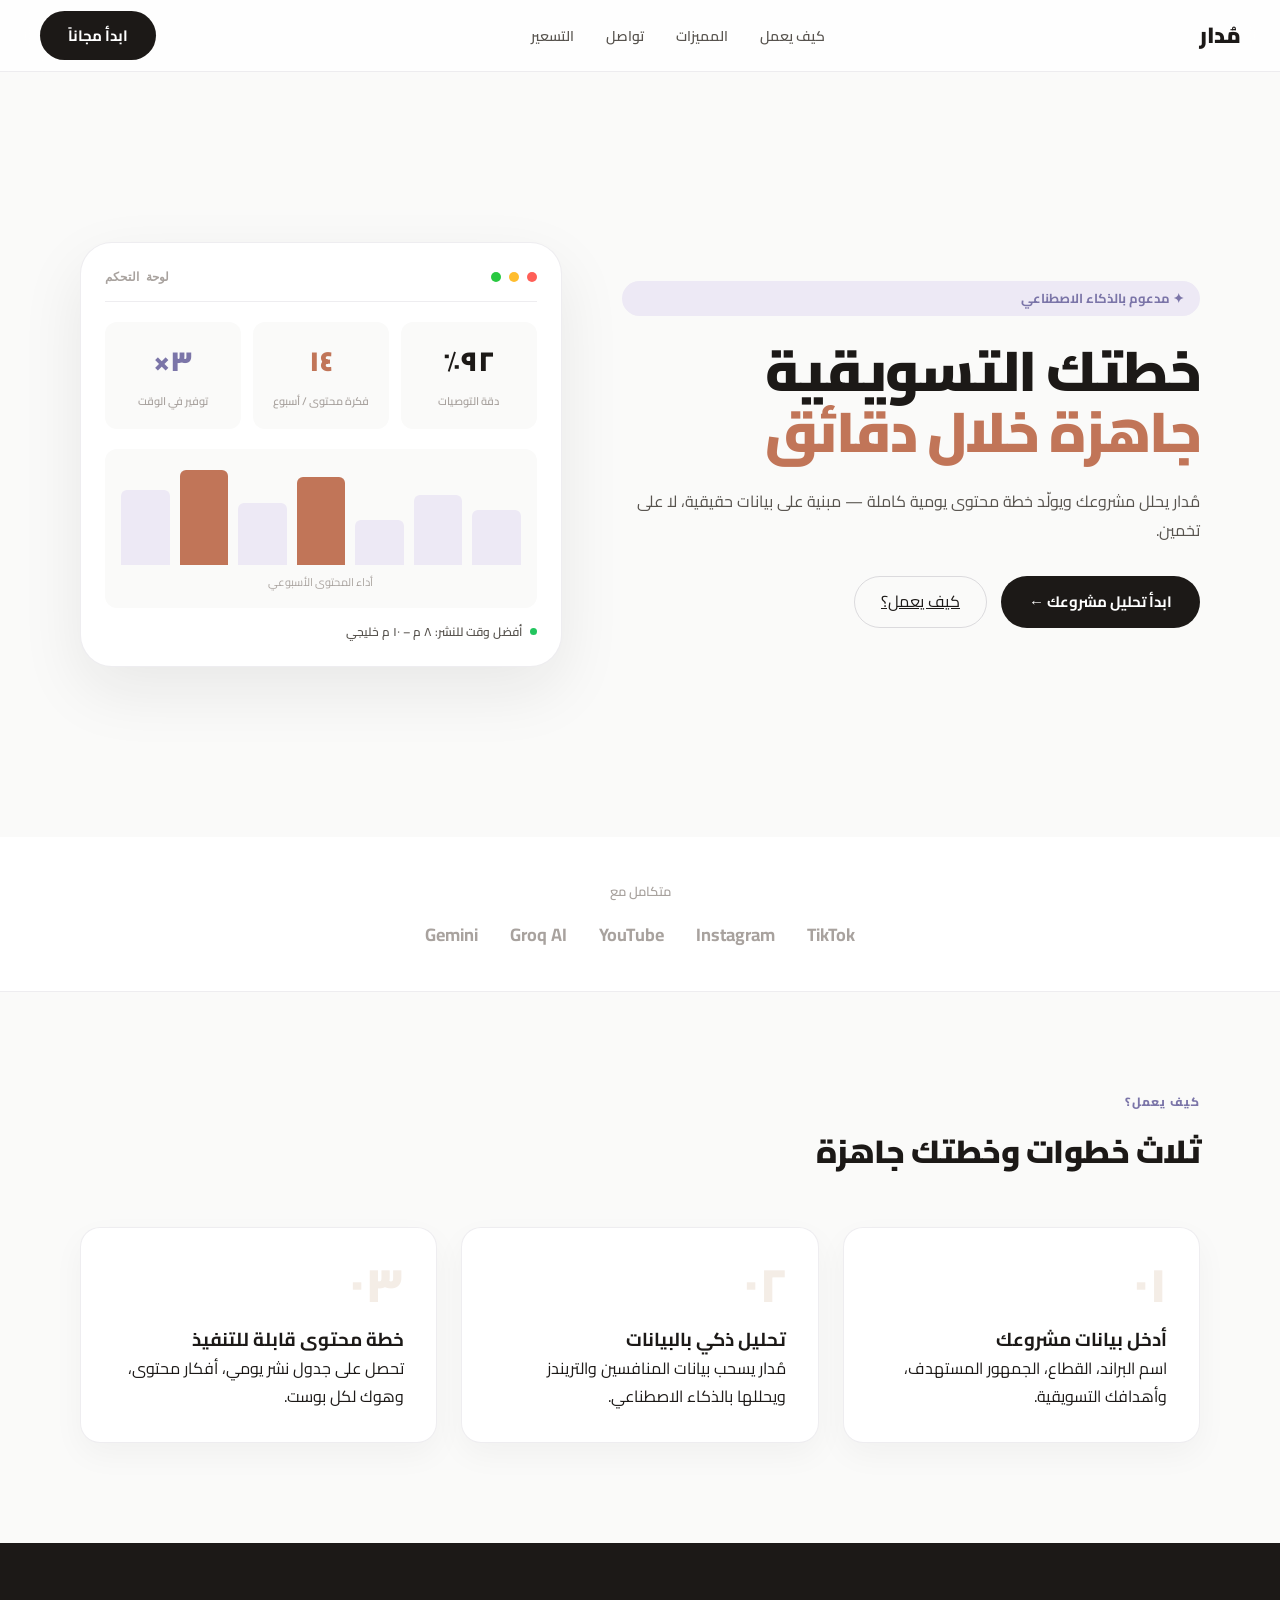
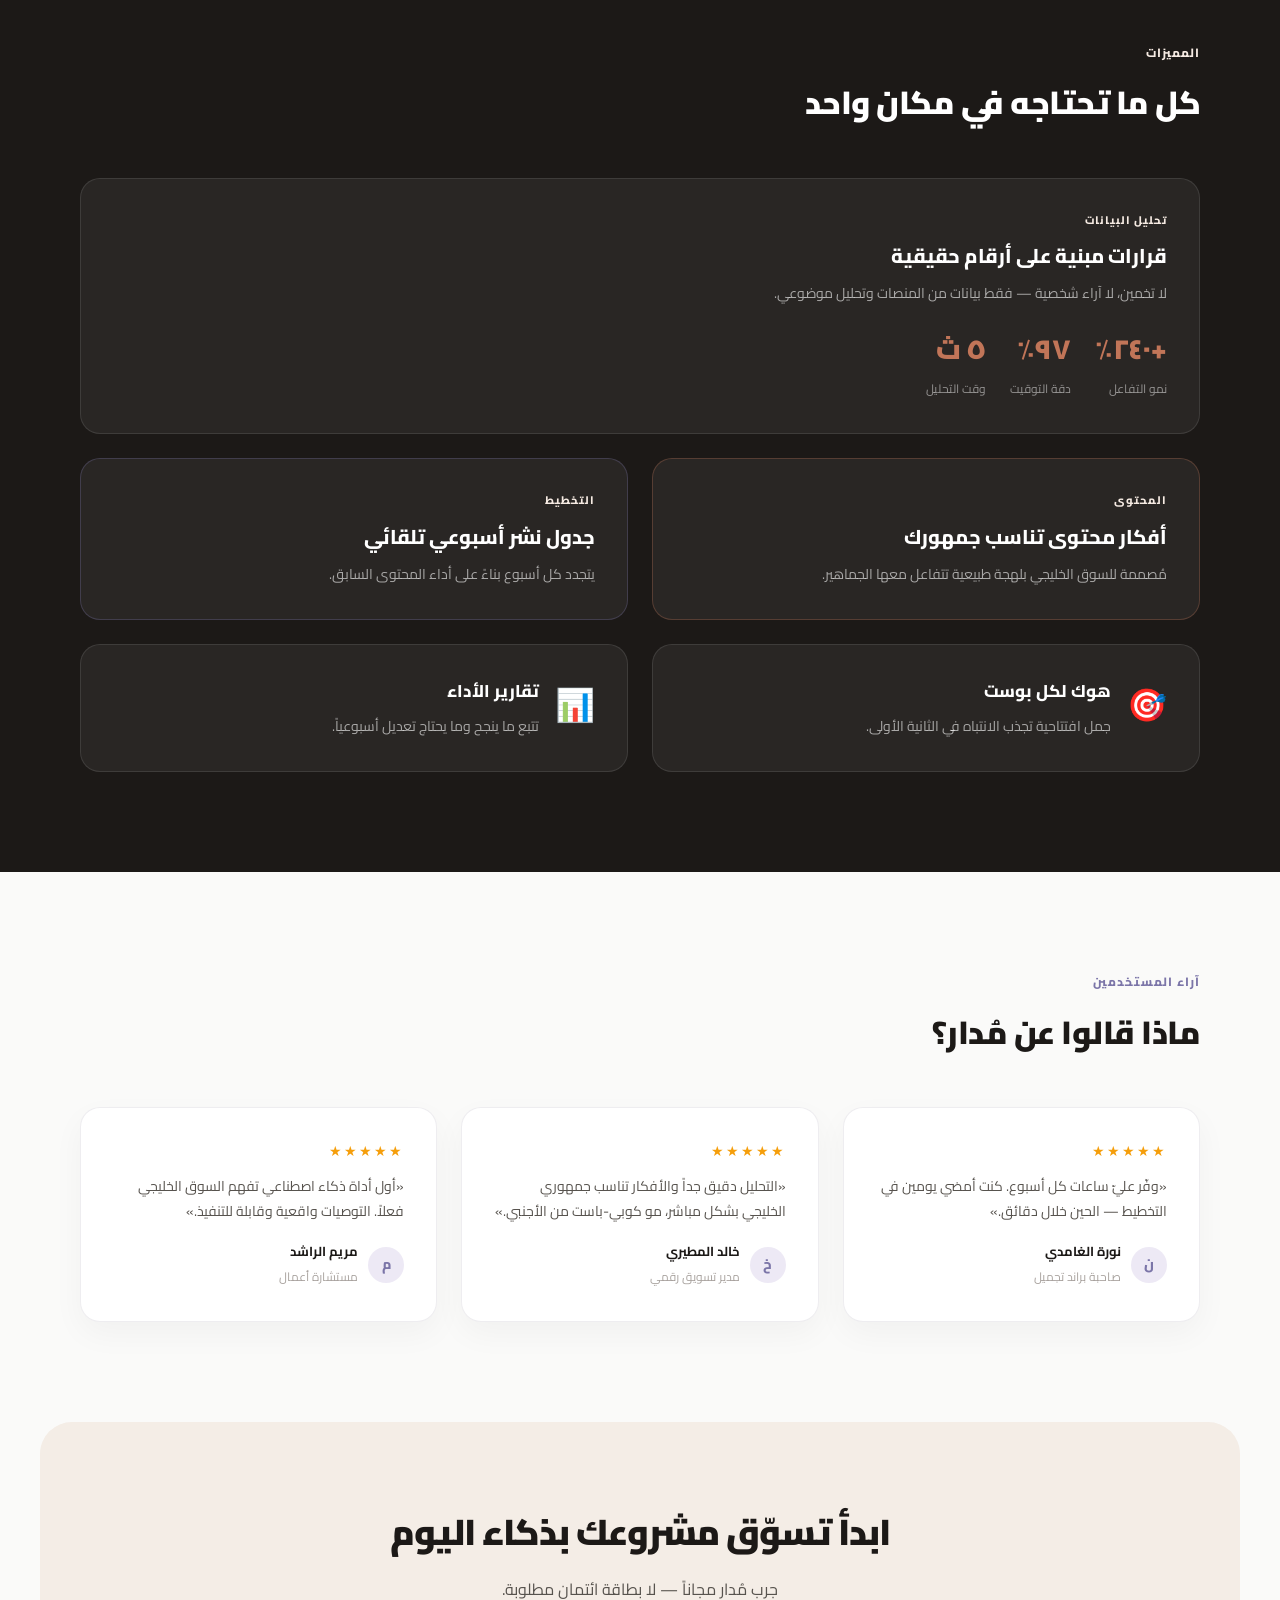
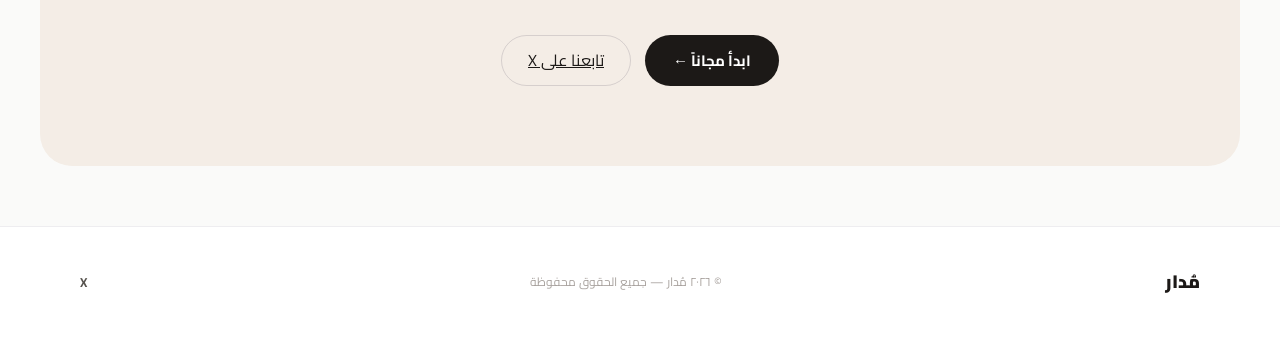
==== commit 725a34de: "feat: redesign landing page with modern app-matching color scheme Co-Authored-By: Claude Sonnet 4.6 " ====
--- a/mudar-platform/index.html
+++ b/mudar-platform/index.html
@@ -4,127 +4,309 @@
   <meta charset="UTF-8">
   <title>مُدار — تسويق يُدار بالبيانات</title>
   <meta name="viewport" content="width=device-width, initial-scale=1.0">
-  <link rel="stylesheet" href="style.css">
+  <meta name="description" content="مُدار يحلل مشروعك ويولّد خطة محتوى يومية كاملة — مبنية على بيانات حقيقية، لا على تخمين.">
+  <link rel="preconnect" href="https://fonts.googleapis.com">
+  <link rel="preconnect" href="https://fonts.gstatic.com" crossorigin>
+  <link href="https://fonts.googleapis.com/css2?family=Cairo:wght@400;600;700;800;900&display=swap" rel="stylesheet">
+  <link rel="stylesheet" href="css/styles.css">
+  <style>
+    /* ── Index-specific overrides ── */
+    .nav-inner { max-width:1200px; margin:0 auto; width:100%; display:flex; align-items:center; justify-content:space-between; }
+    .nav-links { display:flex; list-style:none; gap:32px; }
+    .nav-links a { font-size:14px; font-weight:600; color:var(--t2); text-decoration:none; transition:color .2s; }
+    .nav-links a:hover { color:var(--t1); }
+
+    /* Hero */
+    .hero-content { display:flex; flex-direction:column; justify-content:center; }
+    .hero-actions { display:flex; gap:14px; margin-top:32px; flex-wrap:wrap; }
+
+    /* Mockup */
+    .mockup-bar { display:flex; align-items:center; gap:8px; margin-bottom:20px; padding-bottom:14px; border-bottom:1px solid var(--b1); }
+    .dot { width:10px; height:10px; border-radius:50%; }
+    .dot.r { background:#ff5f57; } .dot.y { background:#ffbd2e; } .dot.g { background:#28c840; }
+    .mockup-title { font-size:12px; font-weight:700; color:var(--t3); margin-right:auto; font-family:var(--mono); }
+    .kpi-row { display:grid; grid-template-columns:1fr 1fr 1fr; gap:12px; margin-bottom:20px; }
+    .kpi { background:var(--bg); border-radius:var(--r-sm); padding:16px; text-align:center; }
+    .kpi-val { display:block; font-size:28px; font-weight:900; color:var(--t1); }
+    .kpi-lbl { font-size:11px; color:var(--t3); font-weight:600; }
+    .kpi-terra .kpi-val { color:var(--terra); }
+    .kpi-purple .kpi-val { color:var(--purple); }
+    .chart-area { background:var(--bg); border-radius:var(--r-sm); padding:16px; margin-bottom:14px; }
+    .chart-bars { display:flex; align-items:flex-end; gap:10px; height:100px; }
+    .bar { flex:1; background:var(--purple-pale); border-radius:6px 6px 0 0; transition:height .6s ease; }
+    .bar.b-terra { background:var(--terra); }
+    .chart-label { font-size:11px; color:var(--t3); text-align:center; margin-top:8px; }
+    .insight-row { display:flex; align-items:center; gap:8px; font-size:12px; color:var(--t2); font-weight:600; }
+    .insight-dot { width:7px; height:7px; border-radius:50%; background:#22c55e; animation:pulse 2s infinite; }
+    @keyframes pulse { 0%,100%{opacity:1} 50%{opacity:.4} }
+
+    /* Logos */
+    .logos-label { font-size:13px; color:var(--t3); font-weight:600; }
+
+    /* Bento */
+    .bento-card { background:rgba(255,255,255,0.06); border:1px solid rgba(255,255,255,0.1); border-radius:var(--r); padding:32px; transition:all .3s; }
+    .bento-card:hover { transform:translateY(-3px); border-color:rgba(255,255,255,0.2); }
+    .bento-tag { font-size:11px; font-weight:800; color:var(--terra-pale); text-transform:uppercase; letter-spacing:1px; margin-bottom:10px; }
+    .bento-card h3 { font-size:20px; font-weight:800; color:#fff; margin-bottom:8px; }
+    .bento-card p { font-size:14px; color:rgba(255,255,255,.6); line-height:1.8; }
+    .bento-metrics { display:flex; gap:24px; margin-top:20px; }
+    .metric span { font-size:28px; font-weight:900; color:var(--terra); display:block; }
+    .metric small { font-size:12px; color:rgba(255,255,255,.5); }
+    .bento-sm { display:flex; gap:16px; align-items:flex-start; }
+    .bento-icon { font-size:32px; flex-shrink:0; }
+    .bento-sm h3 { font-size:17px; }
+    .bento-terra { border-color:rgba(193,117,88,.3); }
+    .bento-purple { border-color:rgba(123,117,168,.3); }
+
+    /* Reviews */
+    .review-stars { color:#F59E0B; font-size:14px; margin-bottom:10px; letter-spacing:2px; }
+    .review-card p { font-size:14px; color:var(--t2); line-height:1.8; margin-bottom:16px; }
+    .reviewer { display:flex; align-items:center; gap:10px; }
+    .reviewer-avatar { width:36px; height:36px; border-radius:50%; background:var(--purple-pale); color:var(--purple); display:flex; align-items:center; justify-content:center; font-weight:800; font-size:14px; }
+    .reviewer strong { display:block; font-size:13px; color:var(--t1); }
+    .reviewer small { font-size:12px; color:var(--t3); }
+
+    /* CTA */
+    .section-cta { background:var(--bg2); border-radius:var(--r-lg); margin:0 40px 60px; }
+    .cta-inner { text-align:center; padding:80px 40px; }
+    .cta-inner h2 { font-size:36px; font-weight:900; color:var(--t1); margin-bottom:12px; letter-spacing:-1px; }
+    .cta-inner p { font-size:16px; color:var(--t2); margin-bottom:32px; }
+    .cta-actions { display:flex; gap:14px; justify-content:center; flex-wrap:wrap; }
+
+    /* Footer */
+    .footer-inner { display:flex; align-items:center; justify-content:space-between; }
+    .footer-logo { font-size:18px; font-weight:900; color:var(--t1); }
+    .footer-copy { font-size:12px; color:var(--t3); }
+    .footer-link { font-size:13px; color:var(--t2); text-decoration:none; font-weight:700; }
+
+    .section-dark .section-label.light { color:var(--terra-pale); }
+    .section-dark .section-title.light { color:#fff; }
+
+    @media(max-width:900px) {
+      .hero-actions { flex-direction:column; align-items:stretch; }
+      .kpi-row { grid-template-columns:1fr; }
+      .bento-metrics { flex-direction:column; gap:12px; }
+      .section-cta { margin:0 16px 40px; border-radius:var(--r); }
+      .cta-inner { padding:48px 24px; }
+      .cta-inner h2 { font-size:26px; }
+      .footer-inner { flex-direction:column; gap:12px; }
+      .nav-links { display:none; }
+    }
+  </style>
 </head>
 
 <body>
 
-  <!-- NAVBAR -->
-  <nav class="navbar">
-    <h1 class="logo">مُدار</h1>
-
-    <ul class="nav-menu">
-      <li><a href="#about">عن مُدار</a></li>
-      <li><a href="#how">كيف يعمل</a></li>
-      <li><a href="#features">المميزات</a></li>
-      <li><a href="#contact">تواصل معنا</a></li>
-      <li><a href="pricing.html">التسعير</a></li>
-    </ul>
-
-    <a href="login.html" class="start-btn">ابدأ</a>
+  <!-- NAV -->
+  <nav class="nav">
+    <div class="nav-inner">
+      <a href="#" class="nav-logo">مُدار</a>
+      <ul class="nav-links">
+        <li><a href="#how">كيف يعمل</a></li>
+        <li><a href="#features">المميزات</a></li>
+        <li><a href="#contact">تواصل</a></li>
+        <li><a href="pricing.html">التسعير</a></li>
+      </ul>
+      <a href="login.html" class="nav-cta">ابدأ مجاناً</a>
+    </div>
   </nav>
 
   <!-- HERO -->
   <section class="hero">
-    <div class="hero-card">
-      <span class="badge">AI Marketing Advisor</span>
-
-      <h2>
-        منصة ذكية تساعدك
-        <span>تسوق مشروعك بذكاء</span>
-      </h2>
-
-      <p>
-        مُدار يحلل مشروعك، جمهورك، وأهدافك، ثم يعطيك توصيات تسويقية واضحة
-        مبنية على البيانات بدل التخمين.
+    <div class="hero-content">
+      <span class="hero-badge">✦ مدعوم بالذكاء الاصطناعي</span>
+      <h1>
+        خطتك التسويقية<br>
+        <span class="accent-terra">جاهزة خلال دقائق</span>
+      </h1>
+      <p class="hero-sub">
+        مُدار يحلل مشروعك ويولّد خطة محتوى يومية كاملة — مبنية على بيانات حقيقية،
+        لا على تخمين.
       </p>
-
-      <a href="login.html" class="cta">ابدأ تحليل مشروعك ←</a>
-    </div>
-  </section>
-
-  <!-- ABOUT -->
-  <section id="about" class="section">
-    <div class="section-card">
-      <h2>عن مُدار</h2>
-      <p>
-        مُدار هو مستشارك التسويقي الذكي، يساعدك على فهم مشروعك
-        وتحويل بياناتك إلى قرارات واضحة وخطة تسويق قابلة للتنفيذ.
-      </p>
-      <p>
-        نؤمن أن كل مشروع يحتاج إلى تحليل حقيقي، لذلك يعتمد مُدار على البيانات
-        لبناء توصيات دقيقة ومناسبة لهوية البراند.
-      </p>
-    </div>
-  </section>
-
-  <!-- HOW -->
+      <div class="hero-actions">
+        <a href="login.html" class="btn-primary">ابدأ تحليل مشروعك ←</a>
+        <a href="#how" class="btn-ghost">كيف يعمل؟</a>
+      </div>
+    </div>
+
+    <!-- Dashboard mockup -->
+    <div class="hero-mockup">
+      <div class="mockup-bar">
+        <span class="dot r"></span><span class="dot y"></span><span class="dot g"></span>
+        <span class="mockup-title">لوحة التحكم</span>
+      </div>
+      <div class="mockup-body">
+        <div class="kpi-row">
+          <div class="kpi">
+            <span class="kpi-val">٩٢٪</span>
+            <span class="kpi-lbl">دقة التوصيات</span>
+          </div>
+          <div class="kpi kpi-terra">
+            <span class="kpi-val">١٤</span>
+            <span class="kpi-lbl">فكرة محتوى / أسبوع</span>
+          </div>
+          <div class="kpi kpi-purple">
+            <span class="kpi-val">٣×</span>
+            <span class="kpi-lbl">توفير في الوقت</span>
+          </div>
+        </div>
+        <div class="chart-area">
+          <div class="chart-bars">
+            <div class="bar" style="height:55%"></div>
+            <div class="bar" style="height:70%"></div>
+            <div class="bar" style="height:45%"></div>
+            <div class="bar b-terra" style="height:88%"></div>
+            <div class="bar" style="height:62%"></div>
+            <div class="bar b-terra" style="height:95%"></div>
+            <div class="bar" style="height:75%"></div>
+          </div>
+          <div class="chart-label">أداء المحتوى الأسبوعي</div>
+        </div>
+        <div class="insight-row">
+          <span class="insight-dot"></span>
+          أفضل وقت للنشر: ٨ م – ١٠ م خليجي
+        </div>
+      </div>
+    </div>
+  </section>
+
+  <!-- LOGOS STRIP -->
+  <div class="logos-strip">
+    <span class="logos-label">متكامل مع</span>
+    <div class="logos-row">
+      <span class="logo-chip">TikTok</span>
+      <span class="logo-chip">Instagram</span>
+      <span class="logo-chip">YouTube</span>
+      <span class="logo-chip">Groq AI</span>
+      <span class="logo-chip">Gemini</span>
+    </div>
+  </div>
+
+  <!-- HOW IT WORKS -->
   <section id="how" class="section">
-    <div class="section-card">
-      <h2>كيف يعمل مُدار؟</h2>
-
-      <div class="grid">
-        <div class="card">
-          <span class="card-number">01</span>
-          <h3>أدخل معلوماتك</h3>
-          <p>أضف بيانات مشروعك، القطاع، والجمهور المستهدف.</p>
-        </div>
-
-        <div class="card">
-          <span class="card-number">02</span>
-          <h3>تحليل ذكي</h3>
-          <p>مُدار يحلل المعلومات ويربطها بأهدافك التسويقية.</p>
-        </div>
-
-        <div class="card">
-          <span class="card-number">03</span>
-          <h3>توصيات جاهزة</h3>
-          <p>تحصل على خطة تسويقية واضحة وقابلة للتنفيذ.</p>
-        </div>
-      </div>
-    </div>
-  </section>
-
-  <!-- FEATURES -->
-  <section id="features" class="section">
-    <div class="section-card">
-      <h2>المميزات</h2>
-
-      <div class="grid">
-        <div class="card">
-          <h3>تحليل مبني على البيانات</h3>
-          <p>يساعدك على فهم الاتجاه بدل الاعتماد على التخمين.</p>
-        </div>
-
-        <div class="card">
-          <h3>تجربة استخدام بسيطة</h3>
-          <p>تدخل معلومات قليلة وتحصل على تصور تسويقي واضح.</p>
-        </div>
-
-        <div class="card">
-          <h3>توصيات قابلة للتنفيذ</h3>
-          <p>يعطيك خطوات عملية تساعدك تبدأ مباشرة.</p>
-        </div>
-      </div>
-    </div>
-  </section>
-
-  <!-- CONTACT -->
-  <section id="contact" class="section">
-    <div class="section-card contact-card">
-      <h2>تواصل معنا</h2>
-      <p>نسعد بتواصلك معنا عبر منصة اكس.</p>
-
-      <div class="contact-links">
-        <a href="https://x.com/MudarMarketing/status/2050679453198524696?s=20" target="_blank">X</a>
+    <div class="container">
+      <p class="section-label">كيف يعمل؟</p>
+      <h2 class="section-title">ثلاث خطوات وخطتك جاهزة</h2>
+      <div class="steps-grid">
+        <div class="step-card fade-in">
+          <div class="step-num">٠١</div>
+          <h3>أدخل بيانات مشروعك</h3>
+          <p>اسم البراند، القطاع، الجمهور المستهدف، وأهدافك التسويقية.</p>
+        </div>
+        <div class="step-card fade-in">
+          <div class="step-num">٠٢</div>
+          <h3>تحليل ذكي بالبيانات</h3>
+          <p>مُدار يسحب بيانات المنافسين والتريندز ويحللها بالذكاء الاصطناعي.</p>
+        </div>
+        <div class="step-card fade-in">
+          <div class="step-num">٠٣</div>
+          <h3>خطة محتوى قابلة للتنفيذ</h3>
+          <p>تحصل على جدول نشر يومي، أفكار محتوى، وهوك لكل بوست.</p>
+        </div>
+      </div>
+    </div>
+  </section>
+
+  <!-- FEATURES BENTO -->
+  <section id="features" class="section section-dark">
+    <div class="container">
+      <p class="section-label light">المميزات</p>
+      <h2 class="section-title light">كل ما تحتاجه في مكان واحد</h2>
+      <div class="bento">
+        <div class="bento-card bento-wide">
+          <div class="bento-tag">تحليل البيانات</div>
+          <h3>قرارات مبنية على أرقام حقيقية</h3>
+          <p>لا تخمين، لا آراء شخصية — فقط بيانات من المنصات وتحليل موضوعي.</p>
+          <div class="bento-metrics">
+            <div class="metric"><span>+٢٤٠٪</span><small>نمو التفاعل</small></div>
+            <div class="metric"><span>٩٧٪</span><small>دقة التوقيت</small></div>
+            <div class="metric"><span>٥ ث</span><small>وقت التحليل</small></div>
+          </div>
+        </div>
+        <div class="bento-card bento-terra">
+          <div class="bento-tag">المحتوى</div>
+          <h3>أفكار محتوى تناسب جمهورك</h3>
+          <p>مُصممة للسوق الخليجي بلهجة طبيعية تتفاعل معها الجماهير.</p>
+        </div>
+        <div class="bento-card bento-purple">
+          <div class="bento-tag">التخطيط</div>
+          <h3>جدول نشر أسبوعي تلقائي</h3>
+          <p>يتجدد كل أسبوع بناءً على أداء المحتوى السابق.</p>
+        </div>
+        <div class="bento-card bento-sm">
+          <div class="bento-icon">🎯</div>
+          <div><h3>هوك لكل بوست</h3><p>جمل افتتاحية تجذب الانتباه في الثانية الأولى.</p></div>
+        </div>
+        <div class="bento-card bento-sm">
+          <div class="bento-icon">📊</div>
+          <div><h3>تقارير الأداء</h3><p>تتبع ما ينجح وما يحتاج تعديل أسبوعياً.</p></div>
+        </div>
+      </div>
+    </div>
+  </section>
+
+  <!-- SOCIAL PROOF -->
+  <section class="section">
+    <div class="container">
+      <p class="section-label">آراء المستخدمين</p>
+      <h2 class="section-title">ماذا قالوا عن مُدار؟</h2>
+      <div class="reviews-grid">
+        <div class="review-card fade-in">
+          <div class="review-stars">★★★★★</div>
+          <p>«وفّر عليّ ساعات كل أسبوع. كنت أمضي يومين في التخطيط — الحين خلال دقائق.»</p>
+          <div class="reviewer">
+            <div class="reviewer-avatar">ن</div>
+            <div><strong>نورة الغامدي</strong><small>صاحبة براند تجميل</small></div>
+          </div>
+        </div>
+        <div class="review-card fade-in">
+          <div class="review-stars">★★★★★</div>
+          <p>«التحليل دقيق جداً والأفكار تناسب جمهوري الخليجي بشكل مباشر، مو كوبي-باست من الأجنبي.»</p>
+          <div class="reviewer">
+            <div class="reviewer-avatar">خ</div>
+            <div><strong>خالد المطيري</strong><small>مدير تسويق رقمي</small></div>
+          </div>
+        </div>
+        <div class="review-card fade-in">
+          <div class="review-stars">★★★★★</div>
+          <p>«أول أداة ذكاء اصطناعي تفهم السوق الخليجي فعلاً. التوصيات واقعية وقابلة للتنفيذ.»</p>
+          <div class="reviewer">
+            <div class="reviewer-avatar">م</div>
+            <div><strong>مريم الراشد</strong><small>مستشارة أعمال</small></div>
+          </div>
+        </div>
+      </div>
+    </div>
+  </section>
+
+  <!-- CTA -->
+  <section id="contact" class="section-cta">
+    <div class="cta-inner">
+      <h2>ابدأ تسوّق مشروعك بذكاء اليوم</h2>
+      <p>جرب مُدار مجاناً — لا بطاقة ائتمان مطلوبة.</p>
+      <div class="cta-actions">
+        <a href="login.html" class="btn-cta">ابدأ مجاناً ←</a>
+        <a href="https://x.com/MudarMarketing" target="_blank" class="btn-outline-light">تابعنا على X</a>
       </div>
     </div>
   </section>
 
   <!-- FOOTER -->
   <footer class="footer">
-    <p>© 2026 مُدار — جميع الحقوق محفوظة</p>
+    <div class="container footer-inner">
+      <span class="footer-logo">مُدار</span>
+      <span class="footer-copy">© ٢٠٢٦ مُدار — جميع الحقوق محفوظة</span>
+      <a href="https://x.com/MudarMarketing" target="_blank" class="footer-link">X</a>
+    </div>
   </footer>
+
+  <script>
+    // Scroll fade-in
+    const obs = new IntersectionObserver(els => {
+      els.forEach(el => { if (el.isIntersecting) { el.target.classList.add('visible'); } });
+    }, { threshold: 0.15 });
+    document.querySelectorAll('.fade-in').forEach(el => obs.observe(el));
+  </script>
 
 </body>
 </html>
--- a/mudar-platform/css/styles.css
+++ b/mudar-platform/css/styles.css
@@ -0,0 +1,188 @@
+@import url('https://fonts.googleapis.com/css2?family=Plus+Jakarta+Sans:wght@400;500;600;700&family=Cairo:wght@400;500;600;700;800;900&display=swap');
+@import url('https://fonts.googleapis.com/css2?family=DM+Mono:wght@400;500&display=swap');
+
+:root {
+  /* Brand Palette */
+  --purple:       #7B75A8;
+  --purple-dark:  #5c5782;
+  --purple-pale:  #EDE9F5;
+  --terra:        #C17558;
+  --terra-dark:   #9A5C43;
+  --terra-pale:   #F6EBE3;
+  --dark:         #2A2140;
+  --dark2:        #1E1833;
+
+  /* Surfaces - Clean Minimal */
+  --bg:           #FAFAF9; /* Ultra clean minimal background */
+  --bg2:          #F4EDE6; /* Original cream for accents */
+  --bg3:          #EDE9F5;
+  --surface:      #FFFFFF;
+  --b1:           rgba(42,33,64,0.08);
+  --b2:           rgba(42,33,64,0.15);
+
+  /* Text */
+  --t1:           #1C1917; /* Off-black */
+  --t2:           #57534E; /* Dark grey */
+  --t3:           #A8A29E; /* Light grey */
+  
+  /* Legacy aliases for compatibility */
+  --text: var(--t1); --text2: var(--t2); --muted: var(--t3); --border: var(--b1);
+  --acc: var(--purple); --acc2: var(--dark);
+  --green: var(--terra); --green-dark: var(--terra-dark); --green-bg: var(--terra-pale);
+  --amber: #F59E0B; --red: #ef4444;
+
+  --font: 'Cairo', sans-serif;
+  --mono: 'DM Mono', monospace;
+  --r: 20px; 
+  --r-sm: 12px;
+  --r-lg: 32px;
+  --shadow: 0 12px 32px rgba(28,25,23,0.04);
+  --shadow-hover: 0 24px 64px rgba(28,25,23,0.08);
+}
+
+*, *::before, *::after { box-sizing: border-box; margin: 0; padding: 0; }
+html { scroll-behavior: smooth; }
+body {
+  font-family: var(--font);
+  background: var(--bg);
+  color: var(--t1);
+  direction: rtl;
+  min-height: 100vh;
+  line-height: 1.7;
+  -webkit-font-smoothing: antialiased;
+}
+
+/* ── NAV ── */
+.nav, .navbar {
+  background: rgba(255,255,255,0.8);
+  backdrop-filter: blur(20px); -webkit-backdrop-filter: blur(20px);
+  border-bottom: 1px solid var(--b1);
+  padding: 0 40px; height: 72px;
+  display: flex; align-items: center; justify-content: space-between;
+  position: sticky; top: 0; z-index: 200;
+}
+.brand, .nav-logo { 
+  display: flex; align-items: center; gap: 6px; cursor: pointer; text-decoration: none; 
+  font-size: 22px; font-weight: 900; color: var(--t1); letter-spacing: -0.5px;
+}
+.nav-menu { display: flex; list-style: none; gap: 36px; }
+.nav-menu a { font-size: 15px; font-weight: 600; color: var(--t2); text-decoration: none; transition: color .2s; }
+.nav-menu a:hover { color: var(--t1); }
+
+/* ── BUTTONS ── */
+button, .btn-primary, .btn-green, .btn-terra, .btn-cta, .start-btn, .nav-cta {
+  display: inline-flex; align-items: center; justify-content: center; gap: 8px;
+  background: var(--t1); color: #fff;
+  border: none; border-radius: 50px;
+  padding: 12px 28px;
+  font-family: var(--font); font-size: 15px; font-weight: 700;
+  cursor: pointer; transition: all .3s cubic-bezier(0.25, 0.46, 0.45, 0.94);
+  text-decoration: none; white-space: nowrap;
+}
+button:hover, .btn-primary:hover, .btn-green:hover, .btn-terra:hover, .btn-cta:hover, .start-btn:hover, .nav-cta:hover { 
+  transform: translateY(-2px); box-shadow: 0 8px 24px rgba(28,25,23,0.15); 
+}
+
+.btn-navy, .btn-navy-lg {
+  background: var(--dark); color: #fff;
+}
+.btn-green, .btn-terra {
+  background: var(--terra); color: #fff;
+}
+.btn-ghost, .btn-outline-light {
+  background: transparent; color: var(--t1);
+  border: 1px solid var(--b2); border-radius: 50px;
+  padding: 11px 26px; box-shadow: none;
+}
+.btn-ghost:hover { border-color: var(--t1); background: var(--surface); transform: translateY(-1px); }
+
+/* ── CARD ── */
+.card, .demo-card, .step-card, .b-card, .review-card, .metric-card, .day-card, .strategy-card {
+  background: var(--surface);
+  border: 1px solid var(--b1);
+  border-radius: var(--r);
+  padding: 32px;
+  box-shadow: var(--shadow);
+  transition: all .3s ease;
+}
+.card:hover, .step-card:hover, .b-card:hover { box-shadow: var(--shadow-hover); transform: translateY(-3px); }
+.card-sm { padding: 20px; border-radius: var(--r-sm); }
+
+/* ── INPUTS ── */
+.input, .demo-input {
+  width: 100%;
+  background: var(--bg);
+  border: 1px solid var(--b2);
+  border-radius: var(--r-sm);
+  padding: 14px 18px;
+  font-family: var(--font); font-size: 15px; color: var(--t1);
+  outline: none; transition: all .2s;
+}
+.input:focus, .demo-input:focus { border-color: var(--purple); background: var(--surface); box-shadow: 0 0 0 4px var(--purple-pale); }
+.input::placeholder { color: var(--t3); }
+
+/* ── LAYOUT & TYPOGRAPHY ── */
+.section-title, .s-h2, .b-h3, .cta-h2 { font-size: 32px; font-weight: 900; color: var(--t1); margin-bottom: 16px; letter-spacing: -0.5px; }
+.section-label, .s-pill { font-size: 12px; font-weight: 800; color: var(--purple); text-transform: uppercase; letter-spacing: 1px; margin-bottom: 12px; }
+.muted, .text-muted, .hero-sub, .s-sub, .b-p { color: var(--t2); font-size: 16px; line-height: 1.8; }
+
+/* ── HERO ── */
+.hero { max-width: 1200px; margin: 0 auto; padding: 100px 40px; display: grid; grid-template-columns: 1.2fr 1fr; gap: 60px; align-items: center; min-height: 85vh; }
+.hero h1 { font-size: 56px; font-weight: 900; line-height: 1.1; color: var(--t1); margin-bottom: 24px; letter-spacing: -1.5px; }
+.hero-badge { display: inline-flex; background: var(--purple-pale); color: var(--purple); border-radius: 50px; padding: 6px 16px; font-size: 13px; font-weight: 700; margin-bottom: 24px; }
+.accent-terra { color: var(--terra); }
+
+/* ── BADGES & CHIPS ── */
+.badge { display: inline-flex; border-radius: 50px; padding: 4px 12px; font-size: 12px; font-weight: 700; }
+.badge-purple { background: var(--bg3); color: var(--purple); }
+.badge-green { background: var(--terra-pale); color: var(--terra-dark); }
+.badge-navy { background: var(--bg2); color: var(--t1); }
+.chip { display: inline-flex; background: var(--surface); border: 1px solid var(--b1); border-radius: 50px; padding: 8px 16px; font-size: 14px; font-weight: 600; cursor: pointer; transition: all .2s; }
+.chip:hover { border-color: var(--purple); color: var(--purple); }
+.chip.selected { background: var(--t1); color: #fff; border-color: var(--t1); }
+
+/* ── TABS ── */
+.tabs-nav { background: var(--surface); border-bottom: 1px solid var(--b1); display: flex; padding: 0 40px; overflow-x: auto; position: sticky; top: 72px; z-index: 100; }
+.tab-btn { border: none; background: transparent; padding: 20px 24px; font-family: var(--font); font-size: 15px; font-weight: 700; color: var(--t3); cursor: pointer; border-bottom: 3px solid transparent; transition: all .2s; }
+.tab-btn:hover { color: var(--t1); }
+.tab-btn.active { color: var(--t1); border-bottom-color: var(--t1); }
+.tab-panel { display: none; } .tab-panel.active { display: block; animation: fadeIn 0.4s ease; }
+
+/* ── TABLES ── */
+.data-table { width: 100%; border-collapse: collapse; }
+.data-table th { background: var(--bg); color: var(--t2); font-size: 12px; padding: 16px; text-align: right; border-bottom: 1px solid var(--b1); }
+.data-table td { padding: 16px; border-bottom: 1px solid var(--b1); font-size: 14px; }
+
+/* ── ANIMATIONS ── */
+@keyframes fadeIn { from { opacity: 0; transform: translateY(10px); } to { opacity: 1; transform: translateY(0); } }
+.fade-in { animation: fadeIn .6s ease both; }
+
+/* ── UTILS ── */
+.grid-2 { display: grid; grid-template-columns: 1fr 1fr; gap: 24px; }
+.grid-3 { display: grid; grid-template-columns: 1fr 1fr 1fr; gap: 24px; }
+.container { max-width: 1200px; margin: 0 auto; padding: 0 40px; }
+.section { padding: 100px 0; }
+.section-dark { background: var(--t1); color: #fff; }
+.section-dark .section-title { color: #fff; }
+.section-dark .section-label { color: var(--terra-pale); }
+.section-dark .card { background: rgba(255,255,255,0.05); border-color: rgba(255,255,255,0.1); color: #fff; }
+
+/* ── SPECIFIC ELEMENTS FROM INDEX ── */
+.hero-mockup { position: relative; background: var(--surface); border: 1px solid var(--b1); border-radius: var(--r-lg); padding: 24px; box-shadow: var(--shadow-hover); }
+.logos-strip { padding: 40px; text-align: center; border-bottom: 1px solid var(--b1); background: var(--surface); }
+.logos-row { display: flex; justify-content: center; gap: 32px; margin-top: 16px; flex-wrap: wrap; }
+.logo-chip { font-family: var(--font-en); font-weight: 700; color: var(--t3); font-size: 18px; }
+.steps-grid { display: grid; grid-template-columns: 1fr 1fr 1fr; gap: 24px; margin-top: 48px; }
+.step-num { font-size: 48px; font-weight: 900; color: var(--bg2); margin-bottom: 16px; line-height: 1; }
+.bento { display: grid; grid-template-columns: 1fr 1fr; gap: 24px; margin-top: 48px; }
+.bento-wide { grid-column: 1 / -1; }
+.reviews-grid { display: grid; grid-template-columns: 1fr 1fr 1fr; gap: 24px; margin-top: 48px; }
+.footer { background: var(--surface); border-top: 1px solid var(--b1); padding: 40px; text-align: center; }
+
+/* ── RESPONSIVE ── */
+@media (max-width: 900px) {
+  .hero { grid-template-columns: 1fr; padding: 60px 24px; text-align: center; }
+  .grid-2, .grid-3, .steps-grid, .bento, .reviews-grid { grid-template-columns: 1fr; }
+  .nav, .navbar { padding: 0 20px; }
+  .nav-menu { display: none; }
+}
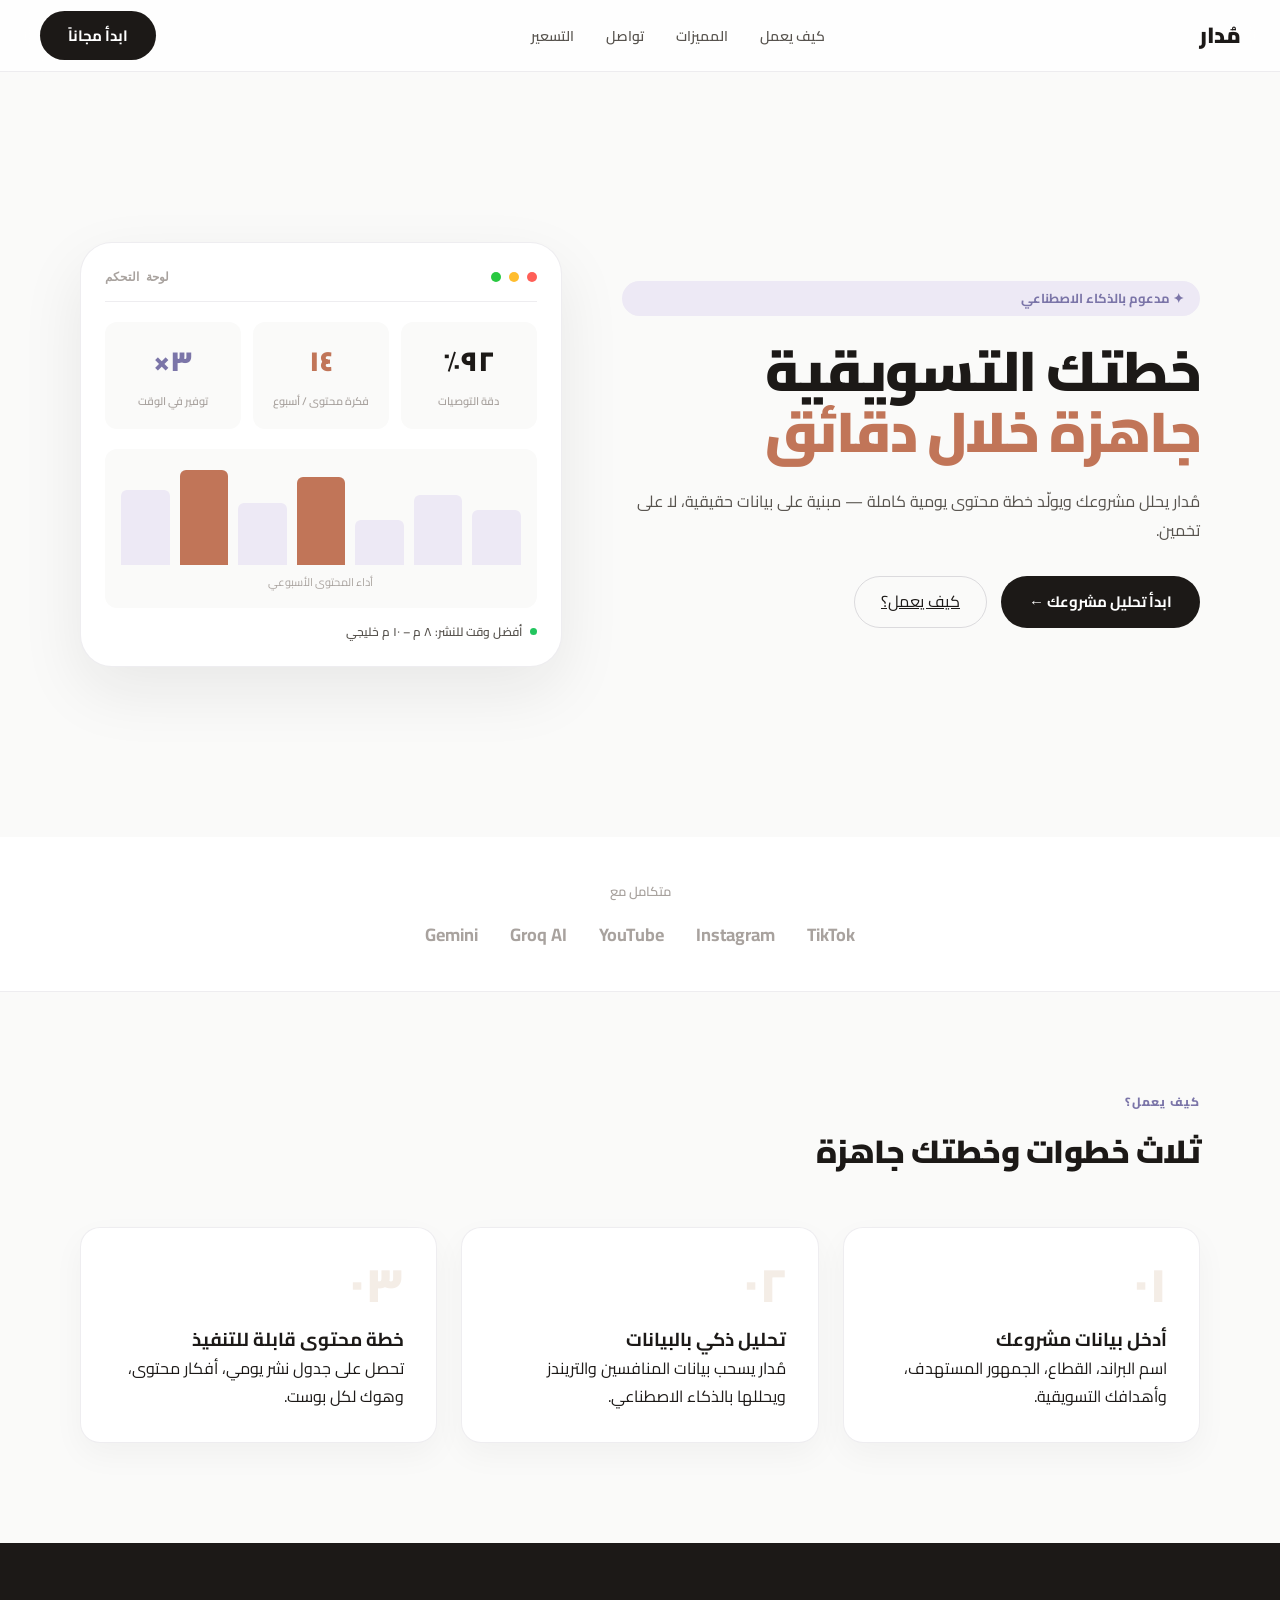
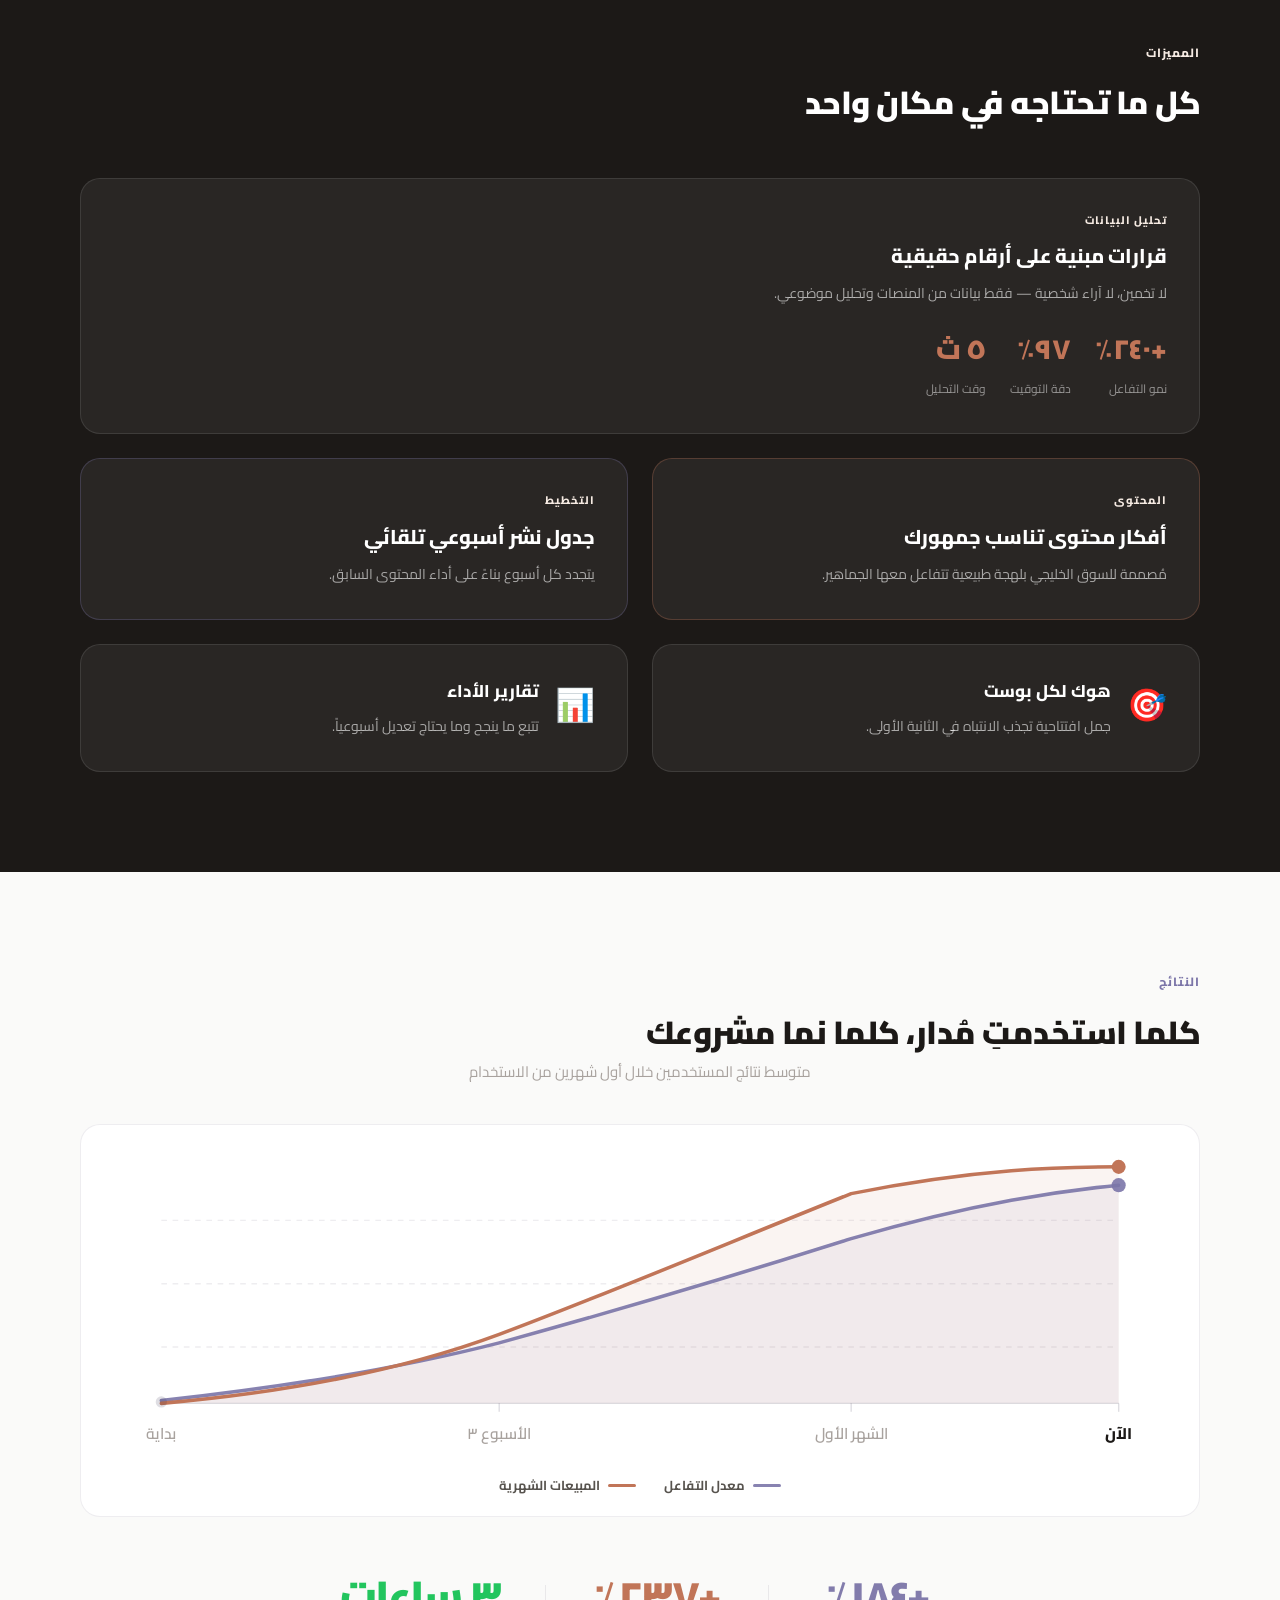
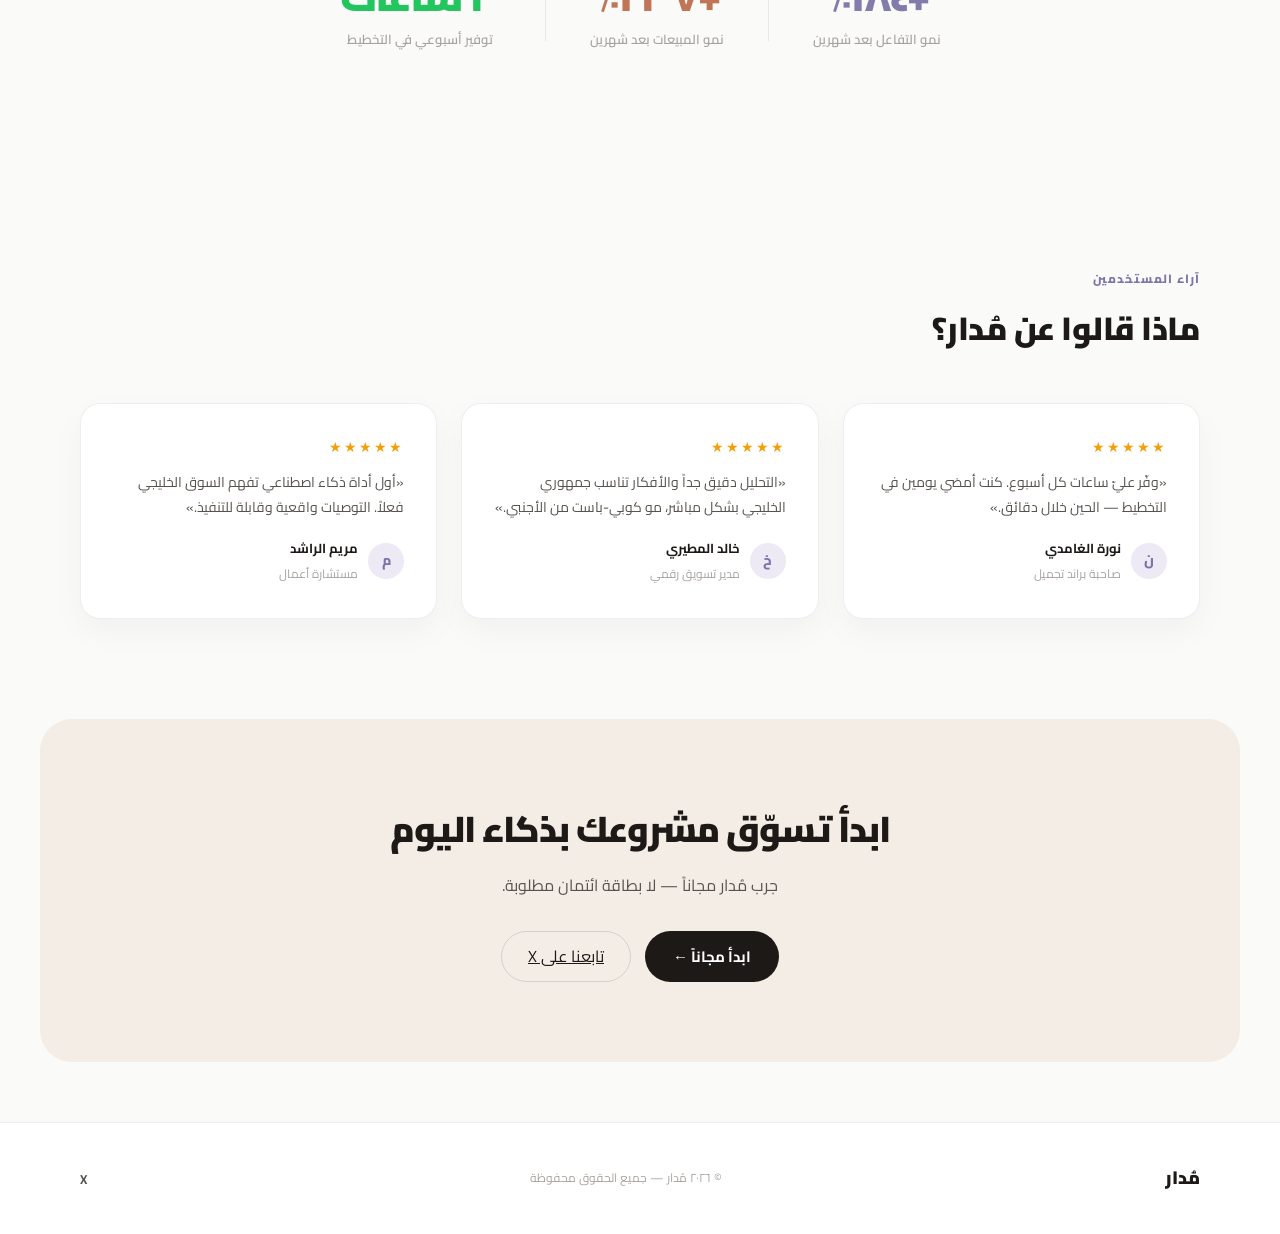
==== commit ebbac7f8: "feat: add growth chart section to landing page Animated SVG line chart showing engagement and sales " ====
--- a/mudar-platform/index.html
+++ b/mudar-platform/index.html
@@ -82,6 +82,26 @@
     .section-dark .section-label.light { color:var(--terra-pale); }
     .section-dark .section-title.light { color:#fff; }
 
+    /* ── Growth chart section ── */
+    .growth-subtitle { font-size:15px; color:var(--t3); text-align:center; margin-top:-16px; margin-bottom:40px; }
+    .growth-chart-box {
+      background:var(--surface); border:1px solid var(--b1); border-radius:var(--r);
+      padding:32px 24px 20px; margin-bottom:40px;
+    }
+    .growth-svg { width:100%; height:auto; display:block; }
+    .growth-line { stroke-dasharray:950; stroke-dashoffset:950; }
+    .growth-chart-box.visible .growth-eng  { animation:drawChart 2s ease 0.15s forwards; }
+    .growth-chart-box.visible .growth-sales { animation:drawChart 2s ease 0.45s forwards; }
+    @keyframes drawChart { to { stroke-dashoffset:0; } }
+    .growth-legend { display:flex; gap:28px; justify-content:center; margin-top:14px; }
+    .gl-item { display:flex; align-items:center; gap:8px; font-size:13px; font-weight:700; color:var(--t2); }
+    .gl-line { width:28px; height:3px; border-radius:2px; flex-shrink:0; }
+    .growth-stats { display:flex; align-items:center; justify-content:center; flex-wrap:wrap; }
+    .gs-item { text-align:center; padding:16px 44px; }
+    .gs-val { font-size:42px; font-weight:900; letter-spacing:-2px; display:block; line-height:1.1; margin-bottom:6px; }
+    .gs-label { font-size:13px; color:var(--t3); font-weight:600; }
+    .gs-divider { width:1px; height:56px; background:var(--b1); flex-shrink:0; }
+
     @media(max-width:900px) {
       .hero-actions { flex-direction:column; align-items:stretch; }
       .kpi-row { grid-template-columns:1fr; }
@@ -91,6 +111,9 @@
       .cta-inner h2 { font-size:26px; }
       .footer-inner { flex-direction:column; gap:12px; }
       .nav-links { display:none; }
+      .gs-item { padding:16px 24px; }
+      .gs-val { font-size:32px; }
+      .gs-divider { display:none; }
     }
   </style>
 </head>
@@ -245,6 +268,81 @@
     </div>
   </section>
 
+  <!-- GROWTH CHART -->
+  <section class="section">
+    <div class="container">
+      <p class="section-label">النتائج</p>
+      <h2 class="section-title">كلما استخدمتِ مُدار، كلما نما مشروعك</h2>
+      <p class="growth-subtitle">متوسط نتائج المستخدمين خلال أول شهرين من الاستخدام</p>
+
+      <div class="growth-chart-box fade-in">
+        <svg class="growth-svg" viewBox="0 0 760 215" xmlns="http://www.w3.org/2000/svg" aria-hidden="true">
+          <!-- Grid -->
+          <line x1="40" y1="45"  x2="720" y2="45"  stroke="var(--b1)" stroke-width="1" stroke-dasharray="4 4"/>
+          <line x1="40" y1="90"  x2="720" y2="90"  stroke="var(--b1)" stroke-width="1" stroke-dasharray="4 4"/>
+          <line x1="40" y1="135" x2="720" y2="135" stroke="var(--b1)" stroke-width="1" stroke-dasharray="4 4"/>
+          <line x1="40" y1="175" x2="720" y2="175" stroke="var(--b2)" stroke-width="1"/>
+          <!-- Milestone ticks -->
+          <line x1="280" y1="175" x2="280" y2="181" stroke="var(--b2)" stroke-width="1"/>
+          <line x1="530" y1="175" x2="530" y2="181" stroke="var(--b2)" stroke-width="1"/>
+          <line x1="720" y1="175" x2="720" y2="181" stroke="var(--b2)" stroke-width="1"/>
+          <!-- Area fills -->
+          <path d="M40,173 C130,163 210,150 280,132 C360,110 445,85 530,58 C620,32 680,24 720,20 L720,175 L40,175 Z"
+                fill="rgba(123,117,168,.08)"/>
+          <path d="M40,175 C130,167 210,152 280,126 C360,96 445,60 530,26 C620,8 680,7 720,7 L720,175 L40,175 Z"
+                fill="rgba(193,117,88,.08)"/>
+          <!-- Engagement line -->
+          <path class="growth-line growth-eng"
+                d="M40,173 C130,163 210,150 280,132 C360,110 445,85 530,58 C620,32 680,24 720,20"
+                fill="none" stroke="rgba(123,117,168,.9)" stroke-width="2.5"
+                stroke-linecap="round" stroke-linejoin="round"/>
+          <!-- Sales line -->
+          <path class="growth-line growth-sales"
+                d="M40,175 C130,167 210,152 280,126 C360,96 445,60 530,26 C620,8 680,7 720,7"
+                fill="none" stroke="var(--terra)" stroke-width="2.5"
+                stroke-linecap="round" stroke-linejoin="round"/>
+          <!-- End dots -->
+          <circle cx="720" cy="20" r="5" fill="rgba(123,117,168,.9)"/>
+          <circle cx="720" cy="7"  r="5" fill="var(--terra)"/>
+          <!-- Start dot -->
+          <circle cx="40" cy="174" r="4" fill="var(--b2)"/>
+          <!-- X labels -->
+          <text x="40"  y="200" font-size="11" fill="var(--t3)" font-family="Cairo,sans-serif" text-anchor="middle" font-weight="600">بداية</text>
+          <text x="280" y="200" font-size="11" fill="var(--t3)" font-family="Cairo,sans-serif" text-anchor="middle" font-weight="600">الأسبوع ٣</text>
+          <text x="530" y="200" font-size="11" fill="var(--t3)" font-family="Cairo,sans-serif" text-anchor="middle" font-weight="600">الشهر الأول</text>
+          <text x="720" y="200" font-size="11" fill="var(--t1)" font-family="Cairo,sans-serif" text-anchor="middle" font-weight="800">الآن</text>
+        </svg>
+        <div class="growth-legend">
+          <div class="gl-item">
+            <div class="gl-line" style="background:rgba(123,117,168,.9)"></div>
+            معدل التفاعل
+          </div>
+          <div class="gl-item">
+            <div class="gl-line" style="background:var(--terra)"></div>
+            المبيعات الشهرية
+          </div>
+        </div>
+      </div>
+
+      <div class="growth-stats fade-in">
+        <div class="gs-item">
+          <span class="gs-val" style="color:rgba(123,117,168,.95)">+١٨٤٪</span>
+          <span class="gs-label">نمو التفاعل بعد شهرين</span>
+        </div>
+        <div class="gs-divider"></div>
+        <div class="gs-item">
+          <span class="gs-val" style="color:var(--terra)">+٢٣٧٪</span>
+          <span class="gs-label">نمو المبيعات بعد شهرين</span>
+        </div>
+        <div class="gs-divider"></div>
+        <div class="gs-item">
+          <span class="gs-val" style="color:#22c55e">٣ ساعات</span>
+          <span class="gs-label">توفير أسبوعي في التخطيط</span>
+        </div>
+      </div>
+    </div>
+  </section>
+
   <!-- SOCIAL PROOF -->
   <section class="section">
     <div class="container">
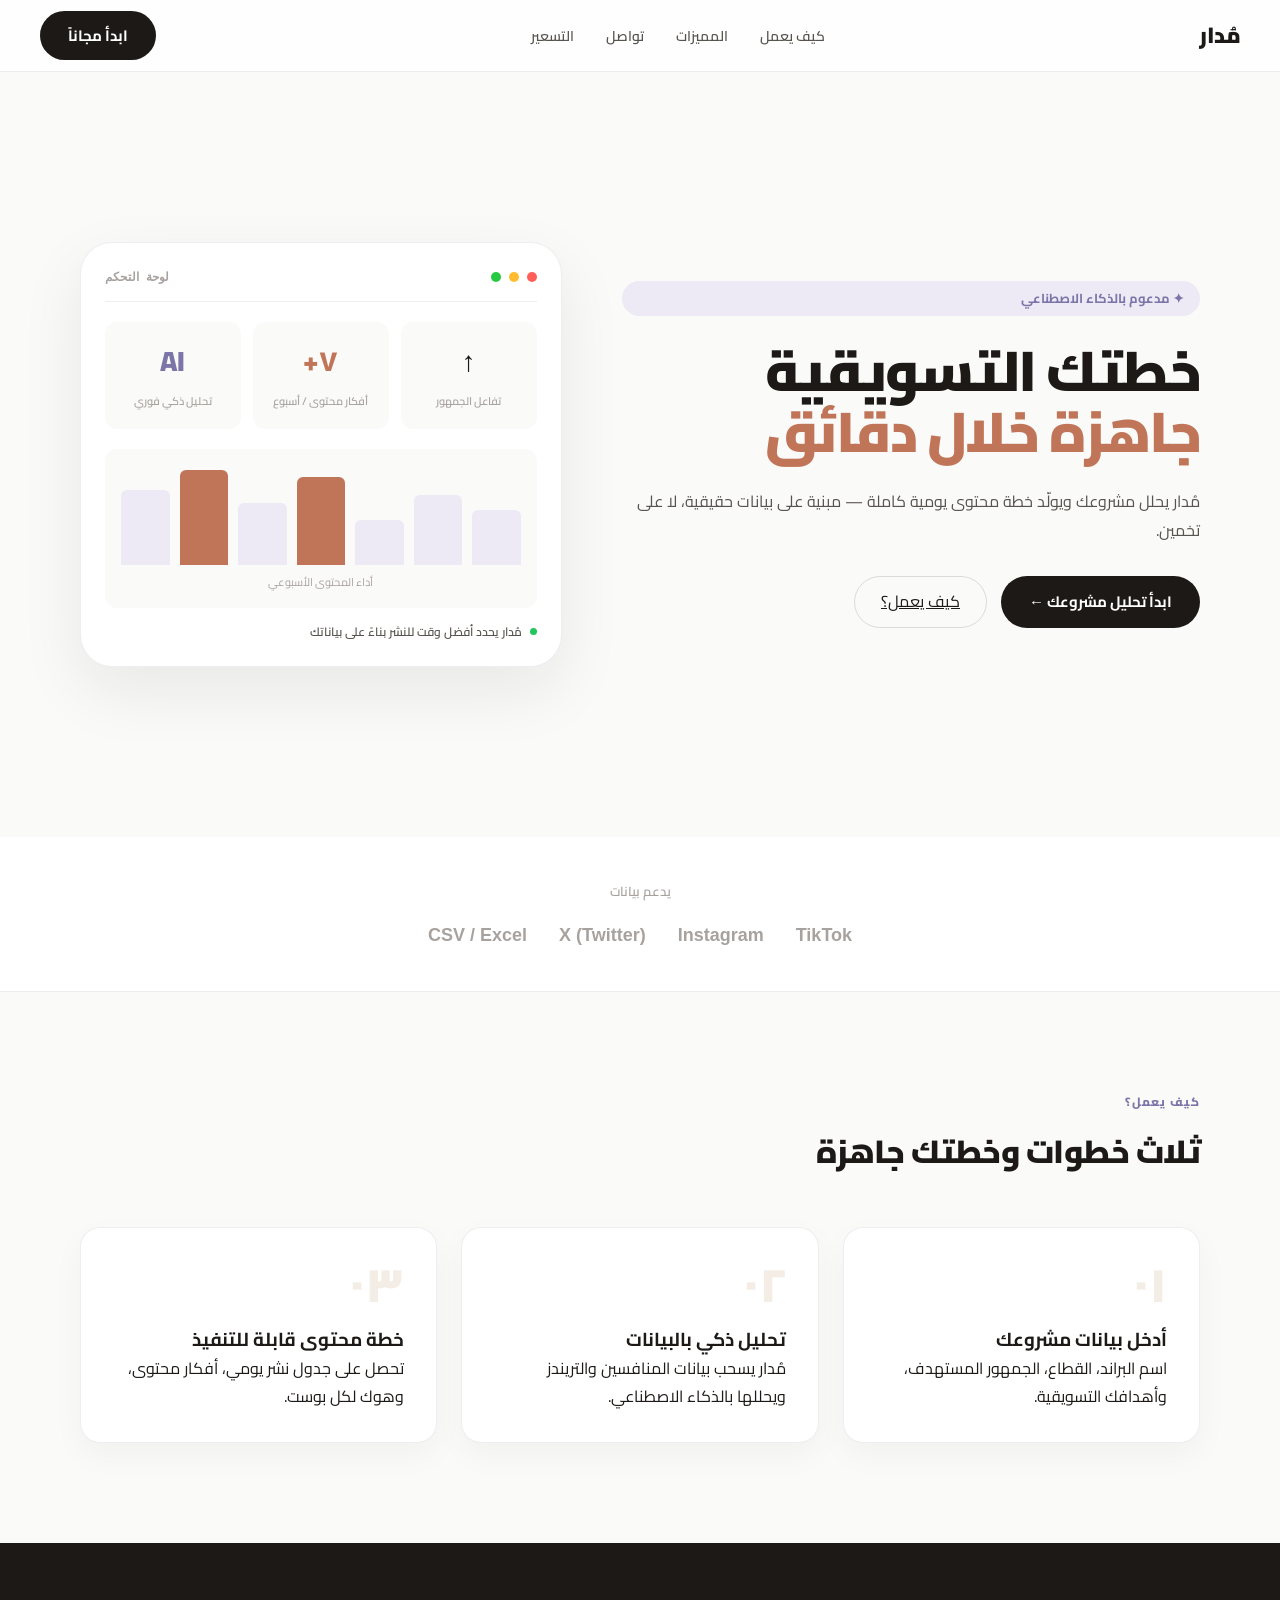
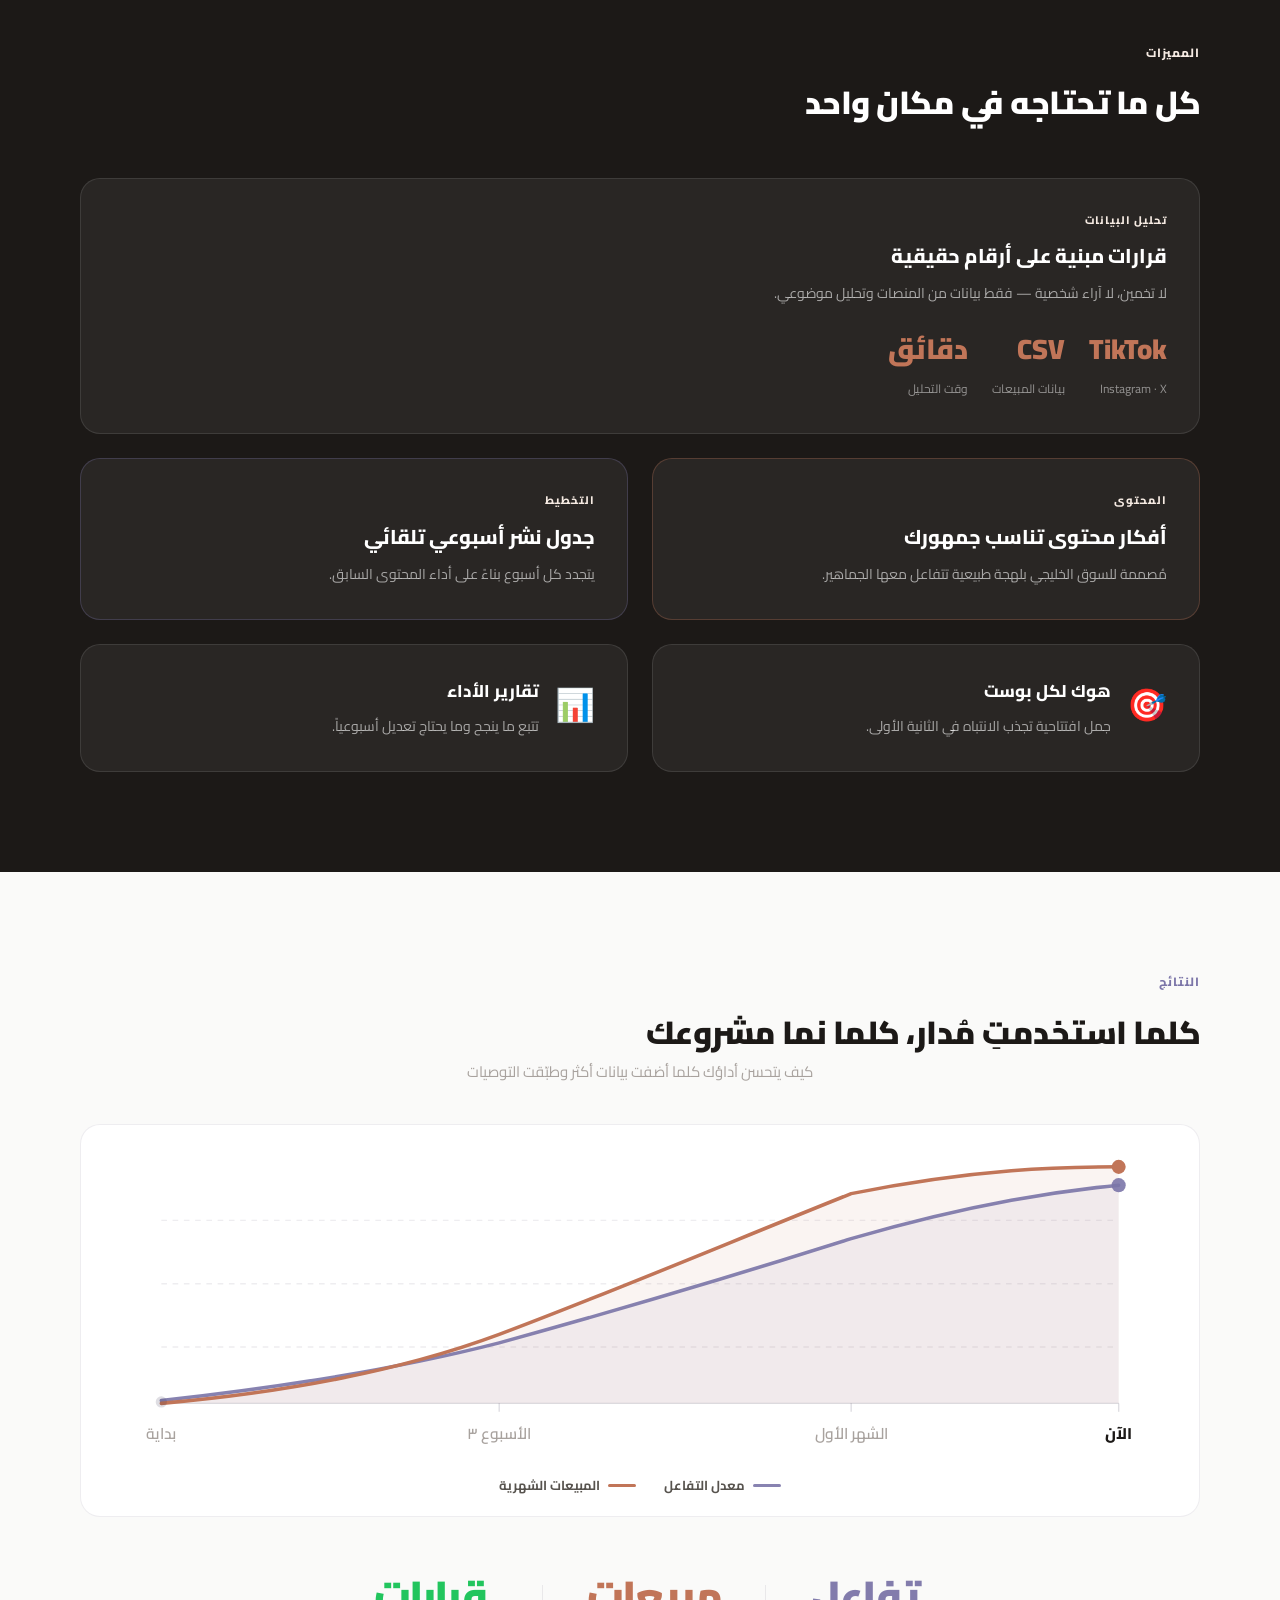
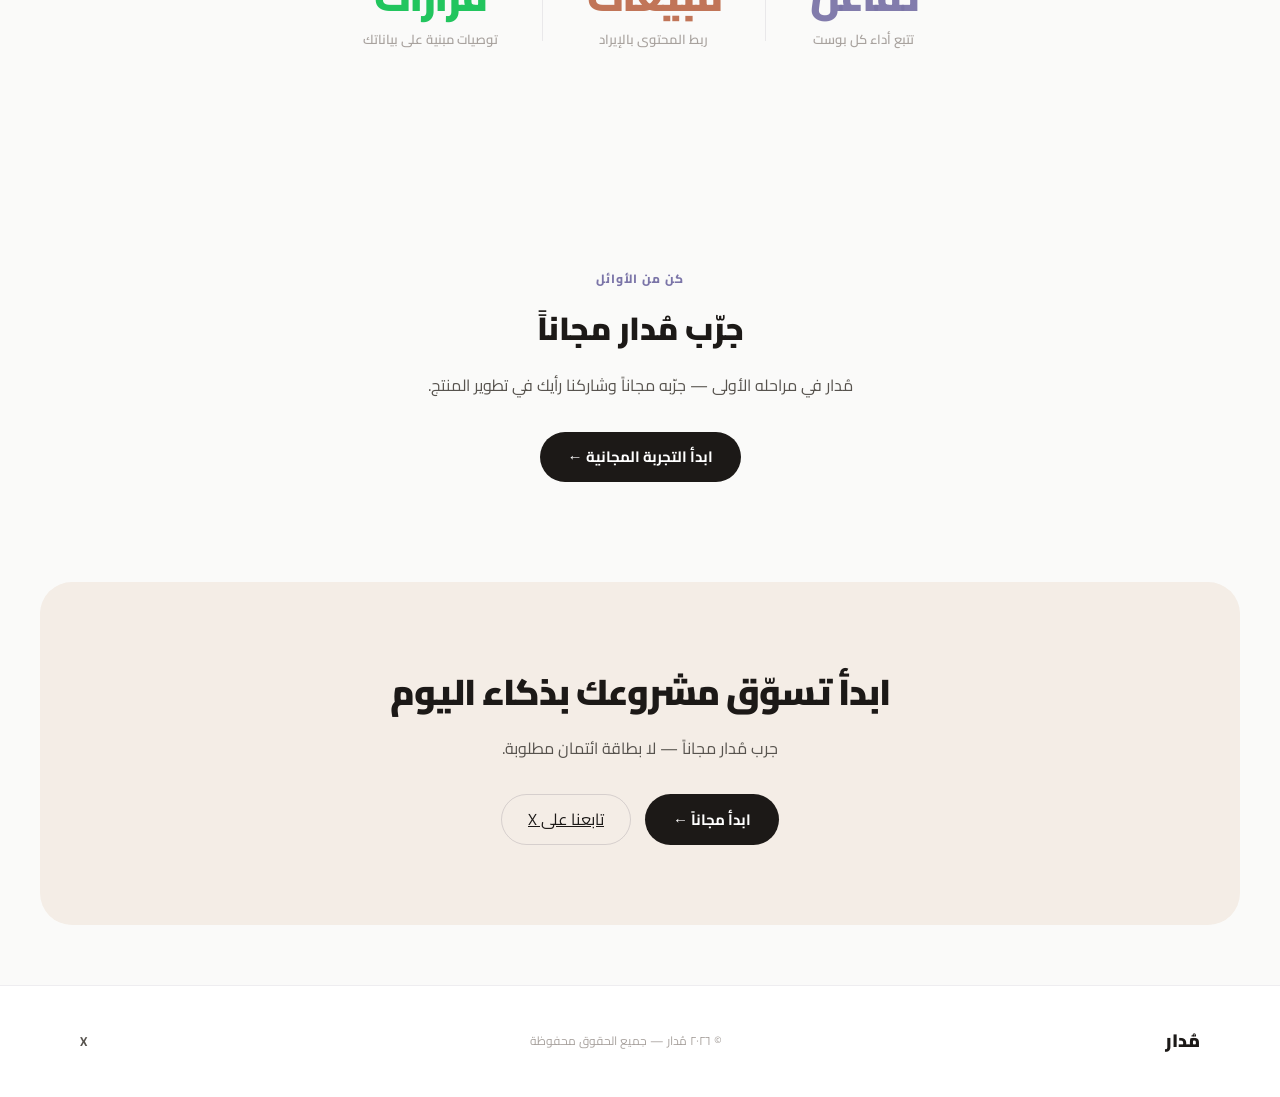
==== commit c35cb4c7: "fix: remove false claims from landing page - Logos strip: remove YouTube (unsupported), Groq/Gemini " ====
--- a/mudar-platform/index.html
+++ b/mudar-platform/index.html
@@ -161,16 +161,16 @@
       <div class="mockup-body">
         <div class="kpi-row">
           <div class="kpi">
-            <span class="kpi-val">٩٢٪</span>
-            <span class="kpi-lbl">دقة التوصيات</span>
+            <span class="kpi-val">↑</span>
+            <span class="kpi-lbl">تفاعل الجمهور</span>
           </div>
           <div class="kpi kpi-terra">
-            <span class="kpi-val">١٤</span>
-            <span class="kpi-lbl">فكرة محتوى / أسبوع</span>
+            <span class="kpi-val">٧+</span>
+            <span class="kpi-lbl">أفكار محتوى / أسبوع</span>
           </div>
           <div class="kpi kpi-purple">
-            <span class="kpi-val">٣×</span>
-            <span class="kpi-lbl">توفير في الوقت</span>
+            <span class="kpi-val">AI</span>
+            <span class="kpi-lbl">تحليل ذكي فوري</span>
           </div>
         </div>
         <div class="chart-area">
@@ -187,7 +187,7 @@
         </div>
         <div class="insight-row">
           <span class="insight-dot"></span>
-          أفضل وقت للنشر: ٨ م – ١٠ م خليجي
+          مُدار يحدد أفضل وقت للنشر بناءً على بياناتك
         </div>
       </div>
     </div>
@@ -195,13 +195,12 @@
 
   <!-- LOGOS STRIP -->
   <div class="logos-strip">
-    <span class="logos-label">متكامل مع</span>
+    <span class="logos-label">يدعم بيانات</span>
     <div class="logos-row">
       <span class="logo-chip">TikTok</span>
       <span class="logo-chip">Instagram</span>
-      <span class="logo-chip">YouTube</span>
-      <span class="logo-chip">Groq AI</span>
-      <span class="logo-chip">Gemini</span>
+      <span class="logo-chip">X (Twitter)</span>
+      <span class="logo-chip">CSV / Excel</span>
     </div>
   </div>
 
@@ -241,9 +240,9 @@
           <h3>قرارات مبنية على أرقام حقيقية</h3>
           <p>لا تخمين، لا آراء شخصية — فقط بيانات من المنصات وتحليل موضوعي.</p>
           <div class="bento-metrics">
-            <div class="metric"><span>+٢٤٠٪</span><small>نمو التفاعل</small></div>
-            <div class="metric"><span>٩٧٪</span><small>دقة التوقيت</small></div>
-            <div class="metric"><span>٥ ث</span><small>وقت التحليل</small></div>
+            <div class="metric"><span>TikTok</span><small>Instagram · X</small></div>
+            <div class="metric"><span>CSV</span><small>بيانات المبيعات</small></div>
+            <div class="metric"><span>دقائق</span><small>وقت التحليل</small></div>
           </div>
         </div>
         <div class="bento-card bento-terra">
@@ -273,7 +272,7 @@
     <div class="container">
       <p class="section-label">النتائج</p>
       <h2 class="section-title">كلما استخدمتِ مُدار، كلما نما مشروعك</h2>
-      <p class="growth-subtitle">متوسط نتائج المستخدمين خلال أول شهرين من الاستخدام</p>
+      <p class="growth-subtitle">كيف يتحسن أداؤك كلما أضفت بيانات أكثر وطبّقت التوصيات</p>
 
       <div class="growth-chart-box fade-in">
         <svg class="growth-svg" viewBox="0 0 760 215" xmlns="http://www.w3.org/2000/svg" aria-hidden="true">
@@ -326,18 +325,18 @@
 
       <div class="growth-stats fade-in">
         <div class="gs-item">
-          <span class="gs-val" style="color:rgba(123,117,168,.95)">+١٨٤٪</span>
-          <span class="gs-label">نمو التفاعل بعد شهرين</span>
+          <span class="gs-val" style="color:rgba(123,117,168,.95)">تفاعل</span>
+          <span class="gs-label">تتبع أداء كل بوست</span>
         </div>
         <div class="gs-divider"></div>
         <div class="gs-item">
-          <span class="gs-val" style="color:var(--terra)">+٢٣٧٪</span>
-          <span class="gs-label">نمو المبيعات بعد شهرين</span>
+          <span class="gs-val" style="color:var(--terra)">مبيعات</span>
+          <span class="gs-label">ربط المحتوى بالإيراد</span>
         </div>
         <div class="gs-divider"></div>
         <div class="gs-item">
-          <span class="gs-val" style="color:#22c55e">٣ ساعات</span>
-          <span class="gs-label">توفير أسبوعي في التخطيط</span>
+          <span class="gs-val" style="color:#22c55e">قرارات</span>
+          <span class="gs-label">توصيات مبنية على بياناتك</span>
         </div>
       </div>
     </div>
@@ -345,35 +344,13 @@
 
   <!-- SOCIAL PROOF -->
   <section class="section">
-    <div class="container">
-      <p class="section-label">آراء المستخدمين</p>
-      <h2 class="section-title">ماذا قالوا عن مُدار؟</h2>
-      <div class="reviews-grid">
-        <div class="review-card fade-in">
-          <div class="review-stars">★★★★★</div>
-          <p>«وفّر عليّ ساعات كل أسبوع. كنت أمضي يومين في التخطيط — الحين خلال دقائق.»</p>
-          <div class="reviewer">
-            <div class="reviewer-avatar">ن</div>
-            <div><strong>نورة الغامدي</strong><small>صاحبة براند تجميل</small></div>
-          </div>
-        </div>
-        <div class="review-card fade-in">
-          <div class="review-stars">★★★★★</div>
-          <p>«التحليل دقيق جداً والأفكار تناسب جمهوري الخليجي بشكل مباشر، مو كوبي-باست من الأجنبي.»</p>
-          <div class="reviewer">
-            <div class="reviewer-avatar">خ</div>
-            <div><strong>خالد المطيري</strong><small>مدير تسويق رقمي</small></div>
-          </div>
-        </div>
-        <div class="review-card fade-in">
-          <div class="review-stars">★★★★★</div>
-          <p>«أول أداة ذكاء اصطناعي تفهم السوق الخليجي فعلاً. التوصيات واقعية وقابلة للتنفيذ.»</p>
-          <div class="reviewer">
-            <div class="reviewer-avatar">م</div>
-            <div><strong>مريم الراشد</strong><small>مستشارة أعمال</small></div>
-          </div>
-        </div>
-      </div>
+    <div class="container" style="text-align:center">
+      <p class="section-label">كن من الأوائل</p>
+      <h2 class="section-title">جرّب مُدار مجاناً</h2>
+      <p style="font-size:16px;color:var(--t2);max-width:480px;margin:0 auto 32px;line-height:1.8">
+        مُدار في مراحله الأولى — جرّبه مجاناً وشاركنا رأيك في تطوير المنتج.
+      </p>
+      <a href="login.html" class="btn-primary" style="display:inline-flex">ابدأ التجربة المجانية ←</a>
     </div>
   </section>
 
--- a/mudar-platform/css/styles.css
+++ b/mudar-platform/css/styles.css
@@ -31,8 +31,9 @@
   --green: var(--terra); --green-dark: var(--terra-dark); --green-bg: var(--terra-pale);
   --amber: #F59E0B; --red: #ef4444;
 
-  --font: 'Cairo', sans-serif;
-  --mono: 'DM Mono', monospace;
+  --font:    'Cairo', sans-serif;
+  --font-en: 'Plus Jakarta Sans', sans-serif;
+  --mono:    'DM Mono', monospace;
   --r: 20px; 
   --r-sm: 12px;
   --r-lg: 32px;
@@ -42,6 +43,8 @@
 
 *, *::before, *::after { box-sizing: border-box; margin: 0; padding: 0; }
 html { scroll-behavior: smooth; }
+/* iOS smooth scroll on all scrollable areas */
+* { -webkit-overflow-scrolling: touch; }
 body {
   font-family: var(--font);
   background: var(--bg);
@@ -79,8 +82,11 @@
   cursor: pointer; transition: all .3s cubic-bezier(0.25, 0.46, 0.45, 0.94);
   text-decoration: none; white-space: nowrap;
 }
-button:hover, .btn-primary:hover, .btn-green:hover, .btn-terra:hover, .btn-cta:hover, .start-btn:hover, .nav-cta:hover { 
-  transform: translateY(-2px); box-shadow: 0 8px 24px rgba(28,25,23,0.15); 
+button:hover, .btn-primary:hover, .btn-green:hover, .btn-terra:hover, .btn-cta:hover, .start-btn:hover, .nav-cta:hover {
+  transform: translateY(-2px); box-shadow: 0 8px 24px rgba(28,25,23,0.15);
+}
+button:active, .btn-primary:active, .btn-cta:active, .start-btn:active, .nav-cta:active {
+  transform: translateY(0); box-shadow: none;
 }
 
 .btn-navy, .btn-navy-lg {
@@ -118,7 +124,8 @@
   font-family: var(--font); font-size: 15px; color: var(--t1);
   outline: none; transition: all .2s;
 }
-.input:focus, .demo-input:focus { border-color: var(--purple); background: var(--surface); box-shadow: 0 0 0 4px var(--purple-pale); }
+.input:focus, .demo-input:focus,
+.input:focus-visible, .demo-input:focus-visible { border-color: var(--purple); background: var(--surface); box-shadow: 0 0 0 4px var(--purple-pale); }
 .input::placeholder { color: var(--t3); }
 
 /* ── LAYOUT & TYPOGRAPHY ── */
@@ -165,7 +172,7 @@
 .section-dark { background: var(--t1); color: #fff; }
 .section-dark .section-title { color: #fff; }
 .section-dark .section-label { color: var(--terra-pale); }
-.section-dark .card { background: rgba(255,255,255,0.05); border-color: rgba(255,255,255,0.1); color: #fff; }
+.section-dark .card { background: rgba(255,255,255,0.08); border-color: rgba(255,255,255,0.12); color: #fff; }
 
 /* ── SPECIFIC ELEMENTS FROM INDEX ── */
 .hero-mockup { position: relative; background: var(--surface); border: 1px solid var(--b1); border-radius: var(--r-lg); padding: 24px; box-shadow: var(--shadow-hover); }
@@ -185,4 +192,21 @@
   .grid-2, .grid-3, .steps-grid, .bento, .reviews-grid { grid-template-columns: 1fr; }
   .nav, .navbar { padding: 0 20px; }
   .nav-menu { display: none; }
-}
+  .section { padding: 64px 0; }
+  .container { padding: 0 24px; }
+}
+
+@media (max-width: 600px) {
+  .hero h1 { font-size: 36px; letter-spacing: -1px; }
+  .section-title, .s-h2 { font-size: 24px; }
+  .hero { padding: 48px 20px; min-height: unset; }
+  .container { padding: 0 16px; }
+  .section { padding: 48px 0; }
+  .card, .step-card { padding: 20px; border-radius: var(--r-sm); }
+  .tabs-nav { padding: 0 16px; }
+  .tab-btn { padding: 14px 16px; font-size: 13px; }
+  .logos-strip { padding: 24px 16px; }
+  .logos-row { gap: 16px; }
+  .logo-chip { font-size: 14px; }
+  .footer { padding: 24px 16px; }
+}
